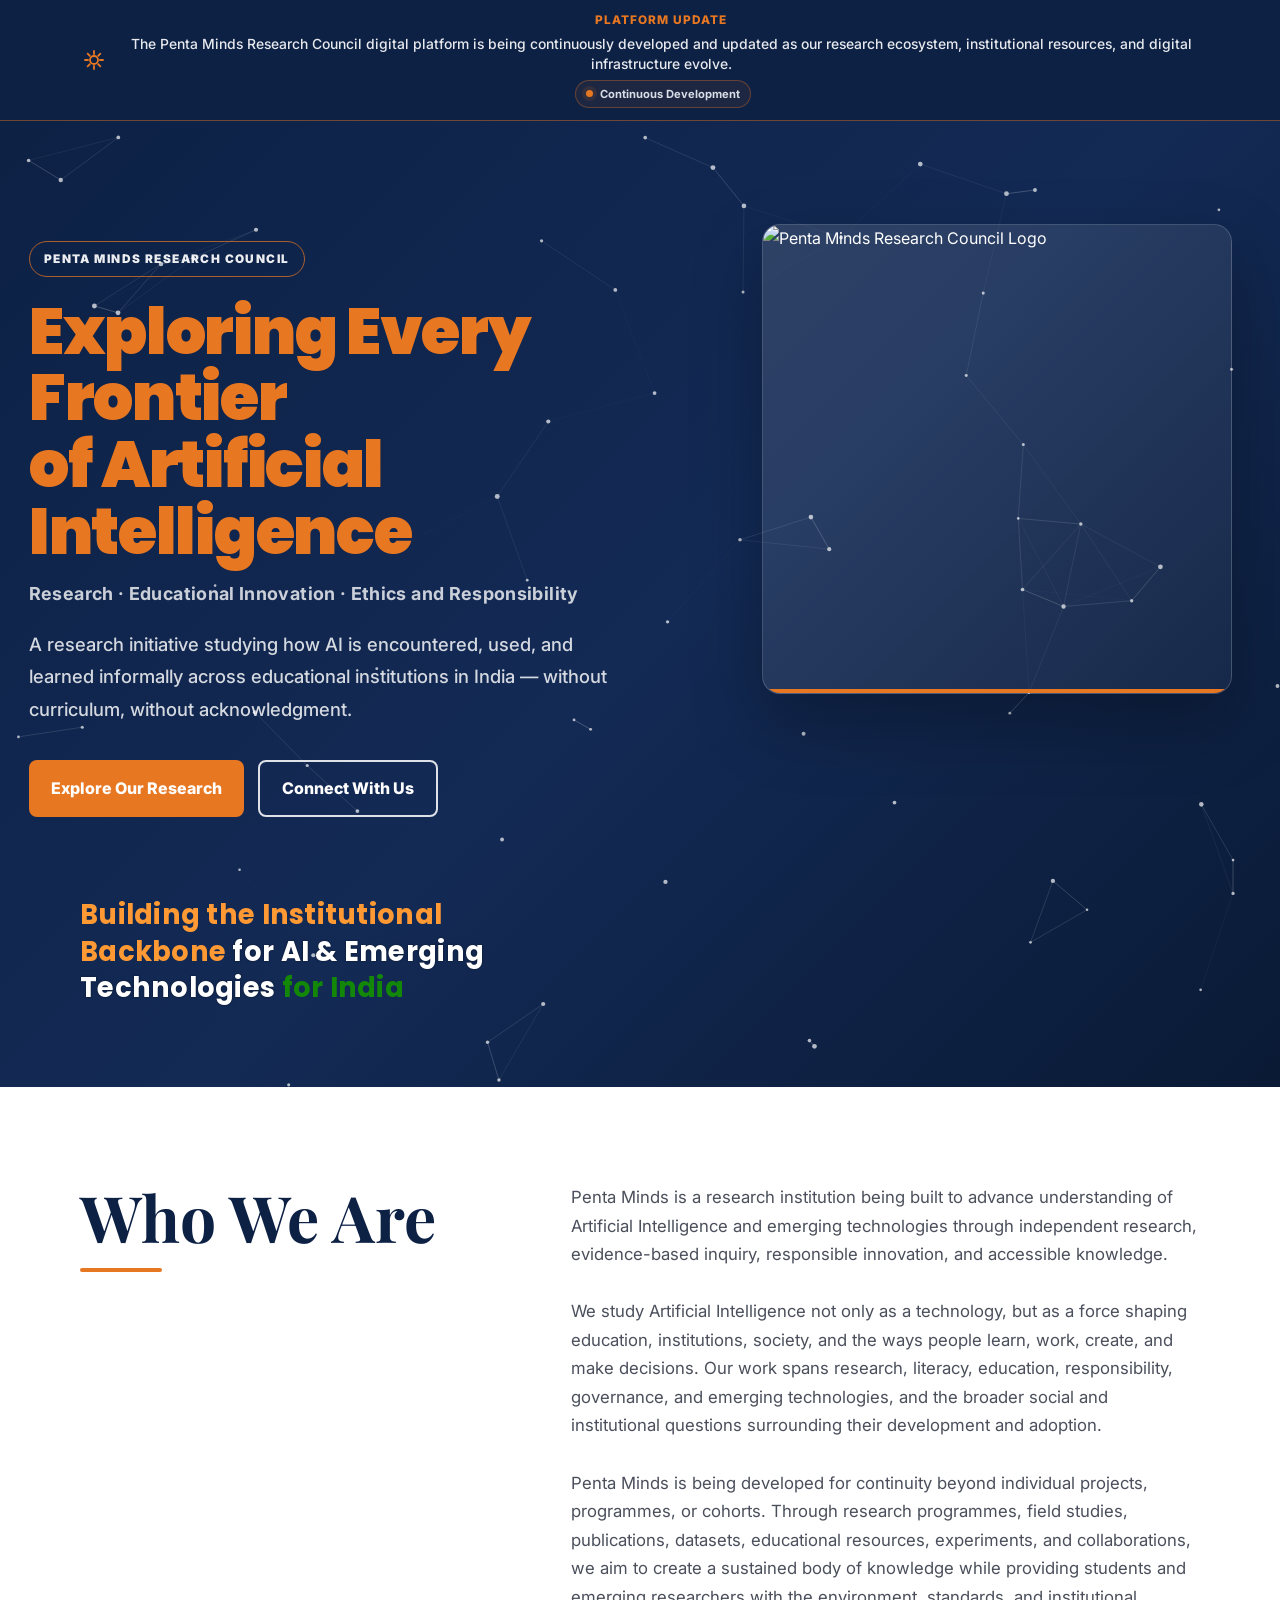
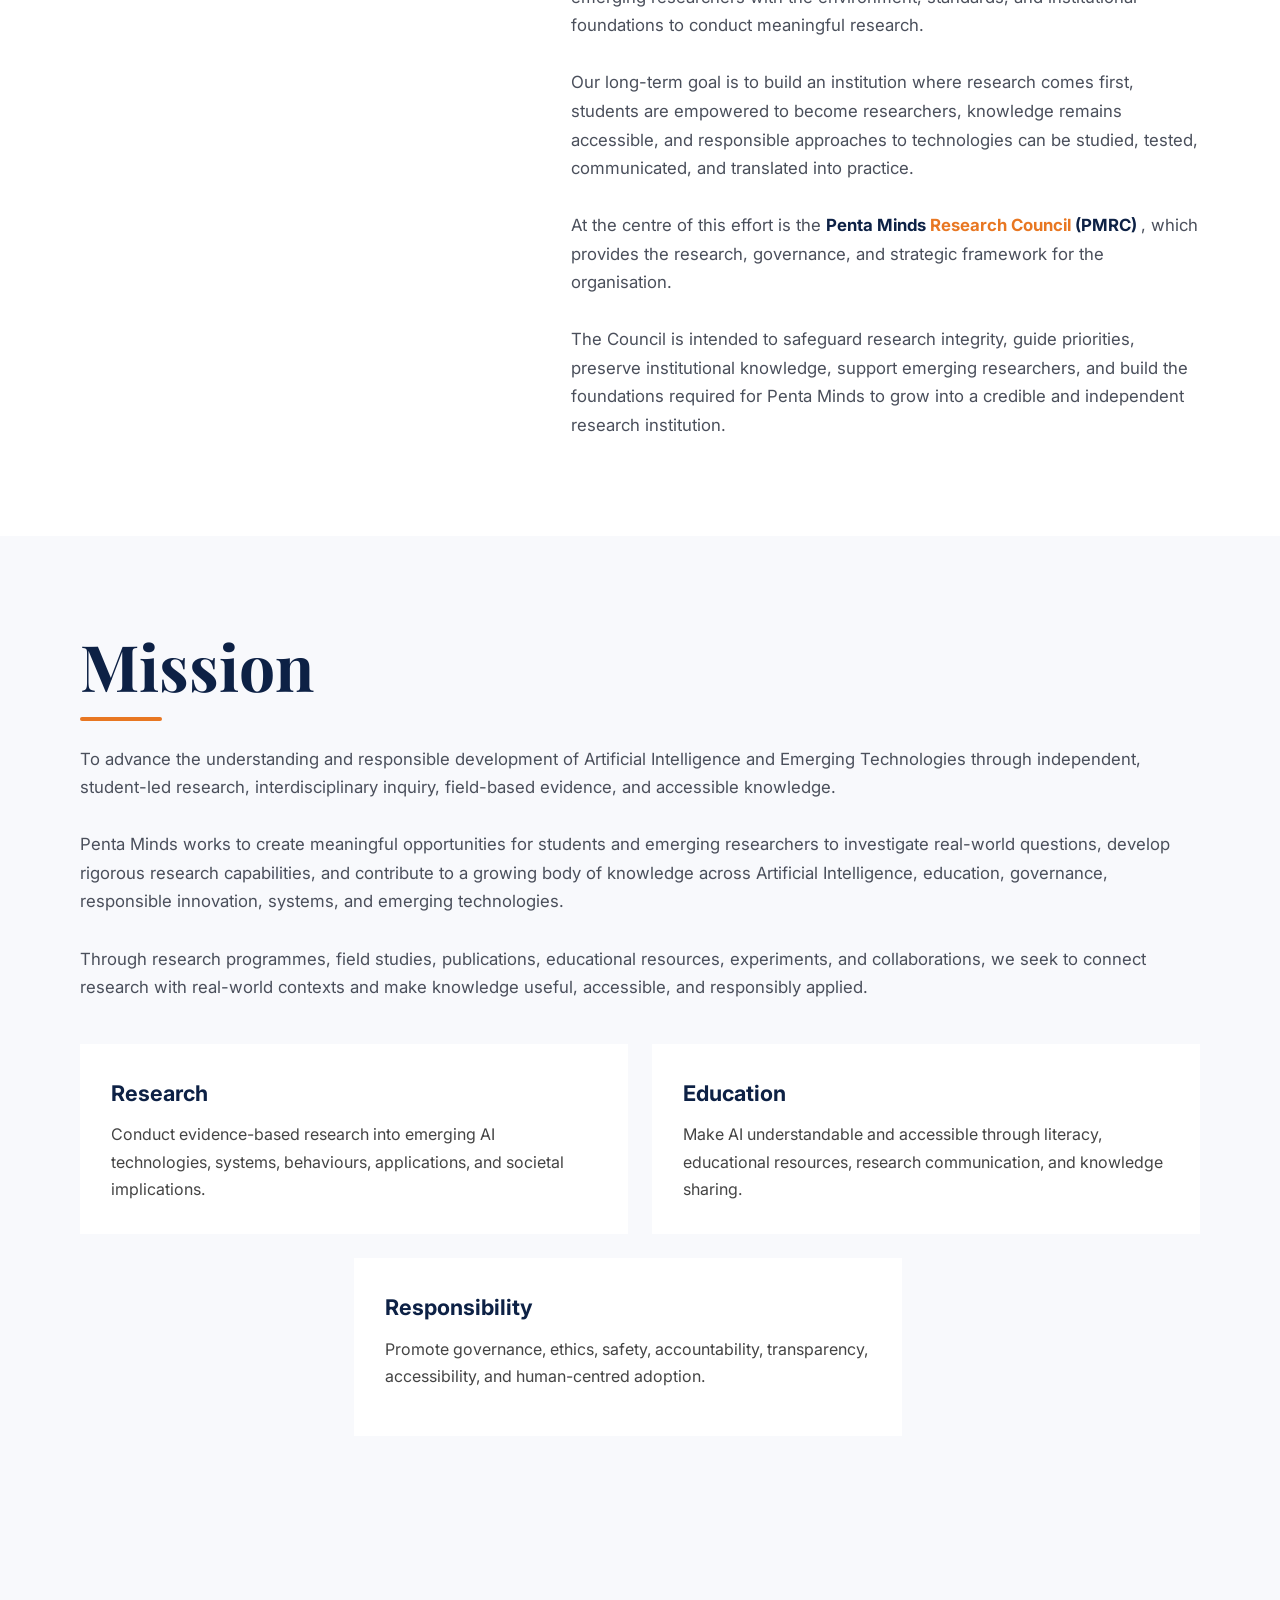
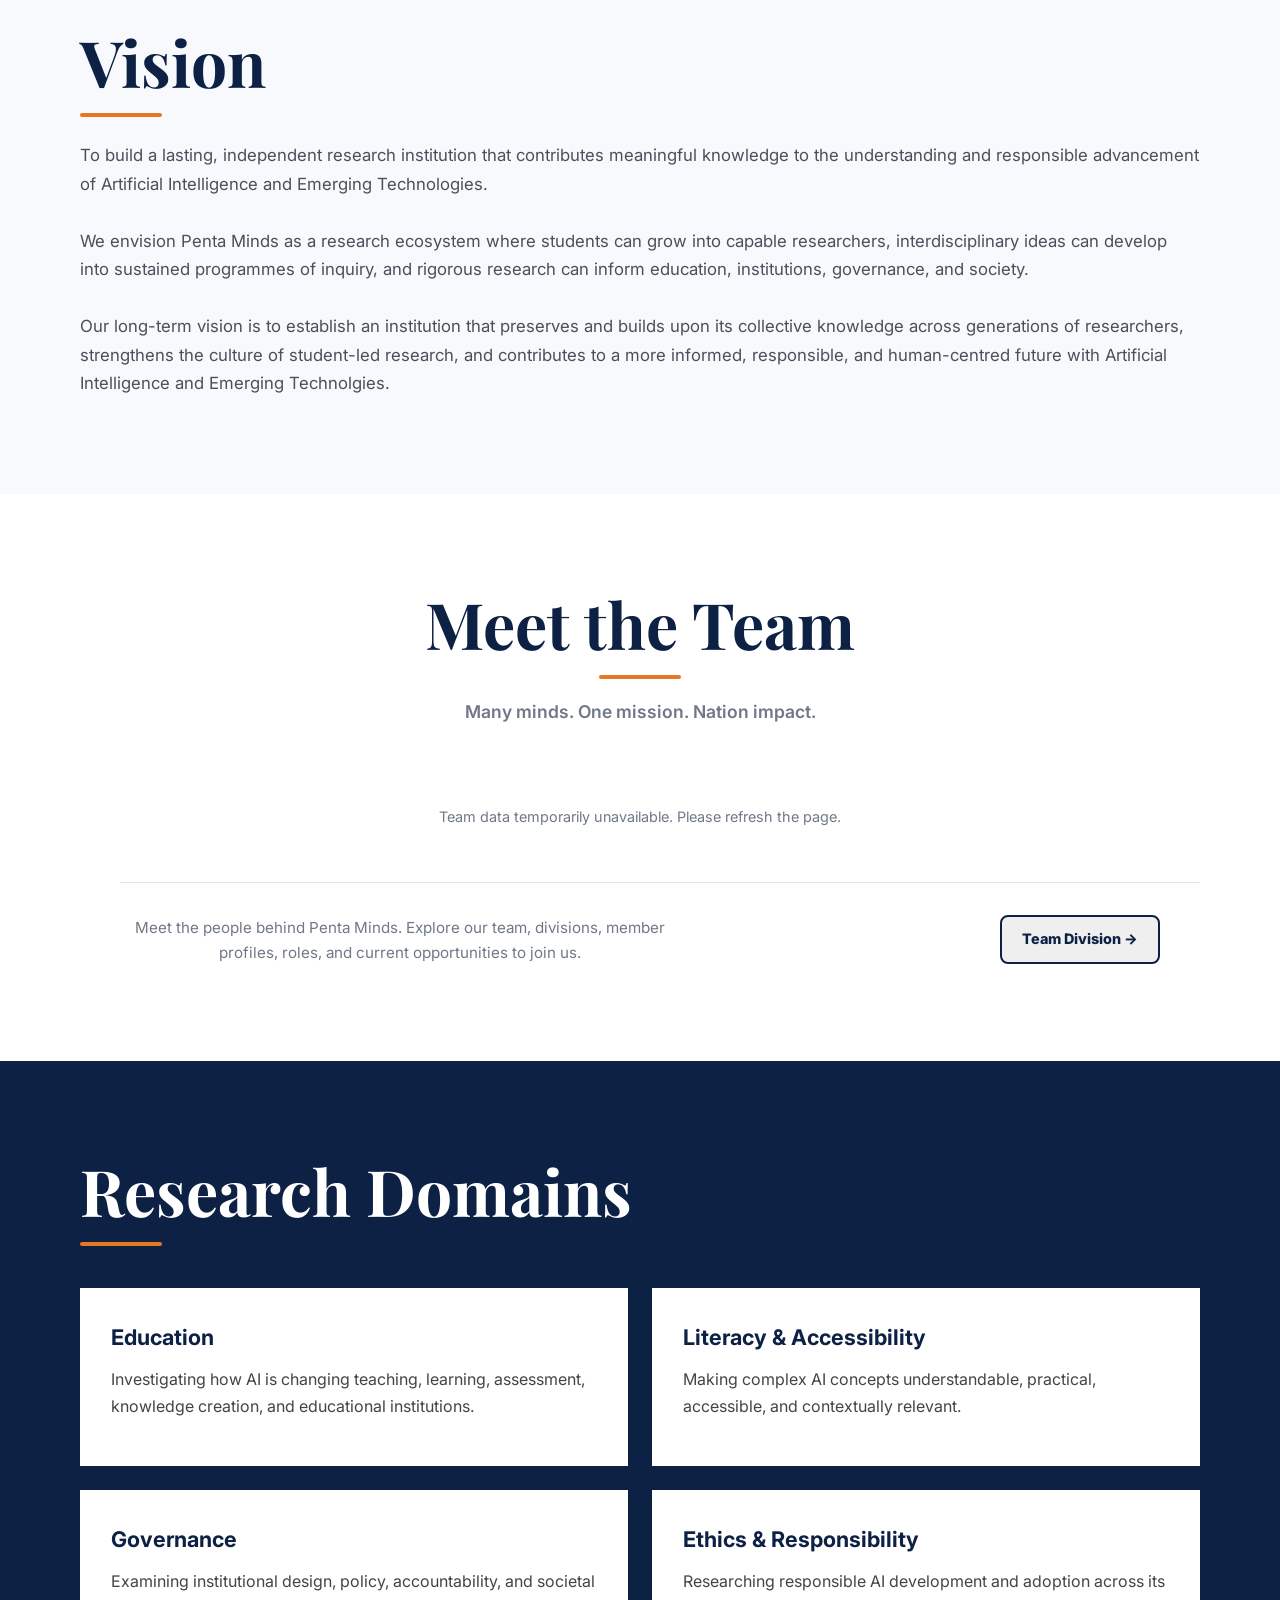
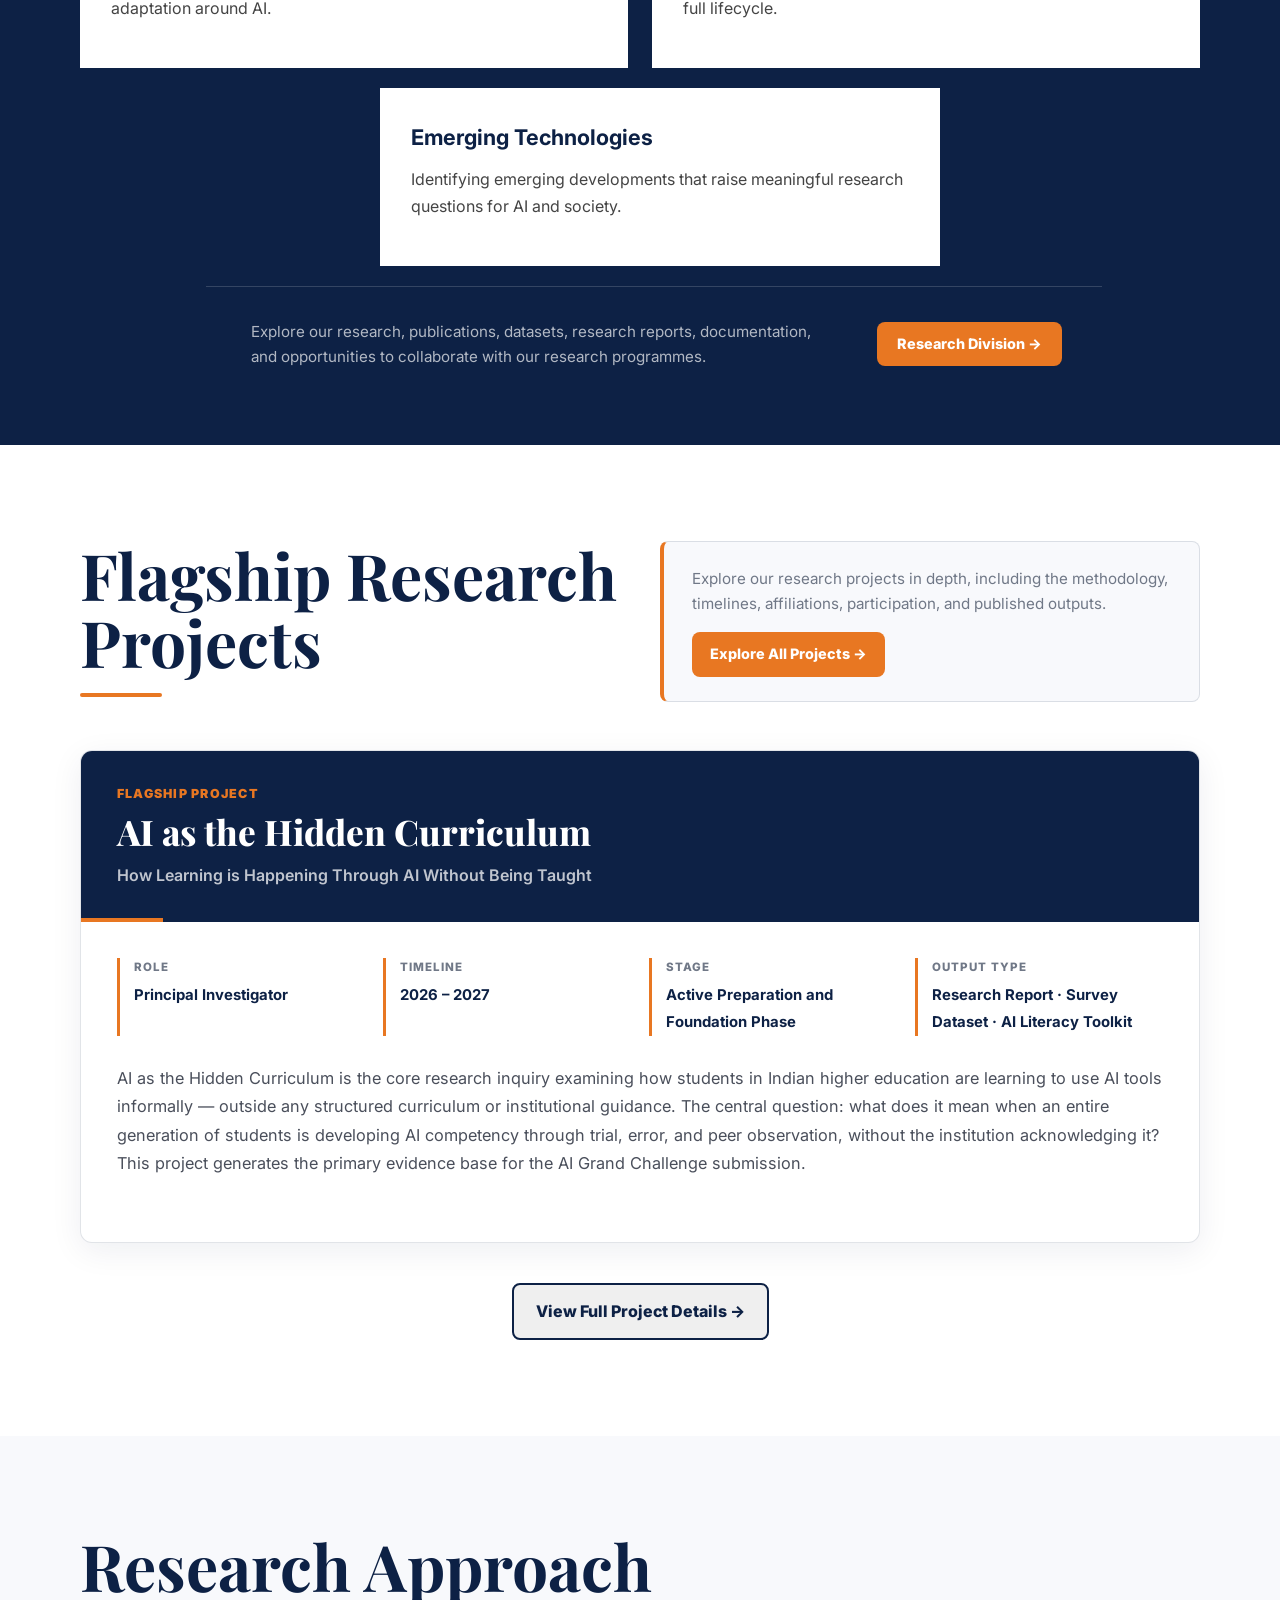
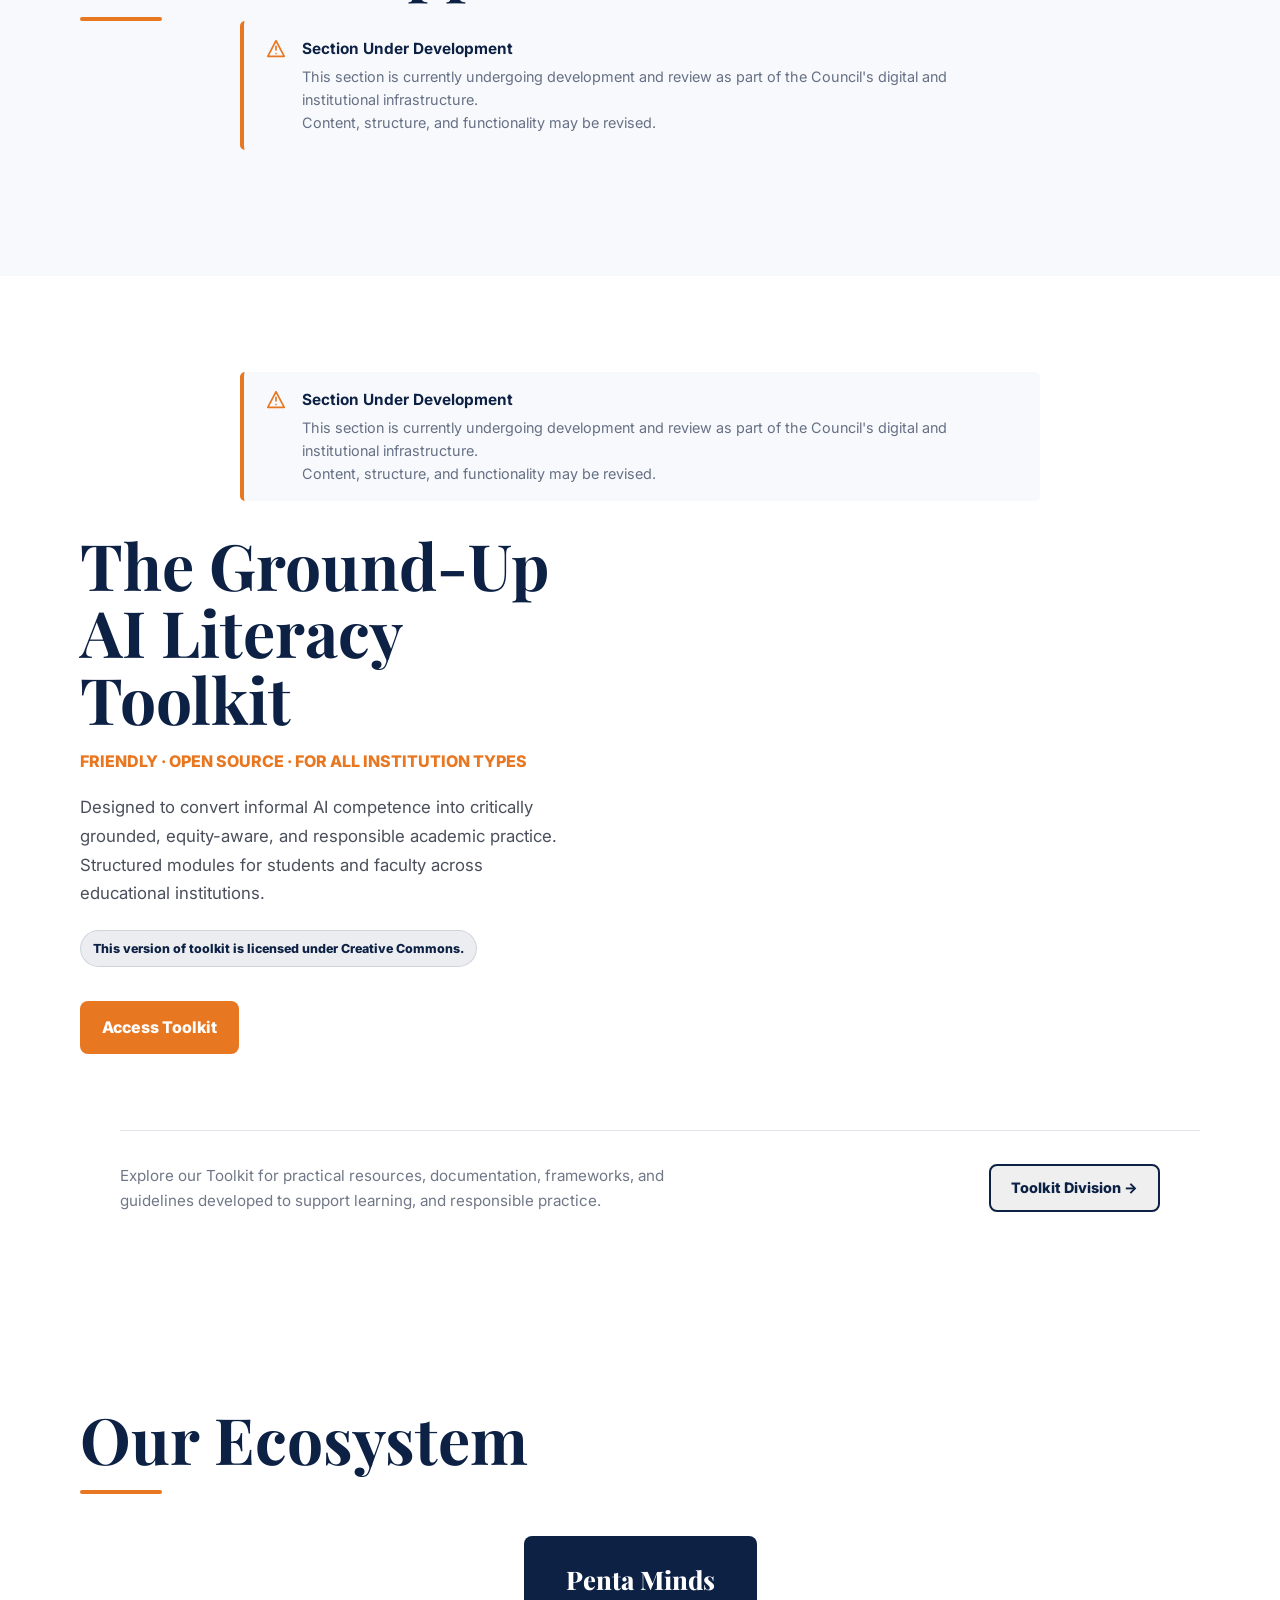
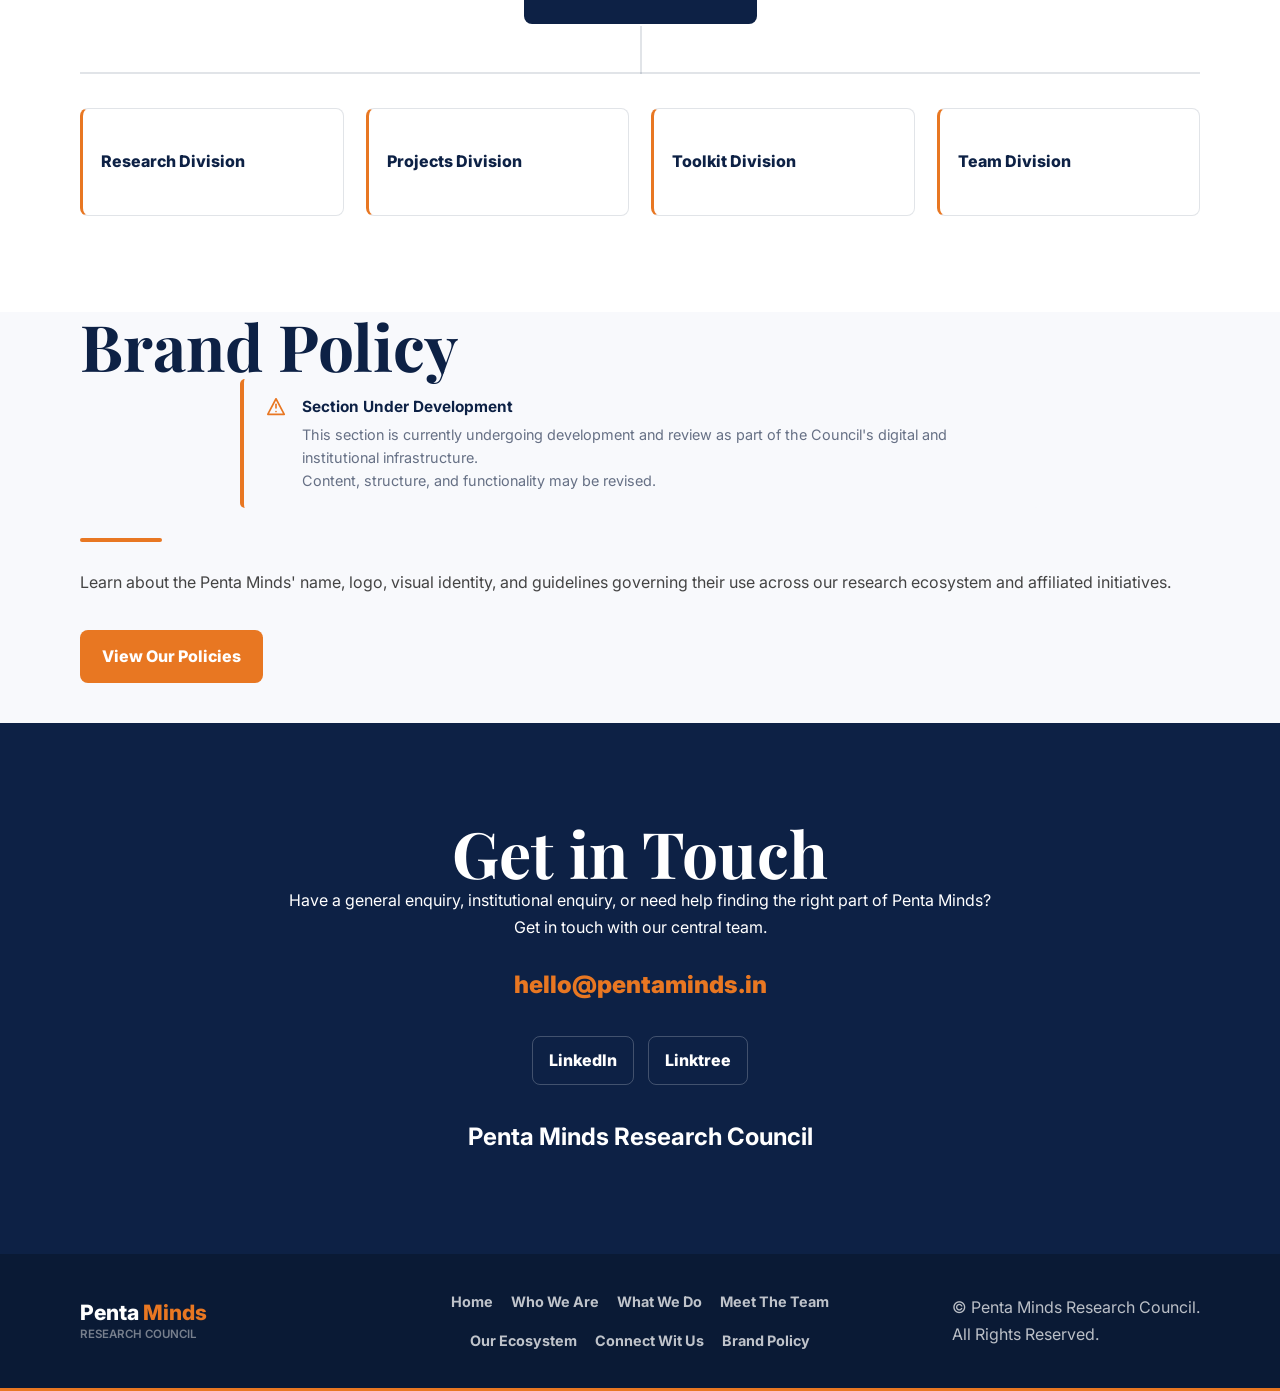
==== index.html @ 83db2eec "Update hero vision" ====
<!DOCTYPE html>
<html lang="en">
<head>
  <meta charset="UTF-8">
  <meta name="viewport" content="width=device-width, initial-scale=1.0">
    <meta name="description" content="Penta Minds is a research initiative exploring Artificial Intelligence and Emerging Technologies through research, education, and responsible innovation.">
  <meta name="keywords" content="AI literacy India, AI higher education, Student research, Penta Minds, AI governance India">
  <meta name="robots" content="index, follow">
  <meta name="language" content="en-IN">
  <meta name="author" content="Team Penta Minds">
    <meta property="og:title" content="Penta Minds | Exploring Every Frontier of Artificial Intelligence">
    <meta property="og:description" content="Penta Minds is a research initiative exploring Artificial Intelligence and Emerging Technologies through research, education, and responsible innovation.">
  <!-- UPDATE: add toolkit cover image URL here -->
  <meta property="og:image" content="https://res.cloudinary.com/dn7sbid1f/image/upload/v1781362901/favicon-main.png">
  <meta property="og:url" content="https://pentaminds.in/">
  <meta property="og:type" content="website">
  <meta property="og:locale" content="en_IN">
  <meta name="twitter:card" content="summary_large_image">
    <meta name="twitter:title" content="Penta Minds | Exploring Every Frontier of Artificial Intelligence">
    <meta name="twitter:description" content="Penta Minds is a research initiative exploring Artificial Intelligence and Emerging Technologies through research, education, and responsible innovation.">
  <!-- UPDATE: add toolkit cover image URL here -->
  <meta name="twitter:image" content="https://res.cloudinary.com/dn7sbid1f/image/upload/v1781362901/favicon-main.png">
  <link rel="canonical" href="https://pentaminds.in/">
    <title>Penta Minds | Exploring Every Frontier of Artificial Intelligence</title>
  <link rel="stylesheet" href="style.css">
  <link rel="preconnect" href="https://fonts.googleapis.com">
  <link rel="preconnect" href="https://fonts.gstatic.com" crossorigin>
  <link href="https://fonts.googleapis.com/css2?family=Inter:wght@400;500;600;700;800&family=Playfair+Display:wght@600;700;800&family=Poppins:wght@600;700;800;900&display=swap" rel="stylesheet">  <link rel="icon" type="image/png" href="https://res.cloudinary.com/dn7sbid1f/image/upload/q_auto/f_auto/v1781362901/favicon-main.png">
  <link rel="apple-touch-icon" href="https://res.cloudinary.com/dn7sbid1f/image/upload/v1781362901/favicon-main.png">
  <script type="application/ld+json">
    {
      "@context": "https://schema.org",
      "@type": "Organization",
      "name": "Penta Minds",
      "alternateName": "Team Penta Minds",
      "description": "Penta Minds is a research initiative exploring Artificial Intelligence and Emerging Technologies through research, education, and responsible innovation.",
      "url": "https://pentaminds.in",
      "logo": "https://res.cloudinary.com/dn7sbid1f/image/upload/q_auto/f_auto/v1780415537/Penta_Minds_Research_Team_Logo.png",
      "email": "hello@pentaminds.in",
      "foundingDate": "2026"
      },
      "areaServed": {
        "@type": "Country",
        "name": "India"
      "knowsAbout": [
        "AI literacy",
        "Higher education in India",
        "Responsible AI",
        "AI governance"
      ]
    }
  </script>
  
</head>
  
<body class="is-loading">
  <div class="page-loader">
  <div class="loader-logo">
    <span style="color:#0D2145;">Penta</span>
    <span style="color:#E87722;">Minds</span>
  </div>

  <div class="loader-progress">
    <span></span>
  </div>
</div>
  
 <header class="site-header">
    <nav class="container nav-wrap" aria-label="Primary navigation">
      <a class="brand" href="#home" aria-label="Penta Minds home">
        <span class="brand-main"><span class="brand-penta">Penta</span> <span class="brand-minds">Minds</span></span>
        <span class="brand-sub">Research Council</span>
      </a>
      <button class="menu-toggle" type="button" aria-label="Open navigation menu" aria-expanded="false">
        <span aria-hidden="true"></span>
      </button>
      <ul class="nav-links">
        <li><a class="nav-link active" href="#home">Home</a></li>
        <li><a class="nav-link" href="#about">Who We Are</a></li>
        <li><a class="nav-link" onclick="redirectTo('https://research.pentaminds.in', 'Entering Research Division…')">What We Do</a></li>
        <li><a class="nav-link" onclick="redirectTo('https://team.pentaminds.in', 'Entering Team Division…')">Meet The Team</a></li>
        <li><a class="nav-link" href="#ecosystem">Our Ecosystem</a></li>
        <li><a class="nav-link" href="#contact">Connect With Us</a></li>
        <li class="nav-divider" aria-hidden="true"></li>
      </ul>
    </nav>
  </header>

  <!-- =========================
     PENTA MINDS RESEARCH COUNCIL
     DIGITAL PLATFORM UPDATE NOTICE
     Non-blocking site-wide notice
========================= -->

<div id="pm-update-notice"
     role="status"
     aria-label="Penta Minds Research Council website update notice">

  <style>
    /* =========================================================
       PMRC — DIGITAL PLATFORM UPDATE NOTICE
       Non-blocking top-of-site announcement
    ========================================================= */

    #pm-update-notice {
      position: relative;
      z-index: 99990;
      width: 100%;
      min-height: 78px;

      background: #0D2145;
      border-bottom: 1px solid rgba(232, 119, 34, 0.45);

      color: #FFFFFF;
      font-family: inherit;

      box-sizing: border-box;
    }

    #pm-update-notice .pm-notice-inner {
      width: min(1120px, calc(100% - 32px));
      min-height: 78px;

      margin: 0 auto;
      padding: 12px 0;

      display: flex;
      align-items: center;
      justify-content: center;

      gap: 14px;

      box-sizing: border-box;
    }

    /* ---------------------------------------------------------
       Icon
    --------------------------------------------------------- */

    #pm-update-notice .pm-notice-icon {
      width: 28px;
      height: 28px;

      flex: 0 0 28px;

      display: inline-flex;
      align-items: center;
      justify-content: center;

      color: #E87722;
    }

    #pm-update-notice .pm-notice-icon svg {
      width: 24px;
      height: 24px;

      display: block;
    }

    /* ---------------------------------------------------------
       Content
    --------------------------------------------------------- */

    #pm-update-notice .pm-notice-content {
      display: flex;
      align-items: center;
      justify-content: center;

      flex-wrap: wrap;

      gap: 5px 10px;

      line-height: 1.45;

      text-align: center;
    }

    #pm-update-notice .pm-notice-label {
      color: #E87722;

      font-size: 0.74rem;
      font-weight: 800;

      letter-spacing: 0.08em;
      text-transform: uppercase;

      white-space: nowrap;
    }

    #pm-update-notice .pm-notice-message {
      color: rgba(255, 255, 255, 0.9);

      font-size: 0.87rem;
      font-weight: 500;
    }

    /* ---------------------------------------------------------
       Status
    --------------------------------------------------------- */

    #pm-update-notice .pm-notice-status {
      display: inline-flex;
      align-items: center;

      gap: 7px;

      margin-left: 4px;
      padding: 5px 10px;

      border: 1px solid rgba(232, 119, 34, 0.35);
      border-radius: 999px;

      background: rgba(232, 119, 34, 0.08);

      color: #d8dde6;

      font-size: 0.7rem;
      font-weight: 700;

      white-space: nowrap;
    }

    #pm-update-notice .pm-status-dot {
      width: 7px;
      height: 7px;

      flex-shrink: 0;

      border-radius: 50%;

      background: #E87722;

      box-shadow:
        0 0 0 4px rgba(232, 119, 34, 0.10);

      animation: pmNoticePulse 2s ease-in-out infinite;
    }

    @keyframes pmNoticePulse {

      0%,
      100% {
        opacity: 1;
      }

      50% {
        opacity: 0.45;
      }

    }

    /* ---------------------------------------------------------
       Mobile
    --------------------------------------------------------- */

    @media (max-width: 680px) {

      #pm-update-notice .pm-notice-inner {
        width: min(100% - 24px, 1120px);

        min-height: 0;

        padding: 11px 0;

        gap: 9px;
      }

      #pm-update-notice .pm-notice-icon {
        width: 22px;
        height: 22px;

        flex-basis: 22px;
      }

      #pm-update-notice .pm-notice-icon svg {
        width: 20px;
        height: 20px;
      }

      #pm-update-notice .pm-notice-content {
        justify-content: flex-start;

        text-align: left;

        gap: 3px 8px;
      }

      #pm-update-notice .pm-notice-label {
        font-size: 0.67rem;
      }

      #pm-update-notice .pm-notice-message {
        font-size: 0.77rem;
      }

      #pm-update-notice .pm-notice-status {
        margin-left: 0;

        padding: 4px 8px;

        font-size: 0.64rem;
      }

    }

    /* ---------------------------------------------------------
       Reduced Motion
    --------------------------------------------------------- */

    @media (prefers-reduced-motion: reduce) {

      #pm-update-notice .pm-status-dot {
        animation: none;
      }

    }

  </style>


  <div class="pm-notice-inner">


    <!-- Institutional update icon -->

    <div
      class="pm-notice-icon"
      aria-hidden="true"
    >

      <svg
        viewBox="0 0 24 24"
        fill="none"
        xmlns="http://www.w3.org/2000/svg"
      >

        <path
          d="M12 3v3"
          stroke="#E87722"
          stroke-width="1.8"
          stroke-linecap="round"
        />

        <path
          d="M12 18v3"
          stroke="#E87722"
          stroke-width="1.8"
          stroke-linecap="round"
        />

        <path
          d="M3 12h3"
          stroke="#E87722"
          stroke-width="1.8"
          stroke-linecap="round"
        />

        <path
          d="M18 12h3"
          stroke="#E87722"
          stroke-width="1.8"
          stroke-linecap="round"
        />

        <path
          d="M5.64 5.64l2.12 2.12"
          stroke="#E87722"
          stroke-width="1.8"
          stroke-linecap="round"
        />

        <path
          d="M16.24 16.24l2.12 2.12"
          stroke="#E87722"
          stroke-width="1.8"
          stroke-linecap="round"
        />

        <path
          d="M18.36 5.64l-2.12 2.12"
          stroke="#E87722"
          stroke-width="1.8"
          stroke-linecap="round"
        />

        <path
          d="M7.76 16.24l-2.12 2.12"
          stroke="#E87722"
          stroke-width="1.8"
          stroke-linecap="round"
        />

        <circle
          cx="12"
          cy="12"
          r="4"
          stroke="#E87722"
          stroke-width="1.8"
        />

      </svg>

    </div>


    <!-- Notice content -->

    <div class="pm-notice-content">

      <span class="pm-notice-label">
        Platform Update
      </span>

      <span class="pm-notice-message">
        The Penta Minds Research Council digital platform is being
        continuously developed and updated as our research ecosystem,
        institutional resources, and digital infrastructure evolve.
      </span>

      <span class="pm-notice-status">

        <span
          class="pm-status-dot"
          aria-hidden="true">
        </span>

        Continuous Development

      </span>

    </div>


  </div>

</div>

<!-- =========================
     END PMRC DIGITAL PLATFORM UPDATE NOTICE
========================= -->

  
  <main>
    <section class="hero" id="home">
      <canvas class="hero-network-canvas" aria-hidden="true"></canvas>

      <div class="container hero-layout reveal">

        <!-- ── Left Panel: Logo / Visual Identity ── -->
        <div class="hero-logo-panel">
          <div class="hero-logo-frame" role="img" aria-label="Penta Minds">
            <img
              src="https://res.cloudinary.com/dn7sbid1f/image/upload/v1781362901/favicon-main.png"
              alt="Penta Minds Research Council Logo"
              width="480"
              height="480"
              decoding="async"
              fetchpriority="high"
            >
          </div>
        </div>

        <!-- ── Right Panel: Text Content ── -->
        <div class="hero-copy">
          <span class="eyebrow-badge">PENTA MINDS RESEARCH COUNCIL</span>
          <h1>Exploring Every Frontier<br>of Artificial Intelligence</h1>

          <span class="hero-kicker">Research · Educational Innovation · Ethics and Responsibility</span>
          <p>A research initiative studying how AI is encountered, used, and learned informally across educational institutions in India — without curriculum, without acknowledgment.</p>
          <div class="button-row">
            <a class="btn btn-orange" href="#research">Explore Our Research</a>
            <a class="btn btn-white-outline" href="#contact">Connect With Us</a>
          </div>
        </div>
<span class="india-tiranga">
  <h2 class="single-line-heading">
    <span class="tiranga-saffron">Building the Institutional Backbone </span>
    <span class="tiranga-white">for AI &amp; Emerging Technologies </span>
    <span class="tiranga-green">for India</span>
  </h2>
</span>
      </div>
    </section>

    <section class="section about-project" id="about">
      <div class="container split">
        <div class="reveal">
          <h2 class="section-title">Who We Are</h2>
          <span class="orange-rule" aria-hidden="true"></span>
        </div>
        <p class="lead-copy reveal">Penta Minds is a research institution being built to advance understanding of Artificial Intelligence and emerging technologies through independent research, evidence-based inquiry, responsible innovation, and accessible knowledge. <br><br> We study Artificial Intelligence not only as a technology, but as a force shaping education, institutions, society, and the ways people learn, work, create, and make decisions. Our work spans research, literacy, education, responsibility, governance, and emerging technologies, and the broader social and institutional questions surrounding their development and adoption. <br><br> Penta Minds is being developed for continuity beyond individual projects, programmes, or cohorts. Through research programmes, field studies, publications, datasets, educational resources, experiments, and collaborations, we aim to create a sustained body of knowledge while providing students and emerging researchers with the environment, standards, and institutional foundations to conduct meaningful research. <br><br> Our long-term goal is to build an institution where research comes first, students are empowered to become researchers, knowledge remains accessible, and responsible approaches to technologies can be studied, tested, communicated, and translated into practice. <br><br> At the centre of this effort is the <span class="pmrc-title"><span class="pmrc-navy"><b> Penta Minds </b></span> <span class="pmrc-orange"><b> Research Council </b></span> <span class="pmrc-navy"><b> (PMRC) </b></span></span>, which provides the research, governance, and strategic framework for the organisation. <br><br> The Council is intended to safeguard research integrity, guide priorities, preserve institutional knowledge, support emerging researchers, and build the foundations required for Penta Minds to grow into a credible and independent research institution. 
</p>
        </div>
    </section>

    <section class="section" id="mission">
      <div class="container">
        <div class="reveal"><h2 class="section-title">Mission</h2><span class="orange-rule" style="margin-bottom: 24px;" aria-hidden="true"></span></div>
        <p class="lead-copy reveal">To advance the understanding and responsible development of Artificial Intelligence and Emerging Technologies through independent, student-led research, interdisciplinary inquiry, field-based evidence, and accessible knowledge. <br><br> Penta Minds works to create meaningful opportunities for students and emerging researchers to investigate real-world questions, develop rigorous research capabilities, and contribute to a growing body of knowledge across Artificial Intelligence, education, governance, responsible innovation, systems, and emerging technologies. <br><br> Through research programmes, field studies, publications, educational resources, experiments, and collaborations, we seek to connect research with real-world contexts and make knowledge useful, accessible, and responsibly applied.</p>
        <div class="objectives-grid">
          <article class="objective-card reveal"><h3>Research</h3><p>Conduct evidence-based research into emerging AI technologies, systems, behaviours, applications, and societal implications.</p></article>
          <article class="objective-card reveal"><h3>Education</h3><p>Make AI understandable and accessible through literacy, educational resources, research communication, and knowledge sharing.</p></article>
          <article class="objective-card reveal" id="re"><h3>Responsibility</h3><p>Promote governance, ethics, safety, accountability, transparency, accessibility, and human-centred adoption.</p></article>
        </div>
      </div>
    </section>

    <section class="section" id="mission">
      <div class="container">
        <div class="reveal"><h2 class="section-title">Vision</h2><span class="orange-rule" style="margin-bottom: 24px;" aria-hidden="true"></span></div>
        <p class="lead-copy reveal">To build a lasting, independent research institution that contributes meaningful knowledge to the understanding and responsible advancement of Artificial Intelligence and Emerging Technologies. <br><br> We envision Penta Minds as a research ecosystem where students can grow into capable researchers, interdisciplinary ideas can develop into sustained programmes of inquiry, and rigorous research can inform education, institutions, governance, and society. <br><br> Our long-term vision is to establish an institution that preserves and builds upon its collective knowledge across generations of researchers, strengthens the culture of student-led research, and contributes to a more informed, responsible, and human-centred future with Artificial Intelligence and Emerging Technolgies.</p>    
      </div>
    </section>
    
    <section class="section team-section" id="team">
      <div class="container">
        <h2 class="section-title reveal">Meet the Team</h2>
        <span class="orange-rule reveal" style="margin-left:auto;margin-right:auto;" aria-hidden="true"></span>
        <p class="subtitle reveal">Many minds. One mission. Nation impact.</p>
        <div class="team-grid" id="team-grid-container" aria-label="Core team members">
          <!-- Dynamically populated from GET /api/team-members -->
        </div>
        <div class="section-portal-cta reveal">
          <div class="section-portal-cta-inner">
            <p>Meet the people behind Penta Minds. Explore our team, divisions, member profiles, roles, and current opportunities to join us.</p>
            <button class="btn btn-navy-outline" onclick="redirectTo('https://team.pentaminds.in', 'Entering Team Division…')">Team Division →</button>
          </div>
        </div>
      </div>
    </section>

    <section class="section research-section" id="research">
      <div class="container">
        <h2 class="section-title white reveal">Research Domains</h2>
        <span class="orange-rule reveal" aria-hidden="true"></span>
        <div class="objectives-grid">
          <article class="objective-card reveal">
            <h3>Education</h3>
            <p>Investigating how AI is changing teaching, learning, assessment, knowledge creation, and educational institutions.</p>
          </article>
          <article class="objective-card reveal">
            <h3>Literacy &amp; Accessibility</h3>
            <p>Making complex AI concepts understandable, practical, accessible, and contextually relevant.</p>
          </article>
          <article class="objective-card reveal">
            <h3>Governance</h3>
            <p>Examining institutional design, policy, accountability, and societal adaptation around AI.</p>
          </article>
          <article class="objective-card reveal">
            <h3>Ethics &amp; Responsibility</h3>
            <p>Researching responsible AI development and adoption across its full lifecycle.</p>
          </article>
        </div>
          <article class="objective-card reveal" id="ob">
            <h3>Emerging Technologies</h3>
            <p>Identifying emerging developments that raise meaningful research questions for AI and society.</p>
          </article>
        
        </div>
        <div class="section-portal-cta reveal" id ="ct">
          <div class="section-portal-cta-inner" id = "sec">
            <p>Explore our research, publications, datasets, research reports, documentation, and opportunities to collaborate with our research programmes.</p>
            <button class="btn btn-orange" onclick="redirectTo('https://research.pentaminds.in', 'Entering Research Division…')">Research Division →</button>
          </div>
        </div>
      </div>
    </section>

    <section class="section projects-section" id="projects">
  <div class="container">
    <div class="projects-section-header reveal">
      <div class="section-title-col">
        <h2 class="section-title">Flagship Research Projects</h2>
        <span class="orange-rule" aria-hidden="true"></span>
      </div>
      <div class="projects-ecosystem-cta" >
        <p>Explore our research projects in depth, including the methodology, timelines, affiliations, participation, and published outputs.</p>
        <button class="btn btn-orange" onclick="redirectTo('https://projects.pentaminds.in', 'Entering Projects Division…')">Explore All Projects →</button>
      </div>
    </div>
    <article class="project-card reveal">
      <div class="project-card-header">
        <span class="project-number">FLAGSHIP PROJECT</span>
        <h3 class="project-title">AI as the Hidden Curriculum</h3>
        <p class="project-tagline">How Learning is Happening Through AI Without Being Taught</p>
      </div>
      <div class="project-body">
        <div class="project-meta-grid">
          <div class="project-meta-item"><span class="project-meta-label">Role</span><span class="project-meta-value">Principal Investigator</span></div>
          <div class="project-meta-item"><span class="project-meta-label">Timeline</span><span class="project-meta-value">2026 – 2027</span></div>
          <div class="project-meta-item"><span class="project-meta-label">Stage</span><span class="project-meta-value">Active Preparation and Foundation Phase</span></div>
          <div class="project-meta-item"><span class="project-meta-label">Output Type</span><span class="project-meta-value">Research Report · Survey Dataset · AI Literacy Toolkit</span></div>
        </div>
        <p class="project-overview">AI as the Hidden Curriculum is the core research inquiry examining how students in Indian higher education are learning to use AI tools informally — outside any structured curriculum or institutional guidance. The central question: what does it mean when an entire generation of students is developing AI competency through trial, error, and peer observation, without the institution acknowledging it? This project generates the primary evidence base for the AI Grand Challenge submission.</p>
      </div>
    </article>
    <div style="margin-top: 40px; text-align: center;" class="reveal">
      <button class="btn btn-navy-outline" onclick="redirectTo('https://projects.pentaminds.in', 'Entering Projects Division…')">View Full Project Details →</button>
    </div>
  </div>
</section>

    <section class="section" id="approach">
      <div class="container">
        <div class="reveal"><h2 class="section-title">Research Approach</h2><span class="orange-rule" aria-hidden="true"></span></div>

        <!-- PMRC — SECTION DEVELOPMENT NOTICE -->

<div class="pmrc-development-notice" role="note">

  <div class="pmrc-development-icon" aria-hidden="true">
    <svg width="22" height="22" viewBox="0 0 24 24"
         fill="none"
         stroke="currentColor"
         stroke-width="1.8"
         stroke-linecap="round"
         stroke-linejoin="round">
      <path d="M12 3L21 20H3L12 3Z"></path>
      <path d="M12 9V13"></path>
      <path d="M12 17H12.01"></path>
    </svg>
  </div>

  <div class="pmrc-development-content">
    <strong>Section Under Development</strong>

    <p>
      This section is currently undergoing development and review as part
      of the Council's digital and institutional
      infrastructure. <br> Content, structure, and functionality may be
      revised.
    </p>
  </div>

</div>

<style>
  .pmrc-development-notice {
    display: flex;
    align-items: flex-start;
    gap: 14px;

    max-width: 800px;
    margin: 0 auto 30px;
    padding: 16px 20px;

    background: #F8F9FC;
    border-left: 4px solid #E87722;
    border-radius: 5px;

    color: #4b5563;
    font-family: inherit;
    line-height: 1.6;

    box-sizing: border-box;
  }

  .pmrc-development-icon {
    flex: 0 0 auto;
    display: flex;
    align-items: center;
    justify-content: center;

    width: 24px;
    height: 24px;

    color: #E87722;
  }

  .pmrc-development-content {
    min-width: 0;
  }

  .pmrc-development-content strong {
    display: block;
    margin-bottom: 3px;

    color: #0D2145;
    font-size: 0.96rem;
    font-weight: 700;
  }

  .pmrc-development-content p {
    margin: 0;
    color: #667085;
    font-size: 0.9rem;
  }

  @media (max-width: 600px) {
    .pmrc-development-notice {
      padding: 15px 16px;
      gap: 11px;
    }

    .pmrc-development-content p {
      font-size: 0.88rem;
    }
  }
</style>

        
        <div class="focus-list"><div class="focus-bar reveal"><span><!--1. Observe → 2. Question → 3. Investigate → 4. Analyse</span></div><div class="focus-bar reveal"><span>5. Experiment → 6. Publish → 7. Share → 8. Iterate</span></div></div>
        <p class="lead-copy reveal" style="margin-top:28px;">Penta Minds follows a continuous cycle: <strong>Learn → Question → Research → Experiment → Build → Publish → Share → Collaborate → Scale.</strong> A student should not stop at “I learned AI”; the journey becomes “I learned it → questioned it → investigated it → tested it → built something → documented it → shared it → improved it.”</p>-->
      </div>
    </section>

    <section class="section toolkit-section" id="toolkit">

      <!-- PMRC — SECTION DEVELOPMENT NOTICE -->

<div class="pmrc-development-notice" role="note">

  <div class="pmrc-development-icon" aria-hidden="true">
    <svg width="22" height="22" viewBox="0 0 24 24"
         fill="none"
         stroke="currentColor"
         stroke-width="1.8"
         stroke-linecap="round"
         stroke-linejoin="round">
      <path d="M12 3L21 20H3L12 3Z"></path>
      <path d="M12 9V13"></path>
      <path d="M12 17H12.01"></path>
    </svg>
  </div>

  <div class="pmrc-development-content">
    <strong>Section Under Development</strong>

    <p>
      This section is currently undergoing development and review as part
      of the Council's digital and institutional
      infrastructure. <br> Content, structure, and functionality may be
      revised.
    </p>
  </div>

</div>

<style>
  .pmrc-development-notice {
    display: flex;
    align-items: flex-start;
    gap: 14px;

    max-width: 800px;
    margin: 0 auto 30px;
    padding: 16px 20px;

    background: #F8F9FC;
    border-left: 4px solid #E87722;
    border-radius: 5px;

    color: #4b5563;
    font-family: inherit;
    line-height: 1.6;

    box-sizing: border-box;
  }

  .pmrc-development-icon {
    flex: 0 0 auto;
    display: flex;
    align-items: center;
    justify-content: center;

    width: 24px;
    height: 24px;

    color: #E87722;
  }

  .pmrc-development-content {
    min-width: 0;
  }

  .pmrc-development-content strong {
    display: block;
    margin-bottom: 3px;

    color: #0D2145;
    font-size: 0.96rem;
    font-weight: 700;
  }

  .pmrc-development-content p {
    margin: 0;
    color: #667085;
    font-size: 0.9rem;
  }

  @media (max-width: 600px) {
    .pmrc-development-notice {
      padding: 15px 16px;
      gap: 11px;
    }

    .pmrc-development-content p {
      font-size: 0.88rem;
    }
  }
</style>

      
      <div class="container toolkit-grid">
        <div class="reveal">
          <h2 class="section-title">The Ground-Up AI Literacy Toolkit</h2>
          <p class="eyebrow">Friendly · Open Source · For All Institution Types</p>
          <p class="lead-copy" style="margin-top:18px;">Designed to convert informal AI competence into critically grounded, equity-aware, and responsible academic practice. Structured modules for students and faculty across educational institutions.</p>
          <span class="license">This version of toolkit is licensed under Creative Commons.</span>
          <div class="button-row">
            <a class="btn btn-orange" href="https://toolkit.pentaminds.in">Access Toolkit</a>
          </div>
        </div>
        
        <div class="section-portal-cta reveal" style="grid-column: 1 / -1;">
          <div class="section-portal-cta-inner">
            <p>Explore our Toolkit for practical resources, documentation, frameworks, and guidelines developed to support learning, and responsible practice. </p>
            <button class="btn btn-navy-outline" onclick="redirectTo('https://toolkit.pentaminds.in', 'Entering Toolkit Division…')">Toolkit Division →</button>
          </div>
        </div>
      </div>
    </section>

    <section class="section" id="ecosystem" style="background:white">
      <div class="container text-center">
        <div class="reveal">
          <h2 class="section-title">Our Ecosystem</h2>
          <span class="orange-rule"></span>
        </div>
        <div class="ecosystem-tree reveal">
          <div class="ecosystem-root">Penta Minds</div>
          <div class="ecosystem-branches">
            <button class="division-card" onclick="redirectTo('https://research.pentaminds.in', 'Entering Research Division...')">Research Division</button>
            <button class="division-card" onclick="redirectTo('https://projects.pentaminds.in', 'Entering Project Division...')">Projects Division</button>
            <button class="division-card" onclick="redirectTo('https://toolkit.pentaminds.in', 'Entering Toolkit Division...')">Toolkit Division</button>
            <button class="division-card" onclick="redirectTo('https://team.pentaminds.in', 'Entering Team Division...')">Team Division</button>
          </div>
        </div>
      </div>
    </section>

    <section class="brand-identity-preview">
      <div class="container text-center">
        <div class="reveal">
          <h2 class="section-title">Brand Policy</h2>

          <!-- PMRC — SECTION DEVELOPMENT NOTICE -->

<div class="pmrc-development-notice" role="note">

  <div class="pmrc-development-icon" aria-hidden="true">
    <svg width="22" height="22" viewBox="0 0 24 24"
         fill="none"
         stroke="currentColor"
         stroke-width="1.8"
         stroke-linecap="round"
         stroke-linejoin="round">
      <path d="M12 3L21 20H3L12 3Z"></path>
      <path d="M12 9V13"></path>
      <path d="M12 17H12.01"></path>
    </svg>
  </div>

  <div class="pmrc-development-content">
    <strong>Section Under Development</strong>

    <p>
      This section is currently undergoing development and review as part
      of the Council's digital and institutional
      infrastructure. <br> Content, structure, and functionality may be
      revised.
    </p>
  </div>

</div>

<style>
  .pmrc-development-notice {
    display: flex;
    align-items: flex-start;
    gap: 14px;

    max-width: 800px;
    margin: 0 auto 30px;
    padding: 16px 20px;

    background: #F8F9FC;
    border-left: 4px solid #E87722;
    border-radius: 5px;

    color: #4b5563;
    font-family: inherit;
    line-height: 1.6;

    box-sizing: border-box;
  }

  .pmrc-development-icon {
    flex: 0 0 auto;
    display: flex;
    align-items: center;
    justify-content: center;

    width: 24px;
    height: 24px;

    color: #E87722;
  }

  .pmrc-development-content {
    min-width: 0;
  }

  .pmrc-development-content strong {
    display: block;
    margin-bottom: 3px;

    color: #0D2145;
    font-size: 0.96rem;
    font-weight: 700;
  }

  .pmrc-development-content p {
    margin: 0;
    color: #667085;
    font-size: 0.9rem;
  }

  @media (max-width: 600px) {
    .pmrc-development-notice {
      padding: 15px 16px;
      gap: 11px;
    }

    .pmrc-development-content p {
      font-size: 0.88rem;
    }
  }
</style>

          
          <span class="orange-rule"></span><br><p>Learn about the Penta Minds' name, logo, visual identity, and guidelines governing their use across our research ecosystem and affiliated initiatives. </p>
        </div>
        <div class="button-row">
            <a class="btn btn-orange" href="https://go.pentaminds.in/policy">View Our Policies</a>
        </div>
    </section>
    
    <section class="section contact-section" id="contact">
  <div class="container contact-container">

    <h2 class="section-title white">
      Get in Touch
    </h2>

    <p class="contact-description">
      Have a general enquiry, institutional enquiry, or need help finding
      the right part of Penta Minds? <br> Get in touch with our central team.
    </p>

    <a
      class="email-link"
      href="mailto:hello@pentaminds.in"
    >
      hello@pentaminds.in
    </a>

    <div class="social-row">

      <a
        class="social-btn"
        href="https://go.pentaminds.in/linkedin"
        target="_blank"
        rel="noopener noreferrer"
      >
        LinkedIn
      </a>

      <a
        class="social-btn"
        href="https://go.pentaminds.in/linktree"
        target="_blank"
        rel="noopener noreferrer"
      >
        Linktree
      </a>

    </div>

    <p class="affiliation-line">
  <span class="pmrc-brand"><h1>
    <span class="pmrc-brand-main">Penta Minds</span>
    <span class="pmrc-brand-council">Research Council</span>
  </h1></span>
</p>

  </div>
</section>
  </main>

  <footer class="site-footer">
    <div class="container footer-grid">
      <a class="brand" href="#home" aria-label="Penta Minds home">
        <span class="brand-main"><span class="brand-penta" style="color:#fff;">Penta</span> <span class="brand-minds">Minds</span></span>
        <span class="brand-sub">Research Council</span>
      </a>
      <ul class="footer-links">
        <li><a href="#home">Home</a></li>
        <li><a href="#about">Who We Are</a></li>
        <li><a href="javascript:void(0)" onclick="redirectTo('https://research.pentaminds.in', 'Entering Research Division…')">What We Do </a></li>
        <li><a href="javascript:void(0)" onclick="redirectTo('https://team.pentaminds.in', 'Entering Team Division…')">Meet The Team </a></li>
        <li><a href="#ecosystem">Our Ecosystem</a></li>
        <li><a href="#contact">Connect Wit Us</a></li>
        <li><a href="https://go.pentaminds.in/notice">Brand Policy</a></li>
      </ul>
      <span style="display:flex;flex-direction:column;align-items:flex-end;gap:6px;">
  <span>© Penta Minds Research Council. <br> All Rights Reserved.</span>
  <!--<span style="display:inline-flex;align-items:center;flex-wrap:wrap;gap:2px;font-size:12px;opacity:0.85;">
    This site is licensed under
    <a href="https://creativecommons.org/licenses/by-nc-sa/4.0/"
       target="_blank" rel="noopener"
       style="color:#E87722;margin-left:4px;text-decoration:underline;">
      CC BY-NC-SA 4.0
    </a>
    <img src="https://mirrors.creativecommons.org/presskit/icons/cc.svg"
         alt="Creative Commons" style="max-width:1em;max-height:1em;margin-left:.2em;filter:invert(1);opacity:0.8;">
    <img src="https://mirrors.creativecommons.org/presskit/icons/by.svg"
         alt="Attribution" style="max-width:1em;max-height:1em;margin-left:.2em;filter:invert(1);opacity:0.8;">
    <img src="https://mirrors.creativecommons.org/presskit/icons/nc.svg"
         alt="NonCommercial" style="max-width:1em;max-height:1em;margin-left:.2em;filter:invert(1);opacity:0.8;">
    <img src="https://mirrors.creativecommons.org/presskit/icons/sa.svg"
         alt="ShareAlike" style="max-width:1em;max-height:1em;margin-left:.2em;filter:invert(1);opacity:0.8;">
  </span>-->
</span>
    </div>
    <div class="footer-line" aria-hidden="true"></div>
  </footer>

  <script>
function redirectTo(url, label) {
  var overlay = document.getElementById('redirect-overlay');
  var labelEl = document.getElementById('redirect-label');
  if (labelEl) labelEl.textContent = label || 'Opening portal…';
  if (overlay) overlay.classList.add('active');
  setTimeout(function() { window.location.href = url; }, 650);
}

    const pageLoader = document.querySelector(".page-loader");
    const menuToggle = document.querySelector(".menu-toggle");
    const siteHeader = document.querySelector(".site-header");
    const navLinks = document.querySelector(".nav-links");
    const links = document.querySelectorAll(".nav-link");
    const sections = document.querySelectorAll("main section[id]");
    const revealItems = document.querySelectorAll(".reveal");
    const liveCounterNumber = document.querySelector(".live-counter-number");
    const heroCanvas = document.querySelector(".hero-network-canvas");
    const heroContext = heroCanvas.getContext("2d");
    const networkDots = [];
    let canvasWidth = 0;
    let canvasHeight = 0;
    let animationFrameId;

    const updateHeaderState = () => {
      siteHeader.classList.toggle("scrolled", window.scrollY > 50);
    };

    updateHeaderState();
    window.addEventListener("scroll", updateHeaderState, { passive: true });

    menuToggle.addEventListener("click", () => {
      const isOpen = navLinks.classList.toggle("open");
      menuToggle.classList.toggle("open", isOpen);
      menuToggle.setAttribute("aria-expanded", String(isOpen));
      menuToggle.setAttribute("aria-label", isOpen ? "Close navigation menu" : "Open navigation menu");
    });

    links.forEach((link) => {
      link.addEventListener("click", () => {
        navLinks.classList.remove("open");
        menuToggle.classList.remove("open");
        menuToggle.setAttribute("aria-expanded", "false");
        menuToggle.setAttribute("aria-label", "Open navigation menu");
      });
    });

    const revealObserver = new IntersectionObserver((entries) => {
      entries.forEach((entry) => {
        if (entry.isIntersecting) {
          entry.target.classList.add("visible");
          revealObserver.unobserve(entry.target);
        }
      });
    }, { threshold: 0.16 });

    revealItems.forEach((item) => revealObserver.observe(item));

    const activeObserver = new IntersectionObserver((entries) => {
      entries.forEach((entry) => {
        if (entry.isIntersecting) {
          const id = entry.target.getAttribute("id");
          links.forEach((link) => {
            link.classList.toggle("active", link.getAttribute("href") === `#${id}`);
          });
        }
      });
    }, { rootMargin: "-38% 0px -52% 0px", threshold: 0 });

    sections.forEach((section) => activeObserver.observe(section));

    const getDotCount = () => {
      const area = canvasWidth * canvasHeight;
      const densityCount = Math.round(area / 18000);
      return Math.max(28, Math.min(densityCount, window.innerWidth < 700 ? 52 : 82));
    };

    const createDot = () => {
      const speed = window.innerWidth < 700 ? 0.12 : 0.16;
      const angle = Math.random() * Math.PI * 2;

      return {
        x: Math.random() * canvasWidth,
        y: Math.random() * canvasHeight,
        vx: Math.cos(angle) * (0.05 + Math.random() * speed),
        vy: Math.sin(angle) * (0.05 + Math.random() * speed),
        radius: 1.2 + Math.random() * 1.3
      };
    };

    const resizeHeroCanvas = () => {
      const pixelRatio = Math.min(window.devicePixelRatio || 1, 2);
      const rect = heroCanvas.parentElement.getBoundingClientRect();

      canvasWidth = Math.round(rect.width);
      canvasHeight = Math.round(rect.height);
      heroCanvas.width = Math.round(canvasWidth * pixelRatio);
      heroCanvas.height = Math.round(canvasHeight * pixelRatio);
      heroContext.setTransform(pixelRatio, 0, 0, pixelRatio, 0, 0);

      const targetCount = getDotCount();
      while (networkDots.length < targetCount) networkDots.push(createDot());
      while (networkDots.length > targetCount) networkDots.pop();
    };

    const drawHeroNetwork = () => {
      heroContext.clearRect(0, 0, canvasWidth, canvasHeight);

      networkDots.forEach((dot) => {
        dot.x += dot.vx;
        dot.y += dot.vy;

        if (dot.x <= 0 || dot.x >= canvasWidth) dot.vx *= -1;
        if (dot.y <= 0 || dot.y >= canvasHeight) dot.vy *= -1;

        dot.x = Math.max(0, Math.min(canvasWidth, dot.x));
        dot.y = Math.max(0, Math.min(canvasHeight, dot.y));
      });

      for (let i = 0; i < networkDots.length; i += 1) {
        for (let j = i + 1; j < networkDots.length; j += 1) {
          const first = networkDots[i];
          const second = networkDots[j];
          const dx = first.x - second.x;
          const dy = first.y - second.y;
          const distance = Math.hypot(dx, dy);

          if (distance < 120) {
            const alpha = (1 - distance / 120) * 0.34;
            heroContext.strokeStyle = `rgba(255, 255, 255, ${alpha})`;
            heroContext.lineWidth = 1;
            heroContext.beginPath();
            heroContext.moveTo(first.x, first.y);
            heroContext.lineTo(second.x, second.y);
            heroContext.stroke();
          }
        }
      }

      networkDots.forEach((dot) => {
        heroContext.fillStyle = "rgba(255, 255, 255, 0.88)";
        heroContext.beginPath();
        heroContext.arc(dot.x, dot.y, dot.radius, 0, Math.PI * 2);
        heroContext.fill();
      });

      animationFrameId = window.requestAnimationFrame(drawHeroNetwork);
    };

    resizeHeroCanvas();
    drawHeroNetwork();
    window.addEventListener("resize", resizeHeroCanvas, { passive: true });
    window.addEventListener("beforeunload", () => {
      window.cancelAnimationFrame(animationFrameId);
    });

window.addEventListener("load", () => {
  window.setTimeout(() => {

    if (pageLoader) {
      pageLoader.classList.add("done");
    }

    document.body.classList.remove("is-loading");

  }, 1500);
});

    /* ================================================================
     * PENTA MINDS - Production Image Management System
     * Replaces localStorage avatar storage and client-side password checks.
     * ================================================================ */

    const API_BASE = window.location.hostname === "localhost"
  ? "http://localhost:3000/api"
  : "https://api.pentaminds.in/api";

    const escapeHtml = (value) => String(value ?? "")
      .replace(/&/g, "&amp;")
      .replace(/</g, "&lt;")
      .replace(/>/g, "&gt;")
      .replace(/"/g, "&quot;")
      .replace(/'/g, "&#39;");

    const buildTeamCard = (member) => {
      const el = document.createElement("article");
      const name       = escapeHtml(member.member_name);
      const role       = escapeHtml(member.role);
      const initials   = escapeHtml(member.initials);
      const slug       = escapeHtml(member.member_slug);
      const imageUrl   = member.image_url ? escapeHtml(member.image_url) : "";
      const linkedinUrl = member.linkedin_url ? escapeHtml(member.linkedin_url) : "";

      // Read-only avatar: shows photo if available, initials otherwise.
      // No upload button, no reset button, no admin controls.
      const avatarHtml = `
        <span class="avatar" data-initials="${initials}">
          ${imageUrl
            ? `<img src="${imageUrl}" alt="${name} photo" loading="lazy" width="100" height="100">`
            : `<span class="avatar-initials" aria-hidden="true">${initials}</span>`
          }
        </span>
      `;

      const linkedinBtn = linkedinUrl
        ? `<a class="linkedin" href="${linkedinUrl}" target="_blank" rel="noopener noreferrer" aria-label="${name} LinkedIn profile">in</a>`
        : "";

      el.className = "team-card reveal";

el.innerHTML = `
  ${avatarHtml}
  <h3>${name}</h3>
  <span class="badge">${role}</span>
  ${linkedinBtn}
`;

      return el;
    };

    const loadTeamMembers = async () => {
  const grid = document.getElementById("team-grid-container");

  if (!grid) return;

  try {
    const res = await fetch(
      `${API_BASE}/team-members?t=${Date.now()}`,
      {
        cache: "no-store"
      }
    );

    const payload = await res.json();

    if (!res.ok || !payload.success) {
      throw new Error(
        payload.error || `API ${res.status}`
      );
    }

    const members = Array.isArray(payload.data)
      ? payload.data
      : [];

    grid.innerHTML = "";

    // Main website:
    // Show the unified core team only.
    // Associates are intentionally excluded.
   members
          .filter((m) => m.team_type == "founding")
          .forEach((m) => grid.appendChild(buildTeamCard(m)));

    if (typeof revealObserver !== "undefined") {
      document
        .querySelectorAll(".reveal:not(.visible)")
        .forEach((el) => {
          revealObserver.observe(el);
        });
    }

  } catch (err) {
    console.error("[loadTeamMembers]", err);

    grid.innerHTML =
      '<p style="color:var(--muted);font-size:.9rem;' +
      'grid-column:1/-1;text-align:center;padding:32px 0;">' +
      'Team data temporarily unavailable. Please refresh the page.' +
      '</p>';
  }
};
    
    window.addEventListener("DOMContentLoaded", () => {
      // Team members load directly from the API — no admin gate.
      // Photos and member data update in the DB via the admin backend;
      // changes appear here automatically on next page load or refresh.
      loadTeamMembers();
    });
    
  </script>

</div>

<div id="redirect-overlay" class="redirect-overlay" aria-live="polite" role="status">
  <div class="redirect-inner">
    <div class="redirect-spinner" aria-hidden="true"></div>
    <p class="redirect-label" id="redirect-label">Opening portal…</p>
  </div>
</div>
</body>
</html>
---- style.css ----
:root {
      --navy: #0D2145;
      --navy-dark: #0A1A35;
      --orange: #E87722;
      --light: #F8F9FC;
      --white: #FFFFFF;
      --text: #444444;
      --muted: #707887;
      --line: rgba(13, 33, 69, 0.12);
      --shadow: 0 18px 50px rgba(13, 33, 69, 0.12);
      --radius: 8px;
      --heading: "Playfair Display", Georgia, serif;
      --body: "Inter", Arial, sans-serif;
    }
  
    * {
      box-sizing: border-box;
      margin: 0;
      padding: 0;
    }

    html {
      scroll-behavior: smooth;
      scroll-padding-top: 84px;
    }

    body {
      background: var(--light);
      color: var(--text);
      font-family: var(--body);
      line-height: 1.7;
      overflow-x: hidden;
    }

    body.is-loading {
      overflow: hidden;
    }

    body.is-loading .site-header,
    body.is-loading main,
    body.is-loading .site-footer {
      opacity: 0;
      visibility: hidden;
    }

    .page-loader {
      align-items: center;
      background: var(--white);
      display: flex;
      flex-direction: column;
      gap: 28px;
      inset: 0;
      justify-content: center;
      opacity: 1;
      position: fixed;
      transition: opacity 450ms ease, visibility 450ms ease;
      visibility: visible;
      z-index: 9999;
    }

    .page-loader.done {
      opacity: 0;
      pointer-events: none;
      visibility: hidden;
    }

    .loader-logo {
      font-size: clamp(2.2rem, 7vw, 4.6rem);
      font-weight: 800;
      line-height: 1;
    }

    .loader-progress {
      background: rgba(13, 33, 69, 0.12);
      border-radius: 999px;
      height: 3px;
      overflow: hidden;
      width: min(280px, 64vw);
    }

    .loader-progress span {
      animation: loaderFill 1.5s linear forwards;
      background: var(--orange);
      display: block;
      height: 100%;
      transform: scaleX(0);
      transform-origin: left;
      width: 100%;
    }

    @keyframes loaderFill {
      to { transform: scaleX(1); }
    }

    img, svg {
      display: block;
      max-width: 100%;
    }

    a {
      color: inherit;
      text-decoration: none;
    }

    button {
      border: 0;
      cursor: pointer;
      font: inherit;
    }

    .container {
      width: min(1120px, calc(100% - 40px));
      margin: 0 auto;
    }

    .site-header {
      position: fixed;
      inset: 0 0 auto 0;
      z-index: 1000;
      /* background: rgba(255, 255, 255, 0.94); */
      border-bottom: 1px solid rgba(13, 33, 69, 0.08);
      box-shadow: 0 10px 30px rgba(13, 33, 69, 0.08);
      backdrop-filter: blur(16px);
      transition: background 220ms ease, border-color 220ms ease, box-shadow 220ms ease;
    }

    .site-header.scrolled {
      background: var(--navy);
      border-bottom-color: rgba(255, 255, 255, 0.08);
      box-shadow: 0 12px 34px rgba(10, 26, 53, 0.28);
    }

    .site-header.scrolled .brand-penta,
    .site-header.scrolled .nav-link {
      color: var(--white);
    }

    .site-header.scrolled .brand-sub {
      color: rgba(255, 255, 255, 0.68);
    }

    .site-header.scrolled .nav-link:hover,
    .site-header.scrolled .nav-link.active {
      background: rgba(232, 119, 34, 0.16);
      color: var(--orange);
    }

    .site-header.scrolled .menu-toggle {
      background: var(--orange);
    }

    .nav-wrap {
      align-items: center;
      display: flex;
      justify-content: space-between;
      min-height: 78px;
      gap: 24px;
    }

    .brand {
      align-items: flex-start;
      display: inline-flex;
      flex-direction: column;
      justify-content: center;
      line-height: 1.05;
      min-width: max-content;
    }

    .brand-main {
      font-size: 1.32rem;
      font-weight: 800;
      letter-spacing: 0;
    }

    .brand-penta {
      color: var(--navy);
    }

    .brand-minds {
      color: var(--orange);
    }

    .brand-sub {
      color: #777f8d;
      font-size: 0.72rem;
      font-weight: 600;
      margin-top: 4px;
      text-transform: uppercase;
    }

    .nav-links {
      align-items: center;
      display: flex;
      gap: 8px;
      list-style: none;
    }

    .nav-link {
      border-radius: 999px;
      color: var(--navy);
      display: inline-flex;
      font-size: 0.92rem;
      font-weight: 700;
      padding: 8px 12px;
      transition: background 200ms ease, color 200ms ease, transform 200ms ease;
    }

    .nav-link:hover,
    .nav-link.active {
      background: rgba(232, 119, 34, 0.12);
      color: var(--orange);
      transform: translateY(-1px);
    }

    .menu-toggle {
      align-items: center;
      background: var(--navy);
      border-radius: 8px;
      display: none;
      height: 44px;
      justify-content: center;
      width: 44px;
    }

    .menu-toggle span {
      background: var(--white);
      border-radius: 99px;
      display: block;
      height: 2px;
      position: relative;
      width: 22px;
    }

    .menu-toggle span::before,
    .menu-toggle span::after {
      background: var(--white);
      border-radius: 99px;
      content: "";
      height: 2px;
      left: 0;
      position: absolute;
      transition: transform 200ms ease, top 200ms ease;
      width: 22px;
    }

    .menu-toggle span::before {
      top: -7px;
    }

    .menu-toggle span::after {
      top: 7px;
    }

    .menu-toggle.open span {
      background: transparent;
    }

    .menu-toggle.open span::before {
      top: 0;
      transform: rotate(45deg);
    }

    .menu-toggle.open span::after {
      top: 0;
      transform: rotate(-45deg);
    }

    .section {
      padding: 96px 0;
      position: relative;
    }

    .hero {
      align-items: center;
      color: var(--white);
      display: flex;
      isolation: isolate;
      min-height: 100vh;
      overflow: hidden;
      padding: 120px 0 80px;
      position: relative;
    }

    .hero::before {
      background: linear-gradient(135deg, #0D2145 0%, #132A55 52%, #0A1A35 100%);
      content: "";
      inset: 0;
      position: absolute;
      z-index: -2;
    }

    .hero-network-canvas {
      height: 100%;
      inset: 0;
      opacity: 0.78;
      pointer-events: none;
      position: absolute;
      width: 100%;
      z-index: -1;
    }

    /* ── Hero Split Layout ──────────────────────── */
    .hero-layout {
      align-items: center;
      display: grid;
      gap: clamp(32px, 5vw, 68px);
      grid-template-columns: minmax(300px, 42%) minmax(0, 58%);
      position: relative;
      z-index: 2;
    }

    /* ── Hero Logo/Image Panel (left) ───────────── */
    .hero-logo-panel {
      position: relative;
      left: 145%;
      top: -70px;
    }

    .hero-logo-frame {
      aspect-ratio: 1 / 1;
      background: linear-gradient(135deg, rgba(255,255,255,.12), rgba(255,255,255,.04));
      border: 1px solid rgba(255, 255, 255, 0.16);
      border-radius: 18px;
      box-shadow: 0 28px 70px rgba(0, 0, 0, 0.28);
      display: flex;
      align-items: center;
      justify-content: center;
      overflow: hidden;
      position: relative;
      width: 100%;
      max-width: 480px;
      transition: box-shadow 320ms ease;
    }

   .hero-logo-frame:hover {
  box-shadow: 0 40px 90px rgba(0, 0, 0, 0.36);
}

    .hero-logo-frame img {
      display: block;
      width: 100%;
      height: 100%;
      object-fit: cover;
      object-position: center;
      position: absolute;
      inset: 0;
      transition: none;
    }

   .hero-logo-frame:hover img {
  transform: none;
}

    /* Orange accent bar at bottom of frame */
    .hero-logo-frame::after {
      background: var(--orange);
      bottom: 0;
      content: "";
      height: 4px;
      left: 0;
      position: absolute;
      width: 100%;
    }

    /* Floating badge below the frame */
    .hero-logo-badge {
      align-items: center;
      background: var(--navy);
      border: 1px solid rgba(232, 119, 34, 0.42);
      border-radius: 999px;
      bottom: -20px;
      box-shadow: 0 8px 28px rgba(0, 0, 0, 0.32);
      color: var(--white);
      display: inline-flex;
      font-size: 0.76rem;
      font-weight: 800;
      gap: 8px;
      left: 50%;
      letter-spacing: 0.06em;
      padding: 8px 18px;
      position: absolute;
      text-transform: uppercase;
      transform: translateX(-50%);
      white-space: nowrap;
      z-index: 3;
    }

    .hero-logo-badge-dot {
      background: var(--orange);
      border-radius: 50%;
      flex-shrink: 0;
      height: 8px;
      width: 8px;
    }

    /* ── Hero Copy Panel (right) ────────────────── */
    .hero-copy {
      position: relative;
      z-index: 2;
      right: 100%;
    }

    .eyebrow-badge {
      border: 1px solid rgba(232, 119, 34, 0.72);
      border-radius: 999px;
      color: rgba(255, 255, 255, 0.92);
      display: inline-flex;
      font-size: 0.74rem;
      font-weight: 900;
      letter-spacing: 0.12em;
      margin-bottom: 22px;
      padding: 7px 14px;
      text-transform: uppercase;
    }

    .hero h1 {
      color: var(--orange);
      font-family: "Poppins", "Inter", sans-serif;
      font-size: clamp(2.4rem, 5vw, 5rem);
      font-weight: 900;
      letter-spacing: -0.02em;
      line-height: 1.04;
    }

    .hero h2 {
      color: var(--white);
      font-family: "Poppins", "Inter", sans-serif;
      font-size: clamp(1.1rem, 2.4vw, 1.7rem);
      font-weight: 700;
      letter-spacing: 0.01em;
      line-height: 1.35;
      margin-top: 16px;
    }

    .hero-kicker {
      color: rgba(255, 255, 255, 0.78);
      display: block;
      font-size: clamp(0.92rem, 1.6vw, 1.12rem);
      font-weight: 700;
      letter-spacing: 0.02em;
      margin-top: 14px;
    }

    .hero p {
      color: rgba(255, 255, 255, 0.82);
      font-size: clamp(0.98rem, 1.7vw, 1.15rem);
      font-weight: 500;
      line-height: 1.78;
      margin-top: 18px;
      max-width: 600px;
    }

    .hero-logo {
      display: none; /* legacy — no longer used */
    }
    
    .button-row {
      display: flex;
      flex-wrap: wrap;
      gap: 14px;
      margin-top: 34px;
    }

    .btn {
      align-items: center;
      border-radius: 8px;
      display: inline-flex;
      font-weight: 800;
      justify-content: center;
      min-height: 50px;
      padding: 13px 22px;
      transition: border-color 200ms ease, background 200ms ease, color 200ms ease, transform 200ms ease, box-shadow 200ms ease;
    }

    .btn:hover {
      box-shadow: 0 14px 28px rgba(0, 0, 0, 0.16);
      transform: translateY(-2px);
    }

    .btn-orange {
      background: var(--orange);
      color: var(--white);
    }

    .btn-orange:hover {
      background: #cc6419;
    }

    .btn-white-outline {
      border: 2px solid rgba(255, 255, 255, 0.86);
      color: var(--white);
    }

    .btn-white-outline:hover {
      background: var(--white);
      color: var(--navy);
    }

    .btn-navy-outline {
      border: 2px solid var(--navy);
      color: var(--navy);
    }

    .btn-navy-outline:hover {
      background: var(--navy);
      color: var(--white);
    }

    .orange-divider {
      background: var(--orange);
      height: 4px;
      width: 100%;
    }

    /* ── StartupTN Registration Banner ──────────────── */
    .startuptn-banner {
      background: var(--light);
      border-bottom: 1px solid rgba(13, 33, 69, 0.08);
      padding: 14px 0;
    }

    .startuptn-banner-inner {
      align-items: center;
      display: flex;
      flex-wrap: wrap;
      gap: 12px;
      justify-content: center;
    }

    .startuptn-pill {
      align-items: center;
      background: var(--white);
      border: 1px solid rgba(232, 119, 34, 0.32);
      border-radius: 999px;
      box-shadow: var(--shadow);
      display: inline-flex;
      gap: 10px;
      padding: 8px 16px 8px 10px;
    }

    .startuptn-pill-dot {
      background: var(--orange);
      border-radius: 50%;
      flex-shrink: 0;
      height: 8px;
      width: 8px;
    }

    .startuptn-pill-text {
      color: var(--navy);
      font-size: 0.86rem;
      font-weight: 700;
    }

    .startuptn-pill-text strong {
      color: var(--orange);
      font-weight: 900;
    }

    .startuptn-pill-meta {
      color: var(--muted);
      font-size: 0.78rem;
      font-weight: 600;
      margin-left: 4px;
    }

    .menu-toggle {
      align-items: center;
      background: var(--navy);
      border-radius: 8px;
      display: none;
      height: 44px;
      justify-content: center;
      width: 44px;
    }

    .menu-toggle span {
      background: var(--white);
      border-radius: 99px;
      display: block;
      height: 2px;
      position: relative;
      width: 22px;
    }

    .menu-toggle span::before,
    .menu-toggle span::after {
      background: var(--white);
      border-radius: 99px;
      content: "";
      height: 2px;
      left: 0;
      position: absolute;
      transition: transform 200ms ease, top 200ms ease;
      width: 22px;
    }

    .menu-toggle span::before {
      top: -7px;
    }

    .menu-toggle span::after {
      top: 7px;
    }

    .menu-toggle.open span {
      background: transparent;
    }

    .menu-toggle.open span::before {
      top: 0;
      transform: rotate(45deg);
    }

    .menu-toggle.open span::after {
      top: 0;
      transform: rotate(-45deg);
    }
    
    @media (max-width: 680px) {
      .startuptn-banner-inner {
        flex-direction: column;
        text-align: center;
      }
      .startuptn-pill {
        flex-direction: column;
        gap: 4px;
        padding: 12px 18px;
        text-align: center;
      }
      .startuptn-pill-meta {
        margin-left: 0;
      }
    }

    .stats-bar {
      background: var(--navy);
      color: var(--white);
      padding: 28px 0;
    }

    .stats-grid {
      display: grid;
      gap: 20px;
      grid-template-columns: repeat(3, 1fr);
      text-align: center;
    }

    .stat strong {
      color: var(--white);
      display: block;
      font-family: var(--heading);
      font-size: clamp(1.5rem, 3vw, 2.15rem);
      line-height: 1.1;
    }

    .stat span {
      color: rgba(255, 255, 255, 0.74);
      display: block;
      font-size: 0.92rem;
      font-weight: 700;
      margin-top: 8px;
      text-transform: uppercase;
    }

    .section-title {
      color: var(--navy);
      font-family: var(--heading);
      font-size: clamp(2.2rem, 5vw, 4rem);
      line-height: 1.05;
    }

    .section-title.white {
      color: var(--white);
    }

    .orange-rule {
      background: var(--orange);
      border-radius: 999px;
      display: block;
      height: 4px;
      margin-top: 18px;
      width: 82px;
    }

    .about-project {
      background: var(--white);
    }

    .split {
      align-items: start;
      display: grid;
      gap: 56px;
      grid-template-columns: 0.9fr 1.3fr;
    }

    .lead-copy {
      color: #4a4f5b;
      font-size: 1.05rem;
    }

    .affiliation {
      background: var(--light);
      text-align: center;
    }

    .accent-bar {
      background: var(--orange);
      border-radius: 999px;
      height: 5px;
      margin: 0 auto 20px;
      width: 74px;
    }

    .cards-3 {
      display: grid;
      gap: 22px;
      grid-template-columns: repeat(3, 1fr);
      margin-top: 42px;
    }

    .icon {
      align-items: center;
      background: rgba(232, 119, 34, 0.12);
      border-radius: 50%;
      color: var(--orange);
      display: inline-flex;
      font-size: 1.6rem;
      height: 56px;
      justify-content: center;
      width: 56px;
    }

    .info-card h3 {
      color: var(--navy);
      font-size: 1.05rem;
      line-height: 1.35;
    }

    .affiliation-logo {
  max-height: 70px;
  width: auto;
  display: block;
  margin: 10px auto 15px;
}
    .team-section {
      background: var(--white);
      text-align: center;
    }

    .subtitle {
      color: var(--muted);
      font-size: 1.1rem;
      font-weight: 600;
      margin-top: 18px;
    }

    .team-grid {
      display: grid;
      gap: 24px;
      grid-template-columns: repeat(6, 1fr);
      margin-top: 46px;
    }

    .team-card {
      display: inline-block;
      background: var(--white);
      border: 1px solid var(--line);
      display: flex;
      flex-direction: column;
      grid-column: span 2;
      min-height: 330px;
      padding: 28px 22px;
    }

    .team-card:nth-child(4) {
      grid-column: 2 / span 2;
    }

    .team-card:nth-child(5) {
      grid-column: 4 / span 2;
    }

    .ecosystem-tree{
  margin-top:42px;
  text-align:center;
}

.ecosystem-root{
  background:var(--navy);
  border-radius:var(--radius);
  color:white;
  display:inline-block;
  font-family:var(--heading);
  font-size:1.6rem;
  font-weight:800;
  padding:22px 42px;
}

.ecosystem-branches{
  border-top:2px solid var(--line);
  display:grid;
  gap:22px;
  grid-template-columns:repeat(4,1fr);
  margin-top:48px;
  padding-top:34px;
  position:relative;
}

.ecosystem-branches:before{
  background:var(--line);
  content:"";
  height:48px;
  left:50%;
  position:absolute;
  top:-48px;
  width:2px;
}

.division-card{
  background:white;
  border:1px solid var(--line);
  border-left:3px solid var(--orange);
  border-radius:var(--radius);
  color:var(--navy);
  font-weight:800;
  min-height:108px;
  padding:22px 18px;
  text-align:left;
  transition:0.25s ease;
}

.division-card:hover{
  transform:translateY(-4px);
  box-shadow:0 10px 25px rgba(13,33,69,.12);
}

    .avatar {
  align-items: center;
  background: var(--navy);
  border: 4px solid rgba(232, 119, 34, 0.18);
  border-radius: 50%;
  color: var(--white);
  display: inline-flex;
  font-size: 1.35rem;
  font-weight: 800;
  height: 100px;
  width: 100px;
  justify-content: center;
  margin: 0 auto 18px;
  overflow: hidden;
  position: relative;
  flex-shrink: 0;
}

    .avatar img {
  position: absolute;
  inset: 0;
  width: 100%;
  height: 100%;
  object-fit: cover;
  object-position: center top;
  border-radius: 50%;
}

    .avatar-upload {
      align-items: center;
      background: rgba(13, 33, 69, 0.62);
      border-radius: 50%;
      color: var(--white);
      display: flex;
      font-size: 1.15rem;
      inset: 0;
      justify-content: center;
      opacity: 0;
      position: absolute;
      transition: opacity 180ms ease;
      z-index: 2;
    }

    .avatar-upload::before {
      border: 2px solid currentColor;
      border-radius: 4px;
      content: "";
      height: 14px;
      position: absolute;
      width: 20px;
    }

    .avatar-upload::after {
      border: 2px solid currentColor;
      border-radius: 50%;
      box-shadow: -7px -9px 0 -5px currentColor;
      content: "";
      height: 7px;
      position: absolute;
      width: 7px;
    }

    .avatar-upload,

    .avatar:hover .avatar-upload,
    .avatar-upload:focus-visible {
      opacity: 1;
    }

    .avatar-input {
      display: none;
    }

    .team-card h3,

    .institution {
      color: var(--muted);
      font-size: 0.92rem;
      margin: 8px auto 10px;
      max-width: 260px;
    }

    .location {
      align-items: center;
      color: #5c6470;
      display: inline-flex;
      font-size: 0.92rem;
      font-weight: 700;
      gap: 6px;
      justify-content: center;
    }

    .location::before {
      background: var(--orange);
      border-radius: 50% 50% 50% 0;
      content: "";
      display: inline-block;
      height: 10px;
      transform: rotate(-45deg);
      width: 10px;
    }

    .badge {
      border: 1px solid var(--orange);
      border-radius: 999px;
      color: var(--orange);
      display: inline-flex;
      font-size: 0.78rem;
      font-weight: 800;
      justify-content: center;
      margin: 16px auto 14px;
      padding: 6px 12px;
      width: max-content;
    }

    .linkedin {
      align-items: center;
      border: 1px solid rgba(13, 33, 69, 0.16);
      border-radius: 8px;
      color: var(--navy);
      display: inline-flex;
      font-weight: 900;
      height: 38px;
      justify-content: center;
      margin: auto auto 0;
      transition: background 200ms ease, color 200ms ease, border-color 200ms ease;
      width: 38px;
    }

    .linkedin:hover {
      background: var(--orange);
      border-color: var(--orange);
      color: var(--white);
    }

    .avatar-reset {
      background: transparent;
      color: var(--muted);
      display: inline-flex;
      font-size: 0.78rem;
      font-weight: 700;
      justify-content: center;
      margin: 10px auto 0;
      padding: 4px 8px;
      transition: color 180ms ease;
      width: max-content;
    }

    .avatar-reset:hover {
      color: var(--orange);
    }

    .avatar-reset:disabled {
      cursor: default;
      opacity: 0.42;
    }

    .research-section {
      background: var(--navy);
      color: var(--white);
      width: 100%;
    }

    .objectives-grid {
      display: grid;
      gap: 24px;
      grid-template-columns: repeat(2, 1fr);
      margin-top: 42px;
    }

    .objective-card {
  background: var(--white);
  color: var(--text);
  min-height: 178px;
  padding: 30px;
  position: relative;
  transition: box-shadow 220ms ease, border-color 220ms ease;
  border: 1px solid transparent;
}

.objective-card:hover {
  box-shadow: 0 12px 30px rgba(13, 33, 69, 0.12);
  border-color: rgba(232, 119, 34, 0.28);
}
    #re{
      position: relative;
      left: 50%;
    }

    #ob
    {
      position: relative;
      left: 300px;
      width: 50%;
      top: 20px;
      
    }
    #sec{
      position: relative;
      left: 5%;
      width:95%;
    }
    #ct{
      position: relative;
      top: 20px;
      border-width: 1px;
      
      
    }

    .objective-card h3 {
      color: var(--navy);
      font-size: 1.35rem;
      margin-bottom: 10px;
    }

    /* .research-subhead {
      color: var(--white);
      font-family: var(--heading);
      font-size: clamp(1.8rem, 3vw, 2.55rem);
      margin-top: 64px;
    }

    .focus-list {
      display: grid;
      gap: 12px;
      margin-top: 24px;
    }

    .focus-bar {
      align-items: center;
      border-radius: 8px;
      display: flex;
      font-weight: 800;
      justify-content: space-between;
      min-height: 62px;
      padding: 18px 22px;
    }

    .focus-bar:nth-child(odd) {
      background: rgba(255, 255, 255, 0.11);
      border: 1px solid rgba(255, 255, 255, 0.14);
    }

    .focus-bar:nth-child(even) {
      background: var(--orange);
    }

    .scope-grid {
      display: grid;
      gap: 20px;
      grid-template-columns: repeat(3, 1fr);
      margin-top: 24px;
    }

    .scope-card {
      background: rgba(255, 255, 255, 0.08);
      border: 1px solid rgba(255, 255, 255, 0.14);
      padding: 24px;
    }

    .scope-card h3 {
      color: var(--white);
      font-size: 1rem;
      margin-bottom: 10px;
    }

    .scope-card p {
      color: rgba(255, 255, 255, 0.74);
    }
 */

    .toolkit-section {
      background: var(--white);
    }

    .toolkit-grid {
      align-items: center;
      display: grid;
      gap: 56px;
      grid-template-columns: 0.9fr 1.1fr;
    }

    .eyebrow {
      color: var(--orange);
      font-weight: 800;
      margin-top: 16px;
      text-transform: uppercase;
    }

    .license {
      background: rgba(13, 33, 69, 0.08);
      border: 1px solid rgba(13, 33, 69, 0.12);
      border-radius: 999px;
      color: var(--navy);
      display: inline-flex;
      font-size: 0.78rem;
      font-weight: 800;
      margin-top: 22px;
      padding: 7px 12px;
    }

    .module-grid {
      display: grid;
      gap: 18px;
      grid-template-columns: repeat(2, 1fr);
    }

    .module-card {
      background: var(--light);
      border: 1px solid var(--line);
      padding: 22px;
    }

    .module-number {
      align-items: center;
      background: var(--orange);
      border-radius: 50%;
      color: var(--white);
      display: inline-flex;
      font-weight: 900;
      height: 38px;
      justify-content: center;
      margin-bottom: 14px;
      width: 38px;
    }

    .module-card h3 {
      color: var(--navy);
      font-size: 1rem;
      line-height: 1.35;
      margin-bottom: 8px;
    }

    .module-card p {
      color: var(--muted);
      font-size: 0.9rem;
      line-height: 1.55;
    }

    .survey-section {
      background: var(--light);
      text-align: center;
    }

    .survey-inner {
      margin: 0 auto;
      max-width: 820px;
    }

    .live-counter {
      align-items: center;
      background: var(--orange);
      border-radius: 999px;
      box-shadow: 0 16px 34px rgba(232, 119, 34, 0.22);
      color: var(--white);
      display: inline-flex;
      font-size: clamp(1rem, 3vw, 1.18rem);
      font-weight: 900;
      justify-content: center;
      margin-top: 28px;
      min-height: 48px;
      padding: 11px 22px;
    }

    .live-counter-number {
      display: inline-block;
      min-width: 2ch;
      transform-origin: center;
    }

    .live-counter-number.pulse {
      animation: counterPulse 520ms ease;
    }

    @keyframes counterPulse {
      0% { transform: scale(1); }
      45% { transform: scale(1.16); }
      100% { transform: scale(1); }
    }

    .pill-row {
      display: flex;
      flex-wrap: wrap;
      gap: 12px;
      justify-content: center;
      margin-top: 26px;
    }

    .pill {
      background: var(--white);
      border: 1px solid var(--line);
      border-radius: 999px;
      color: var(--navy);
      font-size: 0.9rem;
      font-weight: 800;
      padding: 9px 14px;
    }

    .note {
      color: var(--muted);
      font-size: 0.92rem;
      margin-top: 22px;
    }

    .contact-section {
      background: var(--navy);
      color: var(--white);
      text-align: center;
    }

    .email-link {
      color: var(--orange);
      display: inline-flex;
      position: relative;
      font-size: clamp(1.35rem, 3vw, 1.50rem);
      font-weight: 850;
      margin-top: 24px;
      transition: color 200ms ease;
      word-break: break-word;
    }

    .email-link:hover {
      color: var(--white);
    }

    .social-row {
      display: flex;
      flex-wrap: wrap;
      gap: 14px;
      justify-content: center;
      margin-top: 30px;
    }

    .social-btn {
      align-items: center;
      border: 1px solid rgba(255, 255, 255, 0.22);
      border-radius: 8px;
      color: var(--white);
      display: inline-flex;
      font-weight: 800;
      gap: 8px;
      min-height: 46px;
      padding: 10px 16px;
      transition: background 200ms ease, border-color 200ms ease, transform 200ms ease;
    }

    .social-btn:hover {
      background: var(--orange);
      border-color: var(--orange);
      transform: translateY(-2px);
    }

    .affiliation-line {
      color: rgba(255, 255, 255, 0.62);
      font-weight: 600;
      margin-top: 32px;
    }

    .site-footer {
      background: var(--navy-dark);
      color: rgba(255, 255, 255, 0.72);
    }

    .footer-grid {
      align-items: center;
      display: grid;
      gap: 26px;
      grid-template-columns: 1fr 1.2fr 1fr;
      padding: 34px 0;
    }

    .footer-links {
      display: flex;
      flex-wrap: wrap;
      gap: 12px 18px;
      justify-content: center;
      list-style: none;
    }

    .footer-links a {
      color: rgba(255, 255, 255, 0.74);
      font-size: 0.9rem;
      font-weight: 700;
      transition: color 200ms ease;
    }

    .footer-links a:hover {
      color: var(--orange);
    }

    .copyright {
      font-size: 0.9rem;
      text-align: right;
    }

    .footer-line {
      background: var(--orange);
      height: 3px;
    }

    .reveal {
  opacity: 0;
  transform: translateY(24px);
  transition: opacity 700ms ease, transform 700ms ease;
}

.reveal.visible {
  opacity: 1;
  transform: none;
}

    /* ── Stable Research Domain Cards ───────────────── */
.research-section .objective-card,
.research-section .scope-card {
  transform: none;
}

.research-section .objective-card:hover,
.research-section .scope-card:hover {
  transform: none;
}

    .team-grid .team-card:last-child {
  grid-column:span 2;
}

    @media (max-width: 920px) {
  .team-grid .team-card:last-child {
    grid-column: span 3;
  }
}

@media (max-width: 680px) {
  .team-grid .team-card:last-child {
    grid-column: auto;
  }
}

    @media (max-width: 920px) {
      .menu-toggle {
        display: inline-flex;
      }

      .ecosystem-branches{
  grid-template-columns:1fr;
  border-top:0;
  margin-top:28px;
  padding-top:0;
}

.ecosystem-branches:before{
  display:none;
}

      .nav-links {
        background: var(--white);
        border-bottom: 1px solid var(--line);
        box-shadow: 0 20px 30px rgba(13, 33, 69, 0.08);
        display: grid;
        gap: 4px;
        left: 0;
        opacity: 0;
        padding: 12px 20px 20px;
        pointer-events: none;
        position: absolute;
        right: 0;
        top: 78px;
        transform: translateY(-8px);
        transition: opacity 180ms ease, transform 180ms ease;
      }

      .site-header.scrolled .nav-links {
        background: var(--navy);
        border-bottom-color: rgba(255, 255, 255, 0.08);
      }

      .nav-links.open {
        opacity: 1;
        pointer-events: auto;
        transform: translateY(0);
      }

      .nav-link {
        border-radius: 8px;
        justify-content: center;
        padding: 12px;
      }

      .split,
      .toolkit-grid,
      .footer-grid {
        grid-template-columns: 1fr;
      }

      .cards-3,
      .scope-grid {
        grid-template-columns: 1fr;
      }

      .team-card,
      .team-card:nth-child(4),
      .team-card:nth-child(5) {
        grid-column: span 3;
      }

      .copyright,
      .footer-grid {
        text-align: center;
      }

      .timeline {
        gap: 26px;
      }

    }

    @media (max-width: 680px) {
      .container {
        width: min(100% - 28px, 1120px);
      }

      .section {
        padding: 74px 0;
      }

      .hero {
        min-height: 100vh;
        padding-top: 110px;
      }

      .button-row,
      .survey-section .button-row {
        align-items: stretch;
        flex-direction: column;
      }

      .btn {
        width: 100%;
      }

      .stats-grid,
      .objectives-grid,
      .module-grid {
        grid-template-columns: 1fr;
      }

      .team-grid {
        grid-template-columns: 1fr;
      }

      .team-card,
      .team-card:nth-child(4),
      .team-card:nth-child(5) {
        grid-column: auto;
      }

      .footer-links {
        display: grid;
        grid-template-columns: repeat(2, 1fr);
      }
    }

    @media (max-width: 920px) {
      .hero-layout {
        grid-template-columns: 1fr;
        gap: 40px;
      }
      .hero-logo-panel {
        display: flex;
        justify-content: center;
      }
      .hero-logo-frame {
        max-width: 380px;
      }
      .hero-copy {
        text-align: center;
      }
      .hero p {
        margin-left: auto;
        margin-right: auto;
      }
      .button-row {
        justify-content: center;
      }
    }

    @media (max-width: 680px) {
      .hero-logo-frame {
        max-width: 280px;
        border-radius: 12px;
      }
      .hero h1 {
        font-size: clamp(2rem, 10vw, 3rem);
      }
    }
  
/* ── Project Card ─────────────────────────── */
.project-card {
  background: var(--white);
  border: 1px solid var(--line);
  border-radius: 12px;
  box-shadow: 0 8px 32px rgba(13, 33, 69, 0.07);
  margin-top: 48px;
  overflow: hidden;
  transition: box-shadow 220ms ease, transform 220ms ease;
}
.project-card:hover {
  box-shadow: var(--shadow);
  transform: translateY(-4px);
}
.project-card-header {
  background: var(--navy);
  color: var(--white);
  padding: 32px 36px;
  position: relative;
}
.project-card-header::after {
  background: var(--orange);
  bottom: 0;
  content: "";
  height: 4px;
  left: 0;
  position: absolute;
  width: 82px;
}
.project-number {
  color: var(--orange);
  display: block;
  font-size: 0.78rem;
  font-weight: 900;
  letter-spacing: 0.1em;
  margin-bottom: 8px;
  text-transform: uppercase;
}
.project-title {
  color: var(--white);
  font-family: var(--heading);
  font-size: clamp(1.5rem, 3vw, 2.2rem);
  font-weight: 800;
  line-height: 1.15;
}
.project-tagline {
  color: rgba(255, 255, 255, 0.74);
  font-size: 1rem;
  font-weight: 600;
  margin-top: 10px;
}
.project-body {
  padding: 36px;
}
.project-meta-grid {
  display: grid;
  gap: 18px;
  grid-template-columns: repeat(auto-fit, minmax(180px, 1fr));
  margin-bottom: 28px;
}
.project-meta-item {
  border-left: 3px solid var(--orange);
  padding-left: 14px;
}
.project-meta-label {
  color: var(--muted);
  display: block;
  font-size: 0.72rem;
  font-weight: 800;
  letter-spacing: 0.09em;
  margin-bottom: 4px;
  text-transform: uppercase;
}
.project-meta-value {
  color: var(--navy);
  font-size: 0.93rem;
  font-weight: 700;
}
.project-overview {
  color: #4a4f5b;
  font-size: 1.02rem;
  line-height: 1.75;
  margin-bottom: 28px;
}
.project-sections {
  display: grid;
  gap: 18px;
  grid-template-columns: repeat(auto-fit, minmax(220px, 1fr));
  margin-bottom: 28px;
}
.project-section-block {
  background: var(--light);
  border: 1px solid var(--line);
  border-radius: var(--radius);
  padding: 22px;
}
.project-section-block h4 {
  color: var(--navy);
  font-size: 0.82rem;
  font-weight: 900;
  letter-spacing: 0.08em;
  margin-bottom: 10px;
  text-transform: uppercase;
}
.project-section-block p {
  color: var(--muted);
  font-size: 0.93rem;
  line-height: 1.65;
}
.project-affiliations {
  border-top: 1px solid var(--line);
  margin-top: 24px;
  padding-top: 20px;
}
.project-affiliations-label {
  color: var(--muted);
  font-size: 0.78rem;
  font-weight: 800;
  letter-spacing: 0.09em;
  margin-bottom: 12px;
  text-transform: uppercase;
}
.affiliation-chips {
  display: flex;
  flex-wrap: wrap;
  gap: 10px;
}
.affiliation-chip {
  align-items: center;
  background: var(--white);
  border: 1px solid var(--line);
  border-radius: 8px;
  color: var(--navy);
  display: inline-flex;
  font-size: 0.85rem;
  font-weight: 700;
  gap: 8px;
  padding: 8px 14px;
  transition: border-color 200ms ease, box-shadow 200ms ease;
}
.affiliation-chip:hover {
  border-color: var(--orange);
  box-shadow: 0 4px 12px rgba(232, 119, 34, 0.14);
}
.affiliation-chip-dot {
  background: var(--orange);
  border-radius: 50%;
  flex-shrink: 0;
  height: 8px;
  width: 8px;
}
.project-timeline-strip {
  border-top: 1px solid var(--line);
  margin-top: 24px;
  padding-top: 22px;
}
.project-timeline-label {
  color: var(--muted);
  font-size: 0.78rem;
  font-weight: 800;
  letter-spacing: 0.09em;
  margin-bottom: 14px;
  text-transform: uppercase;
}
.timeline-strip-items {
  display: flex;
  flex-wrap: wrap;
  gap: 10px;
}
.timeline-strip-item {
  align-items: flex-start;
  background: var(--light);
  border: 1px solid var(--line);
  border-radius: 8px;
  display: flex;
  flex: 1 1 160px;
  flex-direction: column;
  gap: 4px;
  padding: 12px 14px;
}
.timeline-strip-date {
  color: var(--orange);
  display: block;
  font-size: 0.76rem;
  font-weight: 900;
}
.timeline-strip-event {
  color: var(--navy);
  font-size: 0.88rem;
  font-weight: 700;
  line-height: 1.3;
}
@media (max-width: 680px) {
  .project-body { padding: 22px 18px; }
  .project-card-header { padding: 24px 18px; }
  .project-meta-grid { grid-template-columns: 1fr 1fr; }
}


/* ── Inline Project Cards (main site) ──────── */
.projects-section {
  background: var(--white);
}
.projects-section-header {
  display: grid;
  gap: 40px;
  grid-template-columns: 1fr 1fr;
  align-items: start;
  margin-bottom: 8px;
}
.projects-ecosystem-cta {
  background: var(--light);
  border: 1px solid var(--line);
  border-left: 4px solid var(--orange);
  border-radius: var(--radius);
  padding: 24px 28px;
}
.projects-ecosystem-cta p {
  color: var(--muted);
  font-size: 0.95rem;
  line-height: 1.65;
  margin-bottom: 16px;
}
.projects-ecosystem-cta .btn {
  font-size: 0.9rem;
  min-height: 44px;
  padding: 10px 18px;
}
.nav-divider {
  background: var(--line);
  height: 18px;
  width: 1px;
  margin: 0 4px;
  align-self: center;
  display: inline-block;
}
.site-header.scrolled .nav-divider {
  background: rgba(255, 255, 255, 0.18);
}
.nav-link-ecosystem {
  color: var(--orange) !important;
  font-size: 0.82rem !important;
}
.site-header.scrolled .nav-link-ecosystem {
  color: var(--orange) !important;
}
.section-portal-cta {
  border-top: 1px solid var(--line);
  margin-top: 20px;
  padding-top: 32px;
  margin-left: 40px;
}
.section-portal-cta-inner {
  align-items: center;
  display: flex;
  flex-wrap: wrap;
  gap: 20px;
  justify-content: space-between;
}
.section-portal-cta-inner p {
  color: var(--muted);
  flex: 1 1 300px;
  font-size: 0.95rem;
  line-height: 1.65;
  max-width: 560px;
}
.section-portal-cta-inner .btn {
  flex-shrink: 0;
  font-size: 0.9rem;
  min-height: 44px;
  padding: 10px 20px;
  white-space: nowrap;
  margin-right: 40px;
}
.research-section .section-portal-cta {
  border-top-color: rgba(255, 255, 255, 0.16);
  width: 70%;
  position: relative;
  left: 13%;
}
.research-section .section-portal-cta-inner p {
  color: rgba(255, 255, 255, 0.68);
}
.brand-identity-preview {
  padding-bottom: 40px;
}




/* ── Tiranga Font Styling for "India" ── */
.india-tiranga {
  display: inline-flex;
  font-weight: 800;
  letter-spacing: 0.02em;
}

.india-tiranga .tiranga-saffron {
  color: #FF9933; /* Saffron */
}

.india-tiranga .tiranga-white {
  color: #FFFFFF; /* White */
  text-shadow: 0 0 2px rgba(0, 0, 0, 0.6); /* Soft shadow so white is readable on light backgrounds */
}

.india-tiranga .tiranga-green {
  color: #138808; /* India Green */
}

/* ── PMRC Split Colors Styling ── */
.pmrc-title {
  font-weight: 700;
  display: inline;
}

.pmrc-navy {
  color: var(--navy); /* Dark Navy Blue (#0D2145) */
}

.pmrc-orange {
  color: var(--orange); /* Vibrant Orange (#E87722) */
}

@media (max-width: 920px) {
  .nav-divider { display: none; }
}
@media (max-width: 720px) {
  .projects-section-header {
    grid-template-columns: 1fr;
  }
}
@media (max-width: 680px) {
  .section-portal-cta-inner { flex-direction: column; align-items: flex-start; }
  .section-portal-cta-inner .btn { width: 100%; }
}


.redirect-overlay {
  align-items: center;
  background: var(--white);
  display: flex;
  flex-direction: column;
  inset: 0;
  justify-content: center;
  opacity: 0;
  pointer-events: none;
  position: fixed;
  transition: opacity 300ms ease;
  z-index: 9998;
}
.redirect-overlay.active {
  opacity: 1;
  pointer-events: all;
}
.redirect-inner {
  align-items: center;
  display: flex;
  flex-direction: column;
  gap: 20px;
}
.redirect-spinner {
  animation: redirectSpin 700ms linear infinite;
  border: 3px solid var(--line);
  border-radius: 50%;
  border-top-color: var(--orange);
  height: 40px;
  width: 40px;
}
@keyframes redirectSpin { to { transform: rotate(360deg); } }
.redirect-label {
  color: var(--navy);
  font-size: 0.95rem;
  font-weight: 700;
}

  
    .avatar-initials {
      align-items: center;
      color: var(--white);
      display: inline-flex;
      font-size: 1.35rem;
      font-weight: 800;
      height: 100%;
      justify-content: center;
      pointer-events: none;
      user-select: none;
      width: 100%;
    }

    .avatar:has(.avatar-initials)::before,
    .avatar:has(img)::before {
      content: "";
      display: none;
    }

  

/* =====================================================================
   RESPONSIVE OVERRIDES: all phones & tablets
   Kept last so they win over the desktop positioning offsets above.
   Breakpoints: 1100 tablet-landscape · 920 tablet · 680 phone ·
                480 small phone · 360 very small · short landscape
   ===================================================================== */
html { -webkit-text-size-adjust: 100%; text-size-adjust: 100%; }

/* Tablet landscape: hero left/right swap used % offsets that clipped here */
@media (min-width: 921px) and (max-width: 1100px) {
  .hero-layout { grid-template-columns: minmax(0, 1.25fr) minmax(260px, 1fr); }
  .hero-copy { order: 1; right: 0; }
  .hero-logo-panel { order: 2; left: 0; top: 0; }
}

/* Tablet and below */
@media (max-width: 920px) {
  .hero-logo-panel { left: 0; top: 0; }       /* was left:145% -> off-screen */
  .hero-copy { right: 0; }                    /* was right:100% -> off-screen */
  .nav-wrap { gap: 12px; }
  .nav-links { max-height: calc(100vh - 78px); max-height: calc(100dvh - 78px); overflow-y: auto; }
  .split, .toolkit-grid { gap: 28px; }
  .dev-notice-banner { width: calc(100% - 40px); }

  /* centred CTA / card offsets that only suit desktop */
  .section-portal-cta { margin-left: 0; }
  .section-portal-cta-inner .btn { margin-right: 0; }
  .research-section .section-portal-cta { width: min(1120px, calc(100% - 40px)); left: 0; margin: 20px auto 0; }
  #ct { top: 0; }
  #sec { left: 0; width: 100%; }
  #ob { left: 0; top: 0; width: calc(50% - 12px); margin: 24px auto 0; }

  /* footer: inline right-alignment -> centred */
  .footer-grid { justify-items: center; }
  .footer-grid > span { align-items: center !important; }
  .footer-grid .brand { align-items: center; }
}

/* Tablet portrait: centre an odd last team card, 2-up ecosystem */
@media (min-width: 681px) and (max-width: 920px) {
  .team-grid .team-card:last-child:nth-child(odd) { grid-column: 1 / -1; justify-self: center; width: calc(50% - 12px); }
}
@media (min-width: 561px) and (max-width: 920px) {
  .ecosystem-branches { grid-template-columns: repeat(2, 1fr); }
}

/* Phones */
@media (max-width: 680px) {
  body { overflow-wrap: break-word; }
  .hero-layout { gap: 28px; }
  .hero-logo-frame { max-width: min(220px, 62vw); }
  #re { left: 0; }                            /* was left:50% -> overflow */
  #ob { width: 100%; margin-top: 24px; }      /* was left:300px -> off-screen */
  .dev-notice-banner { width: calc(100% - 28px); padding: 14px !important; }
  .research-section .section-portal-cta { width: calc(100% - 28px); }
  .section-portal-cta-inner p { flex: 0 0 auto; width: 100%; }  /* basis:300px was a 300px-tall box in column mode */
  .objectives-grid { gap: 18px; }
  .objective-card { min-height: 0; padding: 24px 22px; }
  .objective-card h3 { font-size: 1.2rem; }
  .team-card { min-height: 0; }
  .projects-section-header { gap: 24px; }
  .footer-grid { gap: 20px; padding: 28px 0; }
}

/* Small phones */
@media (max-width: 480px) {
  .section { padding: 60px 0; }
  .section-title { font-size: clamp(1.85rem, 9vw, 2.4rem); }
  .eyebrow-badge { font-size: 0.66rem; letter-spacing: 0.08em; text-align: center; border-radius: 18px; padding: 7px 12px; }
  .hero-kicker { font-size: 0.88rem; }
  .brand-main { font-size: 1.15rem; }
  .brand-sub { font-size: 0.64rem; }
  .project-card-header, .project-body { padding: 20px 16px; }
  .project-meta-grid, .project-sections { grid-template-columns: 1fr; }
  .projects-ecosystem-cta { padding: 20px 18px; }
  .license { border-radius: 14px; line-height: 1.45; }
  .ecosystem-root { font-size: 1.35rem; padding: 18px 32px; }
  .division-card { min-height: 0; padding: 18px 16px; }
  .email-link { font-size: 1.15rem; }
}

/* Very small phones (iPhone SE, Galaxy Fold, 320-360px) */
@media (max-width: 360px) {
  .container { width: calc(100% - 24px); }
  .brand-main { font-size: 1.05rem; }
  .menu-toggle { width: 40px; height: 40px; }
  .btn { padding: 12px 16px; font-size: 0.95rem; }
  .hero h1 { font-size: 1.85rem; }
  .eyebrow-badge { font-size: 0.62rem; }
  .team-card { padding: 24px 16px; }
  .footer-links { grid-template-columns: 1fr; }
  .social-btn { flex: 1 1 100%; justify-content: center; }
}

/* Short landscape phones */
@media (max-height: 500px) and (orientation: landscape) {
  .hero { min-height: auto; padding: 100px 0 56px; }
  .hero-logo-frame { max-width: 200px; }
  .section { padding: 56px 0; }
}

/* Mobile browsers: 100vh includes the hidden address bar */
@supports (min-height: 100svh) {
  @media (max-width: 920px) { .hero { min-height: 100svh; } }
}

/* Touch screens: no sticky hover lift */
@media (hover: none) {
  .btn:hover, .social-btn:hover, .division-card:hover, .project-card:hover { transform: none; }
}
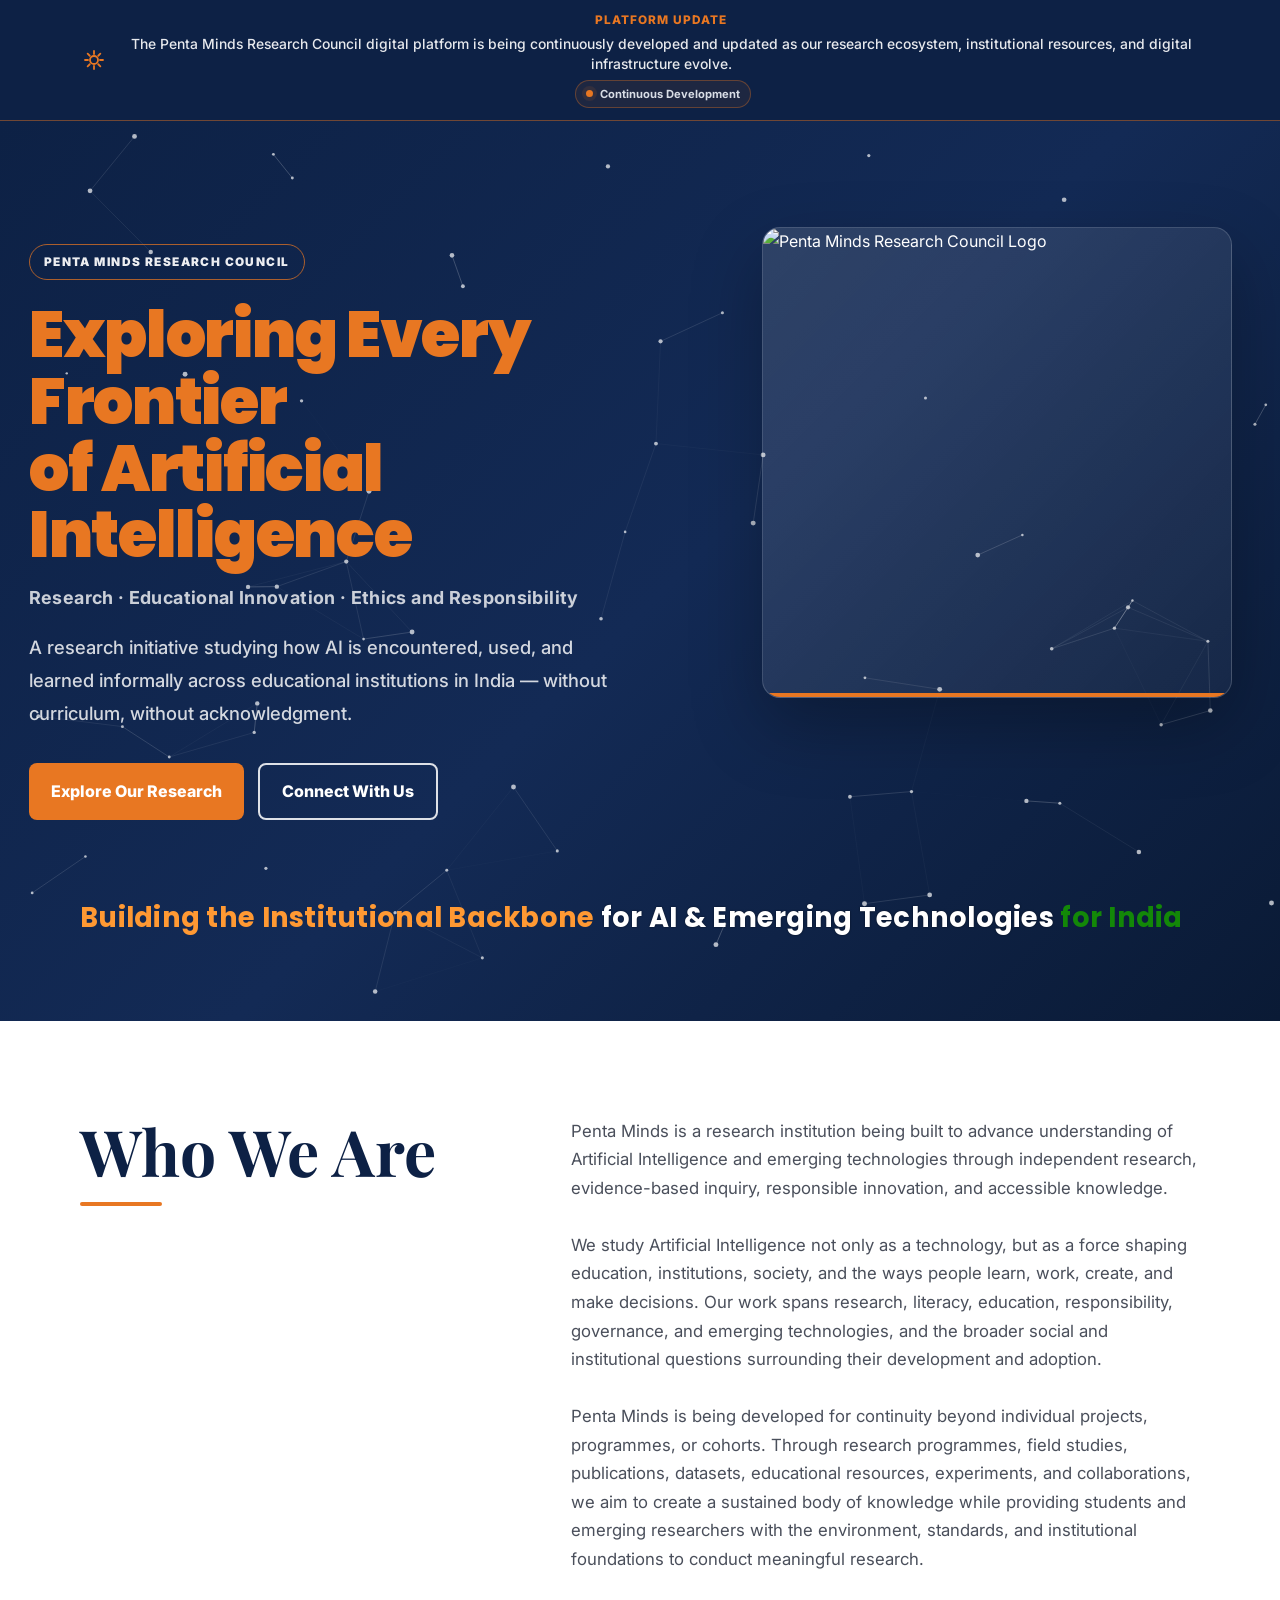
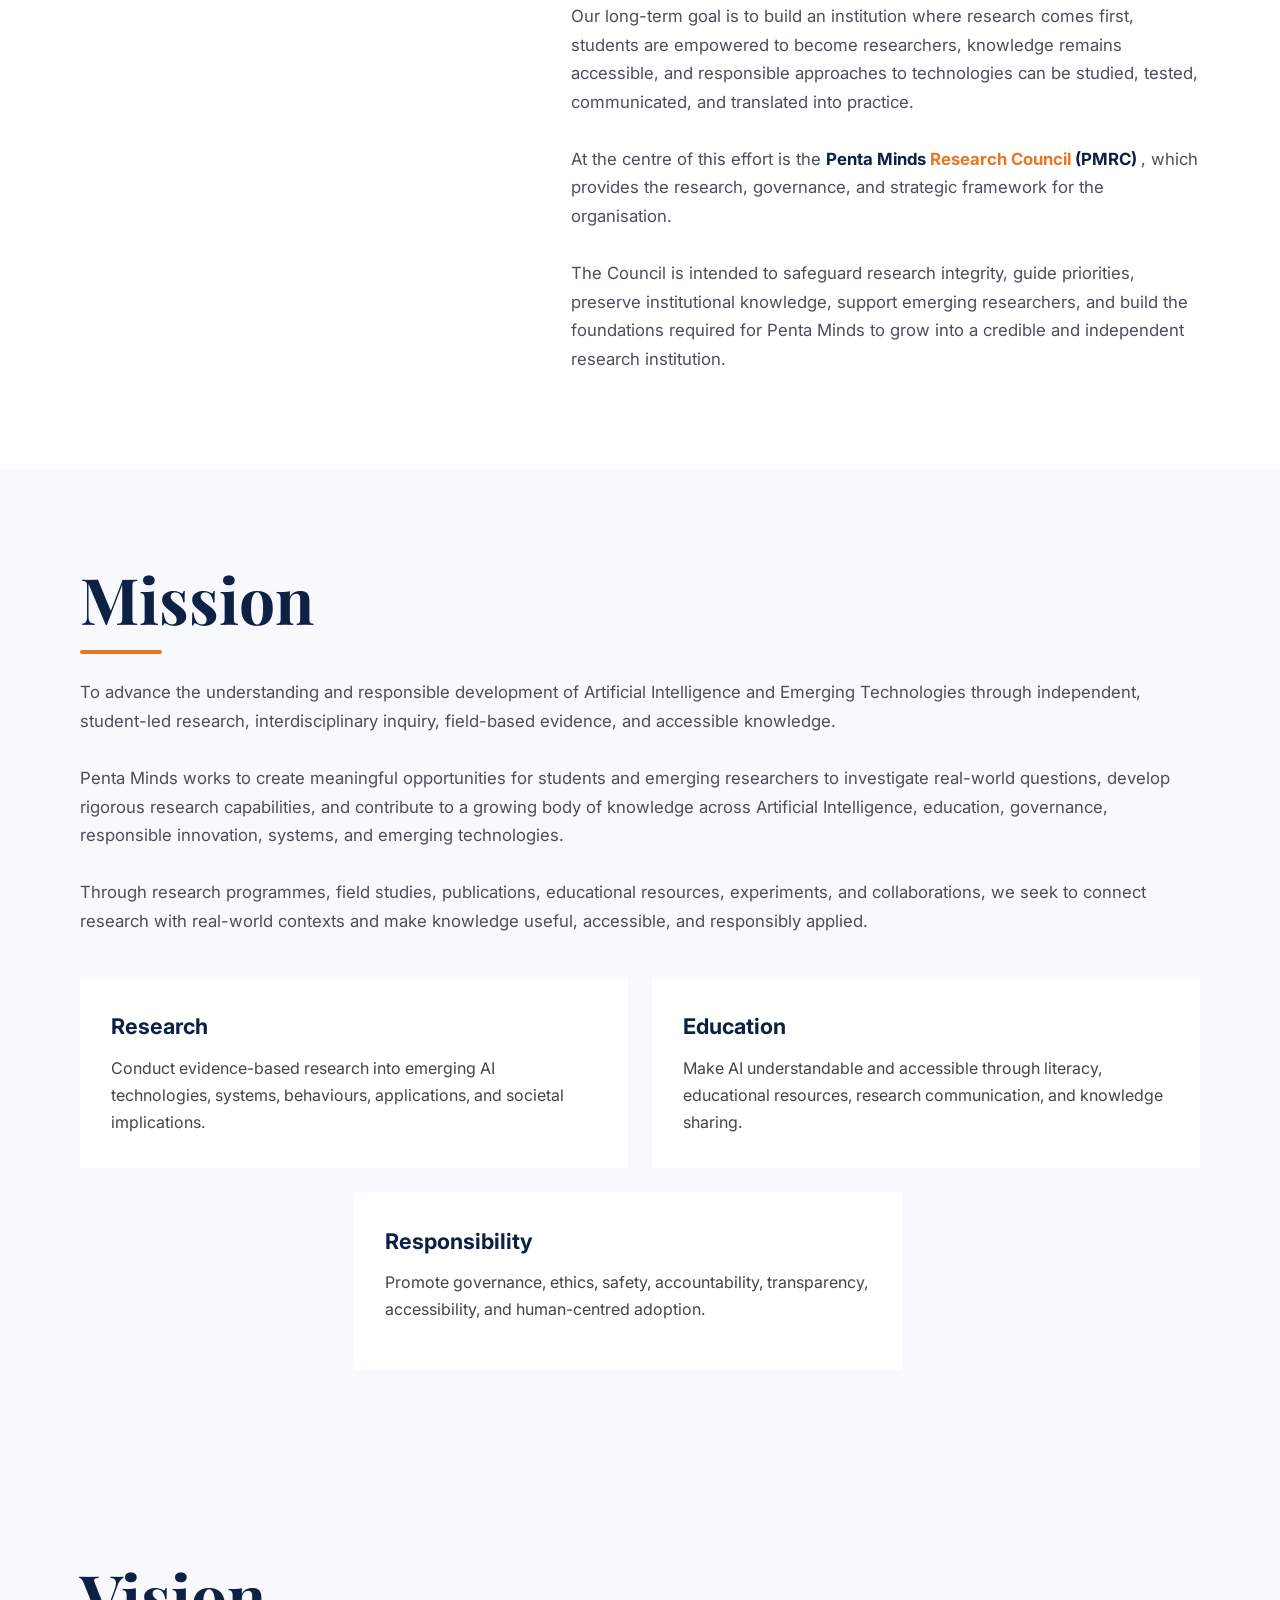
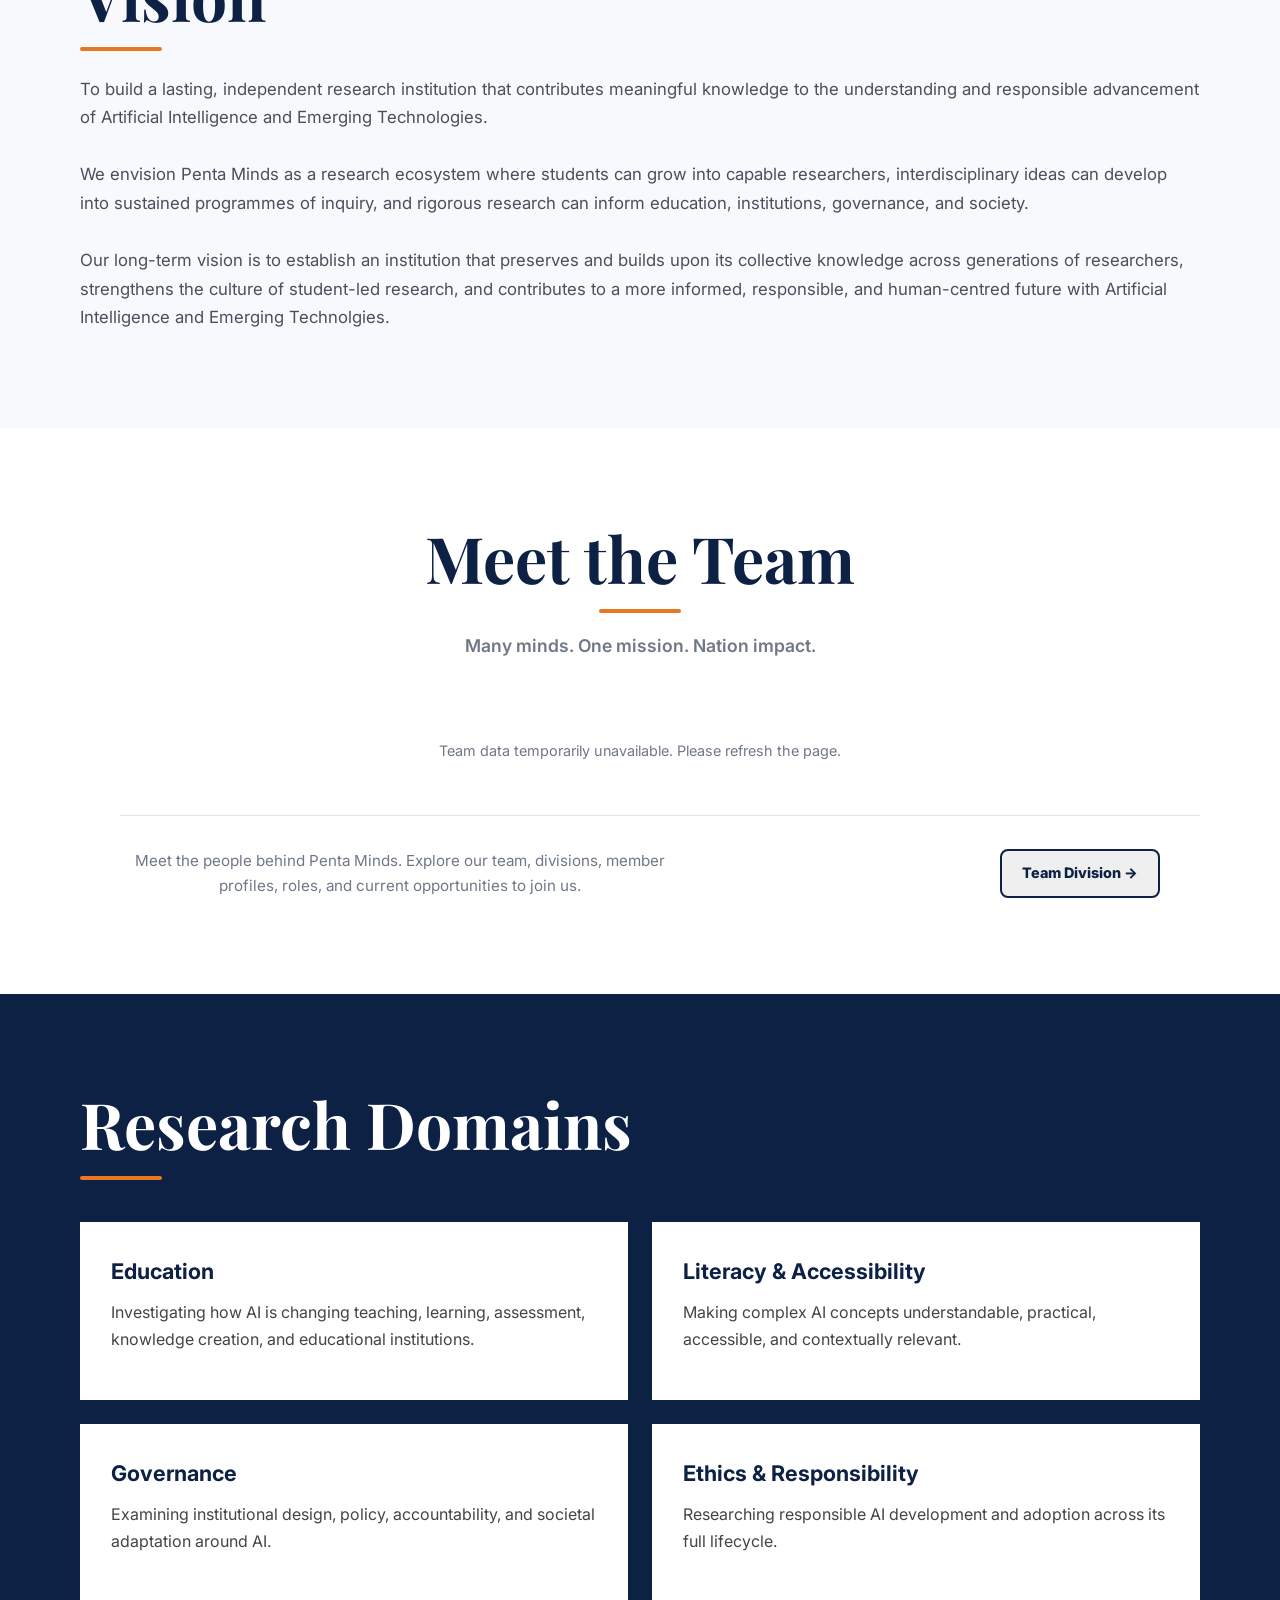
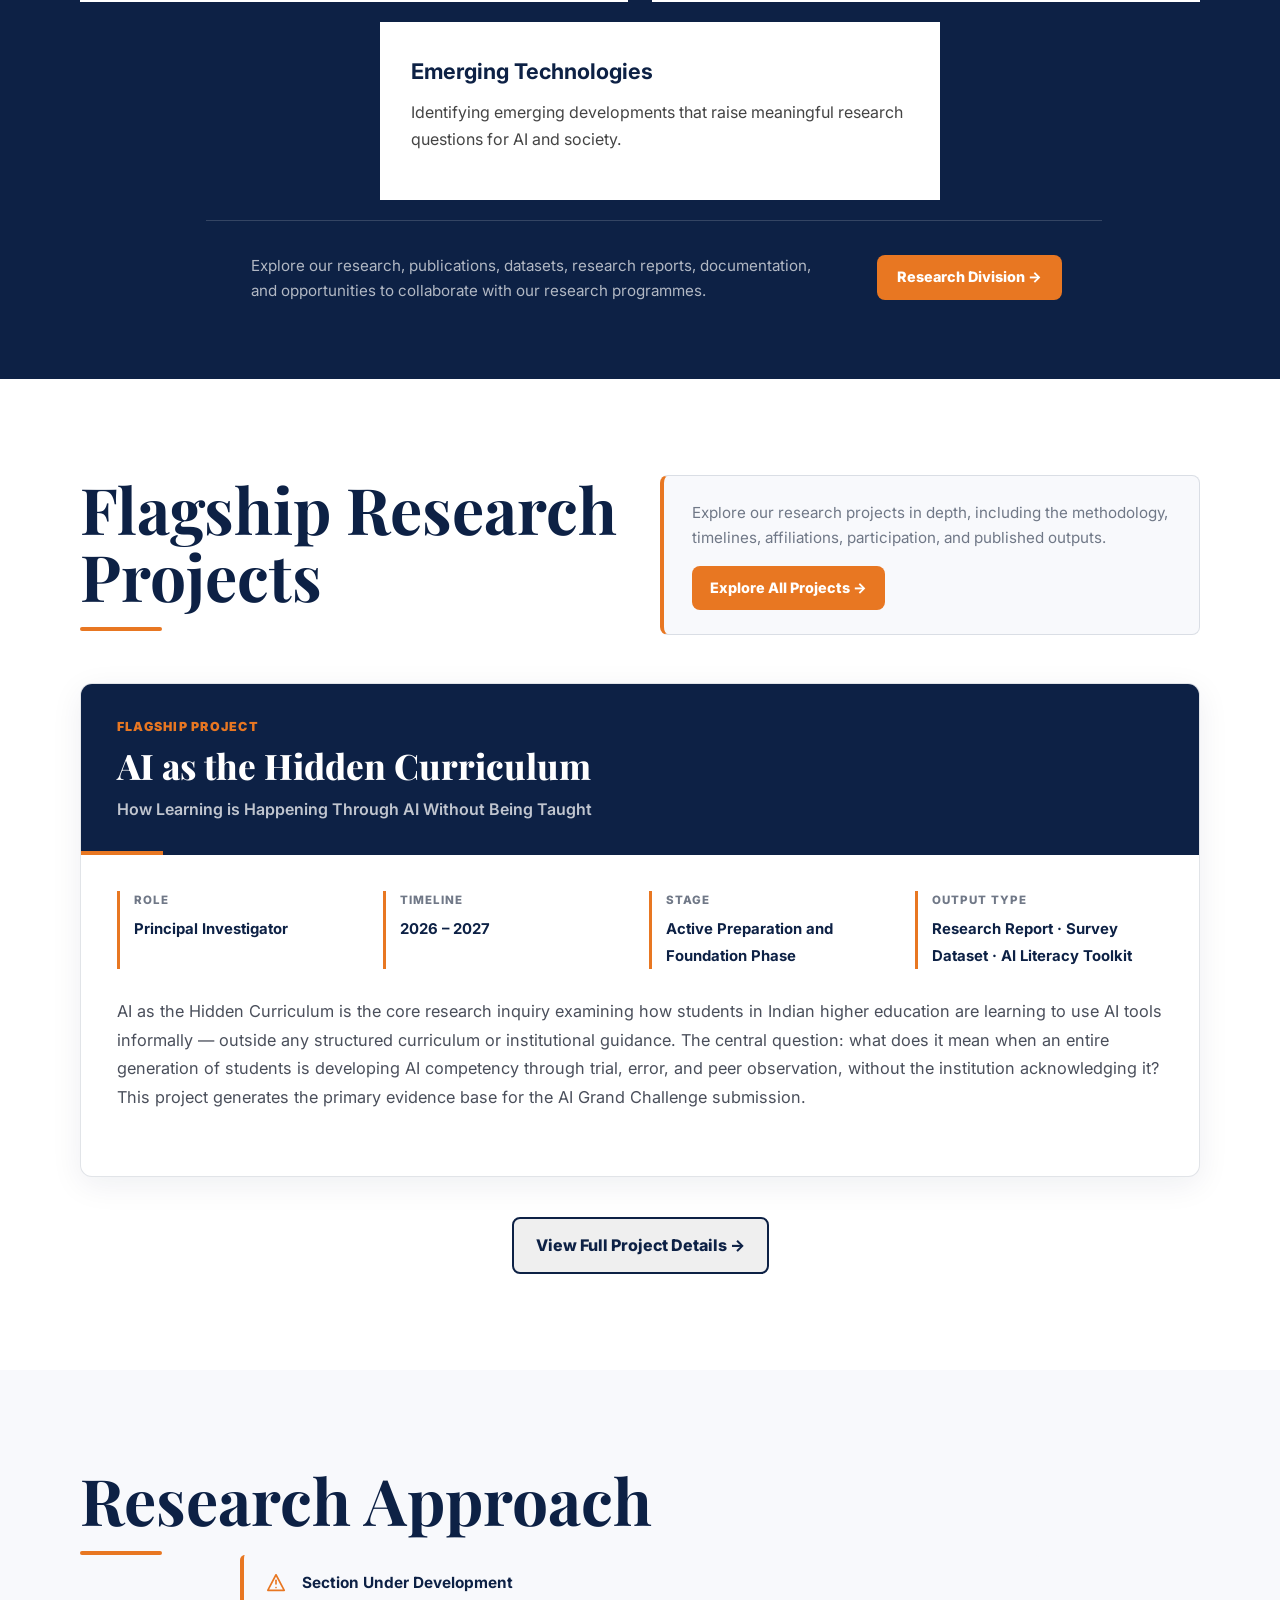
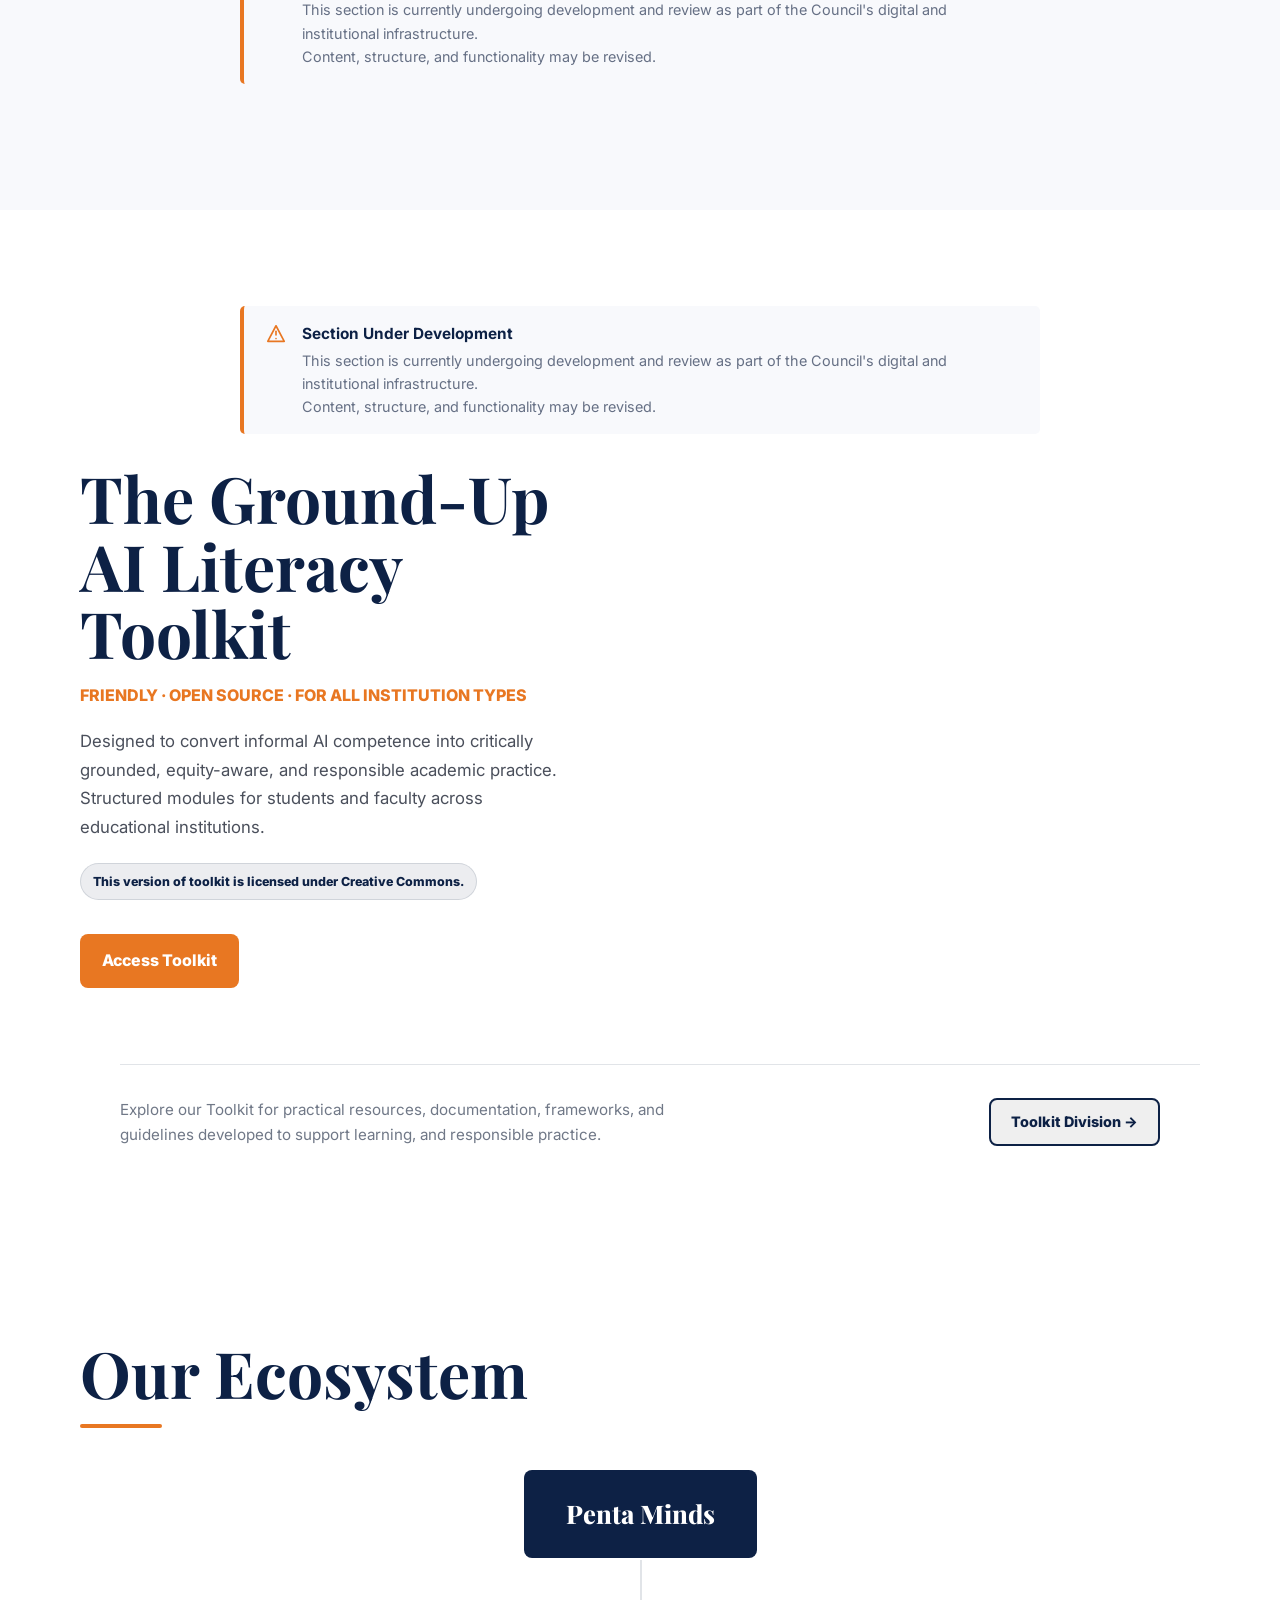
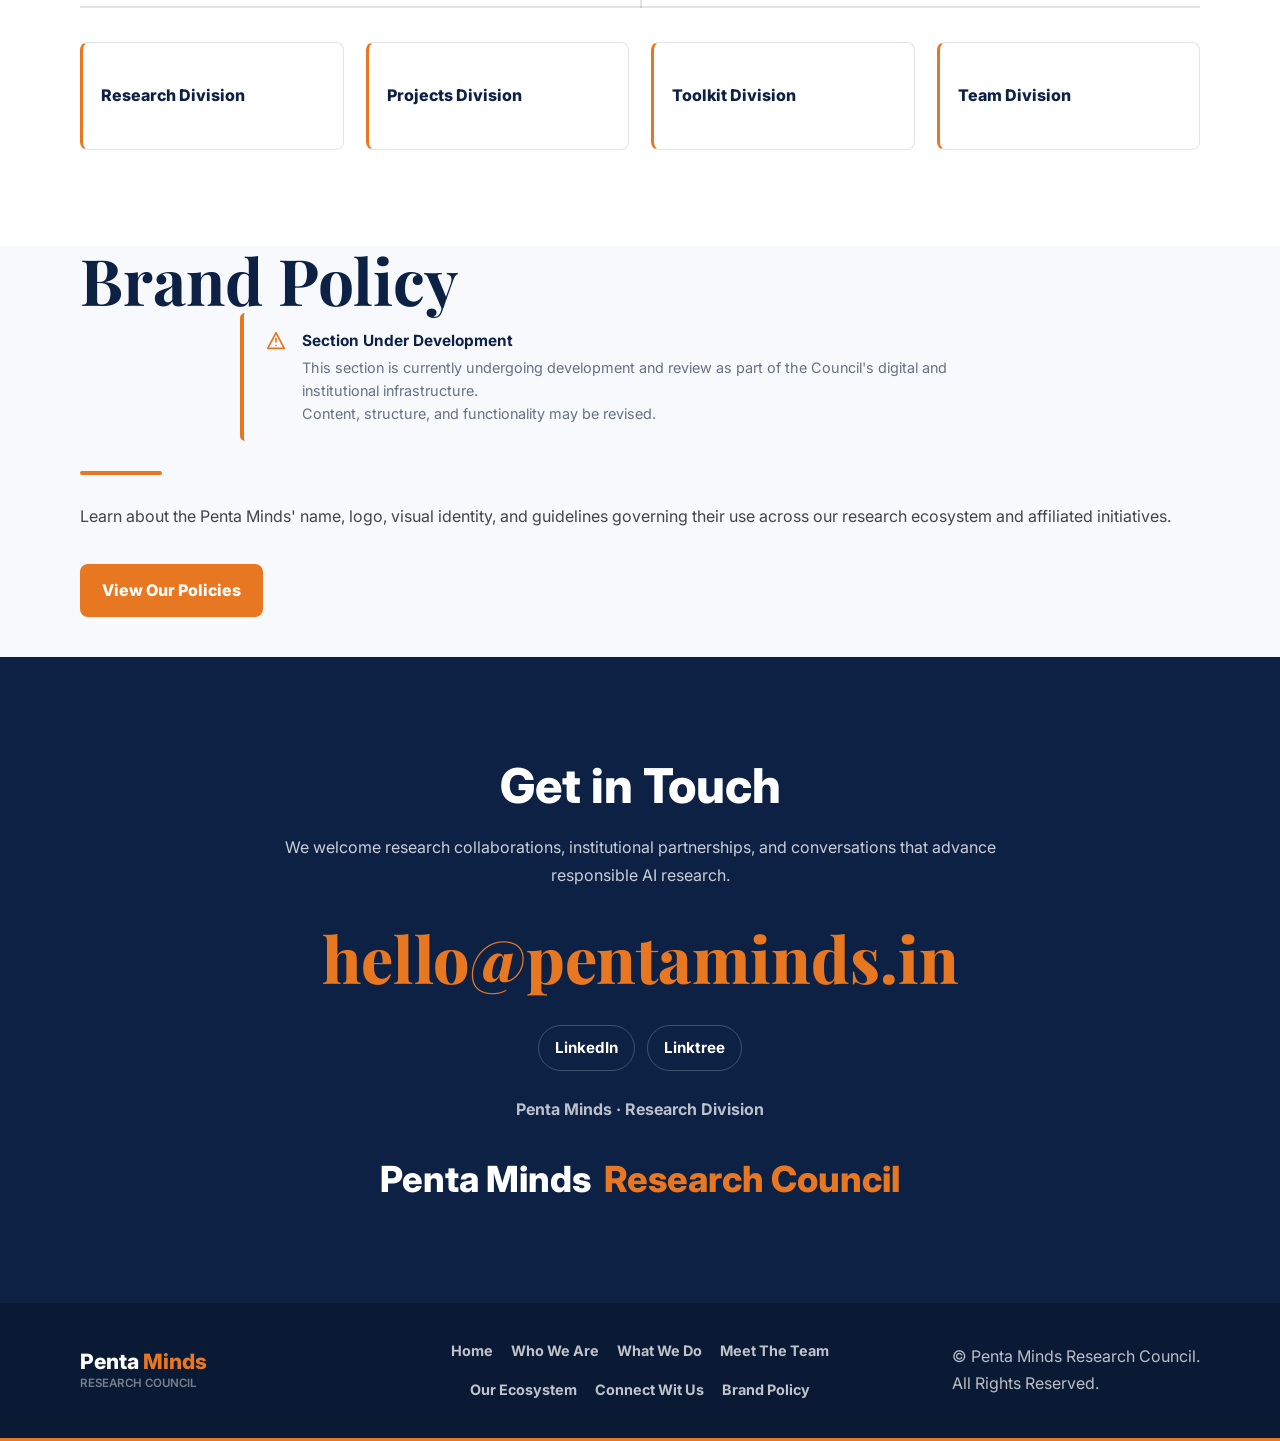
==== commit 9607d34f: "Update cont" ====
--- a/index.html
+++ b/index.html
@@ -946,56 +946,43 @@
         </div>
     </section>
     
-    <section class="section contact-section" id="contact">
-  <div class="container contact-container">
-
-    <h2 class="section-title white">
-      Get in Touch
-    </h2>
-
-    <p class="contact-description">
-      Have a general enquiry, institutional enquiry, or need help finding
-      the right part of Penta Minds? <br> Get in touch with our central team.
+    
+<!-- PENTA MINDS — CENTRE-ALIGNED CONTACT SECTION -->
+<section class="pm-contact pm-contact--center" id="contact">
+  <div class="pm-contact__container">
+
+    <h2 class="pm-contact__title">Get in Touch</h2>
+
+    <p class="pm-contact__description">
+      We welcome research collaborations, institutional partnerships,
+      and conversations that advance responsible AI research.
     </p>
 
-    <a
-      class="email-link"
-      href="mailto:hello@pentaminds.in"
-    >
+    <a class="pm-contact__email" href="mailto:hello@pentaminds.in">
       hello@pentaminds.in
     </a>
 
-    <div class="social-row">
-
-      <a
-        class="social-btn"
-        href="https://go.pentaminds.in/linkedin"
-        target="_blank"
-        rel="noopener noreferrer"
-      >
+    <nav class="pm-contact__socials" aria-label="Contact and social links">
+      <a class="pm-contact__social" href="https://go.pentaminds.in/linkedin">
         LinkedIn
       </a>
-
-      <a
-        class="social-btn"
-        href="https://go.pentaminds.in/linktree"
-        target="_blank"
-        rel="noopener noreferrer"
-      >
+      <a class="pm-contact__social" href="https://go.pentaminds.in/linktree">
         Linktree
       </a>
-
-    </div>
-
-    <p class="affiliation-line">
-  <span class="pmrc-brand"><h1>
-    <span class="pmrc-brand-main">Penta Minds</span>
-    <span class="pmrc-brand-council">Research Council</span>
-  </h1></span>
-</p>
+    </nav>
+
+    <p class="pm-contact__affiliation">
+      Penta Minds · Research Division
+    </p>
+
+    <h2 class="pm-contact__council">
+      <span class="pm-contact__council-main">Penta Minds</span>
+      <span class="pm-contact__council-sub">Research Council</span>
+    </h2>
 
   </div>
 </section>
+
   </main>
 
   <footer class="site-footer">
--- a/style.css
+++ b/style.css
@@ -1051,62 +1051,6 @@
       margin-bottom: 10px;
     }
 
-    /* .research-subhead {
-      color: var(--white);
-      font-family: var(--heading);
-      font-size: clamp(1.8rem, 3vw, 2.55rem);
-      margin-top: 64px;
-    }
-
-    .focus-list {
-      display: grid;
-      gap: 12px;
-      margin-top: 24px;
-    }
-
-    .focus-bar {
-      align-items: center;
-      border-radius: 8px;
-      display: flex;
-      font-weight: 800;
-      justify-content: space-between;
-      min-height: 62px;
-      padding: 18px 22px;
-    }
-
-    .focus-bar:nth-child(odd) {
-      background: rgba(255, 255, 255, 0.11);
-      border: 1px solid rgba(255, 255, 255, 0.14);
-    }
-
-    .focus-bar:nth-child(even) {
-      background: var(--orange);
-    }
-
-    .scope-grid {
-      display: grid;
-      gap: 20px;
-      grid-template-columns: repeat(3, 1fr);
-      margin-top: 24px;
-    }
-
-    .scope-card {
-      background: rgba(255, 255, 255, 0.08);
-      border: 1px solid rgba(255, 255, 255, 0.14);
-      padding: 24px;
-    }
-
-    .scope-card h3 {
-      color: var(--white);
-      font-size: 1rem;
-      margin-bottom: 10px;
-    }
-
-    .scope-card p {
-      color: rgba(255, 255, 255, 0.74);
-    }
- */
-
     .toolkit-section {
       background: var(--white);
     }
@@ -1498,7 +1442,23 @@
       }
     }
 
-    @media (max-width: 920px) {
+/* Single-line Tiranga Heading Style */
+.single-line-heading {
+  white-space: nowrap;
+  font-size: clamp(0.95rem, 1.8vw, 1.5rem);
+  font-weight: 800;
+  line-height: 1.2;
+  margin-top: 20px;
+}
+
+@media (max-width: 920px) {
+  .single-line-heading {
+    white-space: normal; /* Allows natural wrapping on smaller mobile/tablet screens */
+    text-align: center;
+  }
+}
+
+@media (max-width: 920px) {
       .hero-layout {
         grid-template-columns: 1fr;
         gap: 40px;
@@ -1531,7 +1491,228 @@
         font-size: clamp(2rem, 10vw, 3rem);
       }
     }
-  
+
+
+
+/* =========================================================
+   PENTA MINDS — UNIVERSAL CONTACT SECTION
+   Brand: Navy #0D2145 | Orange #E87722
+   Fonts: Inter + Playfair Display
+   ========================================================= */
+
+:root {
+  --pm-contact-navy: #0D2145;
+  --pm-contact-orange: #E87722;
+  --pm-contact-white: #FFFFFF;
+  --pm-contact-body-font: "Inter", Arial, sans-serif;
+  --pm-contact-heading-font: "Playfair Display", Georgia, serif;
+}
+
+/* Section foundation */
+.pm-contact {
+  background: var(--pm-contact-navy);
+  color: var(--pm-contact-white);
+  padding: clamp(64px, 8vw, 100px) 0;
+  position: relative;
+  width: 100%;
+}
+
+.pm-contact,
+.pm-contact * {
+  box-sizing: border-box;
+}
+
+.pm-contact__container {
+  width: min(1120px, calc(100% - 40px));
+  margin-inline: auto;
+}
+
+/* Contact heading */
+.pm-contact__title {
+  color: var(--pm-contact-white);
+  font-family: var(--pm-contact-body-font);
+  font-size: clamp(2rem, 4vw, 3rem);
+  font-weight: 800;
+  line-height: 1.2;
+  margin: 0 0 18px;
+}
+
+/* Optional description */
+.pm-contact__description {
+  color: rgba(255, 255, 255, 0.78);
+  font-family: var(--pm-contact-body-font);
+  font-size: 1rem;
+  line-height: 1.8;
+  margin: 0 0 12px;
+  max-width: 760px;
+}
+
+/* Email address */
+.pm-contact__email {
+  color: var(--pm-contact-orange);
+  display: inline-block;
+  font-family: var(--pm-contact-heading-font);
+  font-size: clamp(1.6rem, 5vw, 4rem);
+  font-weight: 800;
+  line-height: 1.2;
+  margin: 18px 0 28px;
+  max-width: 100%;
+  overflow-wrap: anywhere;
+  text-decoration: none;
+  transition: color 180ms ease;
+}
+
+.pm-contact__email:hover {
+  color: var(--pm-contact-white);
+}
+
+.pm-contact__email:focus-visible,
+.pm-contact__social:focus-visible {
+  outline: 2px solid var(--pm-contact-orange);
+  outline-offset: 5px;
+}
+
+/* Social links */
+.pm-contact__socials {
+  align-items: center;
+  display: flex;
+  flex-wrap: wrap;
+  gap: 12px;
+}
+
+.pm-contact__social {
+  align-items: center;
+  border: 1px solid rgba(255, 255, 255, 0.22);
+  border-radius: 999px;
+  color: var(--pm-contact-white);
+  display: inline-flex;
+  font-family: var(--pm-contact-body-font);
+  font-size: 0.95rem;
+  font-weight: 700;
+  justify-content: center;
+  min-height: 44px;
+  padding: 9px 16px;
+  text-decoration: none;
+  transition: background-color 180ms ease,
+              border-color 180ms ease,
+              color 180ms ease;
+}
+
+.pm-contact__social:hover {
+  background: var(--pm-contact-orange);
+  border-color: var(--pm-contact-orange);
+  color: var(--pm-contact-white);
+}
+
+/* Division affiliation */
+.pm-contact__affiliation {
+  color: rgba(255, 255, 255, 0.72);
+  font-family: var(--pm-contact-body-font);
+  font-size: 1rem;
+  font-weight: 700;
+  line-height: 1.6;
+  margin: 26px 0 0;
+}
+
+/* Research Council identity */
+.pm-contact__council {
+  align-items: baseline;
+  color: var(--pm-contact-white);
+  display: flex;
+  flex-wrap: wrap;
+  font-family: var(--pm-contact-body-font);
+  font-size: clamp(1.5rem, 3.2vw, 2.25rem);
+  font-weight: 800;
+  gap: 0.35em;
+  justify-content: center;
+  line-height: 1.3;
+  margin: 34px 0 0;
+  text-align: center;
+}
+
+.pm-contact__council-main {
+  color: var(--pm-contact-white);
+}
+
+.pm-contact__council-sub {
+  color: var(--pm-contact-orange);
+}
+
+/* Small-screen refinements */
+@media (max-width: 600px) {
+  .pm-contact__container {
+    width: calc(100% - 32px);
+  }
+
+  .pm-contact__email {
+    font-size: clamp(1.5rem, 7vw, 2.3rem);
+  }
+
+  .pm-contact__council {
+    align-items: center;
+    flex-direction: column;
+    gap: 2px;
+    font-size: clamp(1.45rem, 6vw, 2rem);
+  }
+}
+
+/* Respect reduced-motion preferences */
+@media (prefers-reduced-motion: reduce) {
+  .pm-contact__email,
+  .pm-contact__social {
+    transition: none;
+  }
+}
+
+
+/* =========================================================
+   ALIGNMENT VARIANTS
+   ========================================================= */
+
+/* Main website: contact content centred */
+.pm-contact--center {
+  text-align: center;
+}
+
+.pm-contact--center .pm-contact__description {
+  margin-inline: auto;
+}
+
+.pm-contact--center .pm-contact__socials {
+  justify-content: center;
+}
+
+/* Subdomains: contact content aligned left */
+.pm-contact--left {
+  text-align: left;
+}
+
+.pm-contact--left .pm-contact__description {
+  margin-inline: 0;
+}
+
+.pm-contact--left .pm-contact__socials {
+  justify-content: flex-start;
+}
+
+/* The Council heading stays centred on EVERY website */
+.pm-contact--left .pm-contact__council,
+.pm-contact--center .pm-contact__council {
+  justify-content: center;
+  text-align: center;
+}
+
+/* Mobile: preserve the selected alignment */
+@media (max-width: 600px) {
+  .pm-contact--center .pm-contact__socials {
+    justify-content: center;
+  }
+
+  .pm-contact--left .pm-contact__socials {
+    justify-content: flex-start;
+  }
+}
+
 /* ── Project Card ─────────────────────────── */
 .project-card {
   background: var(--white);
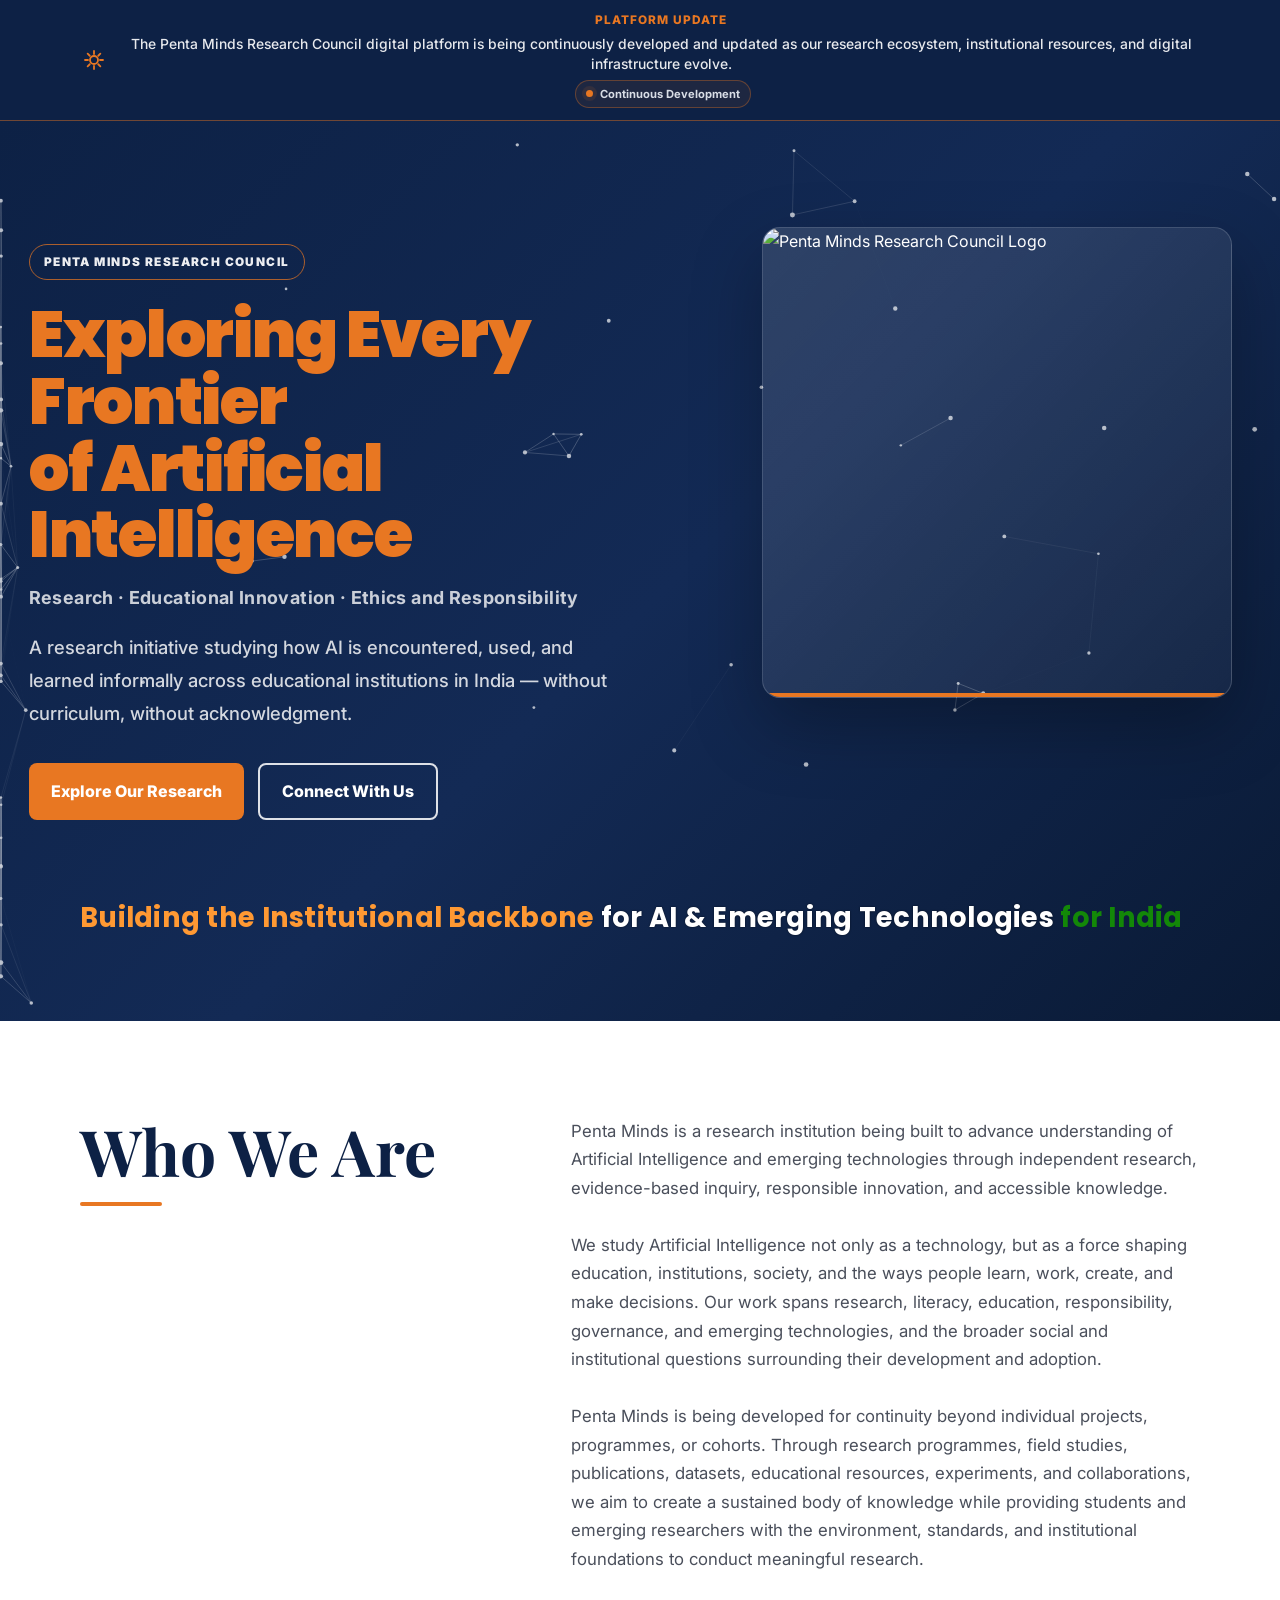
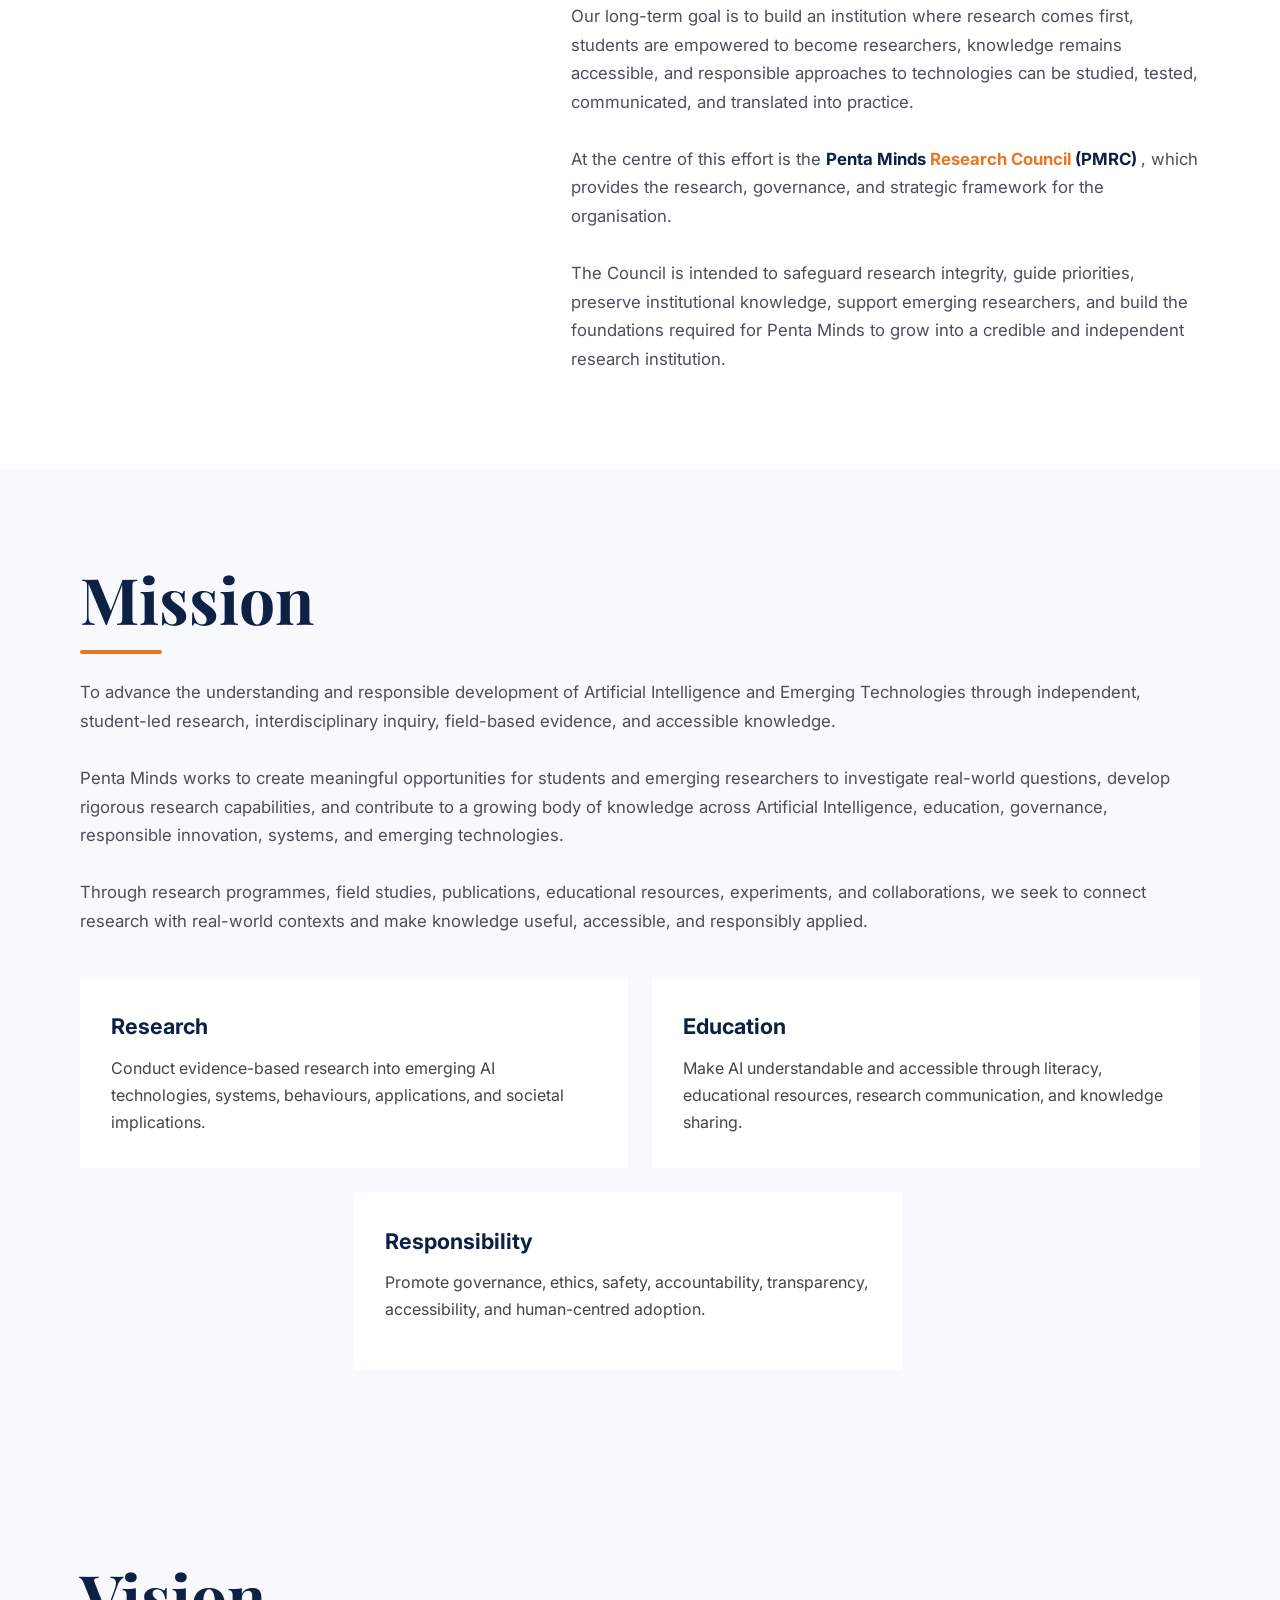
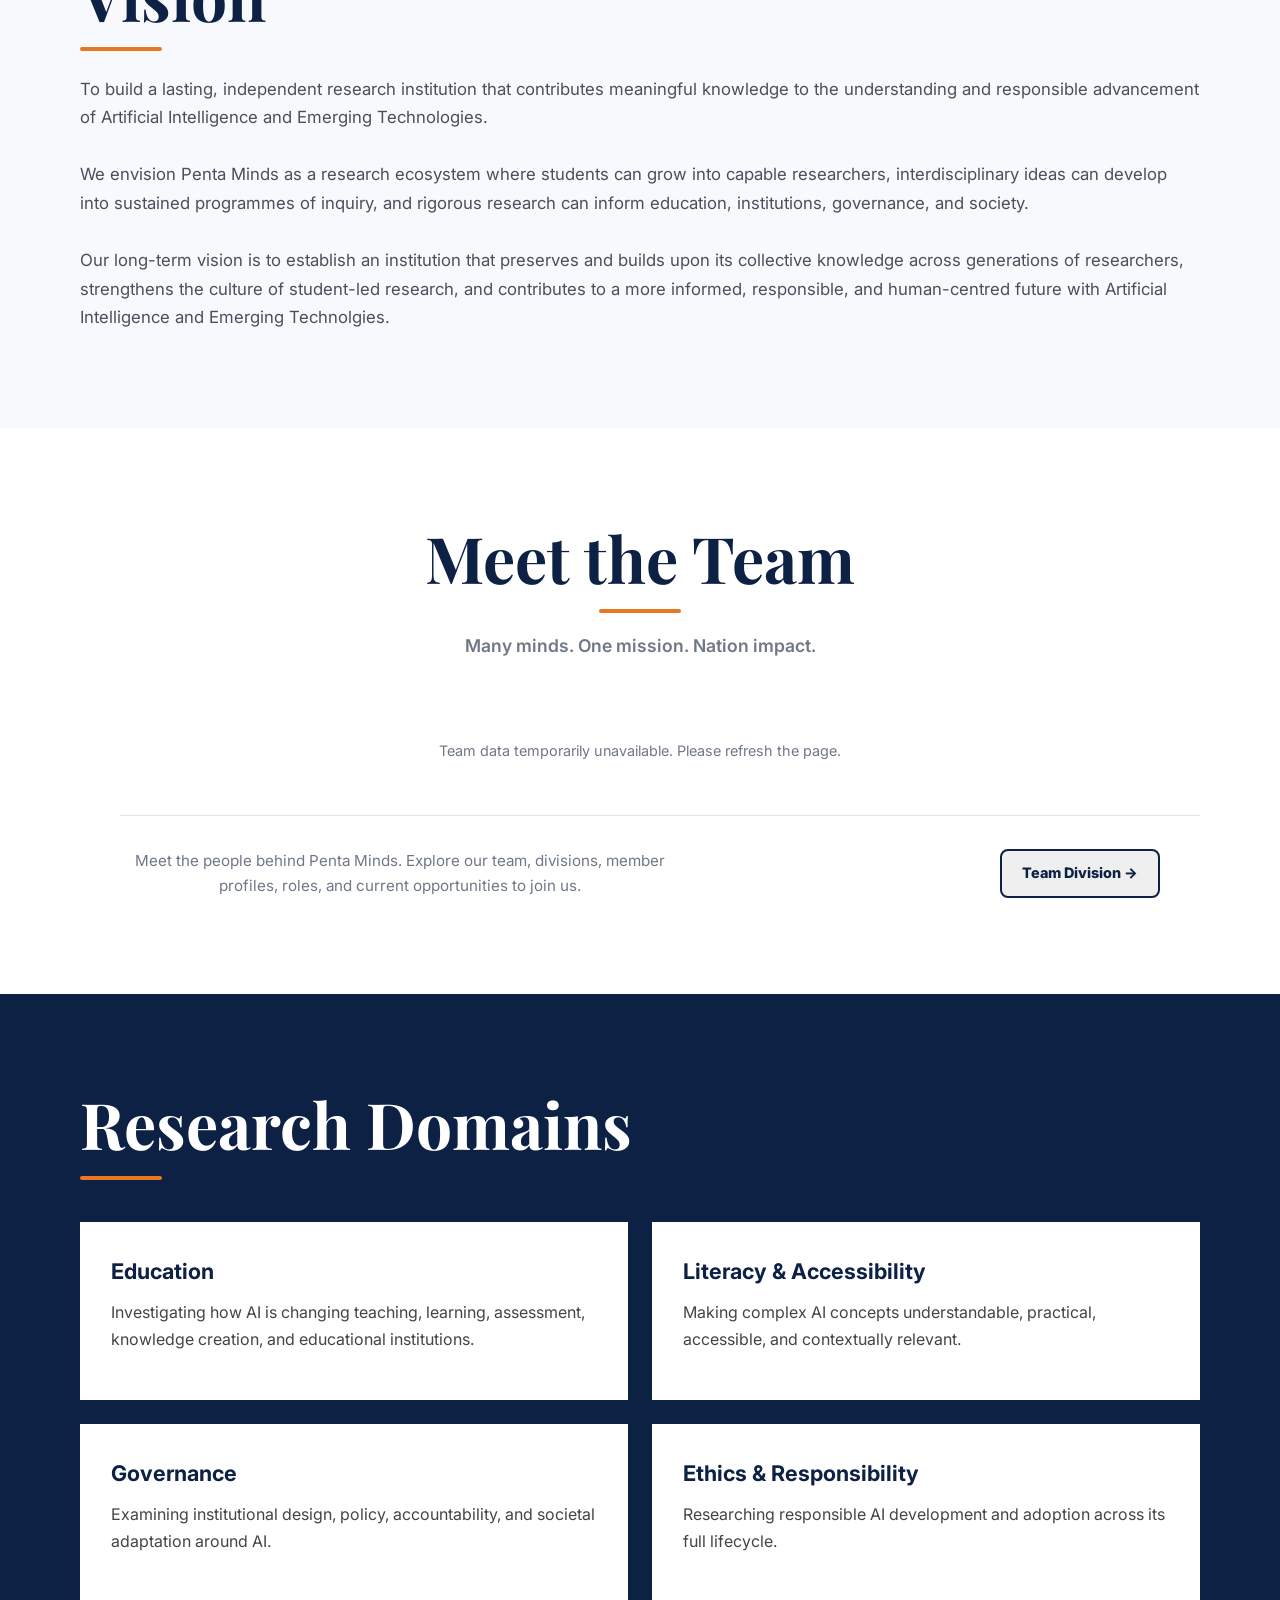
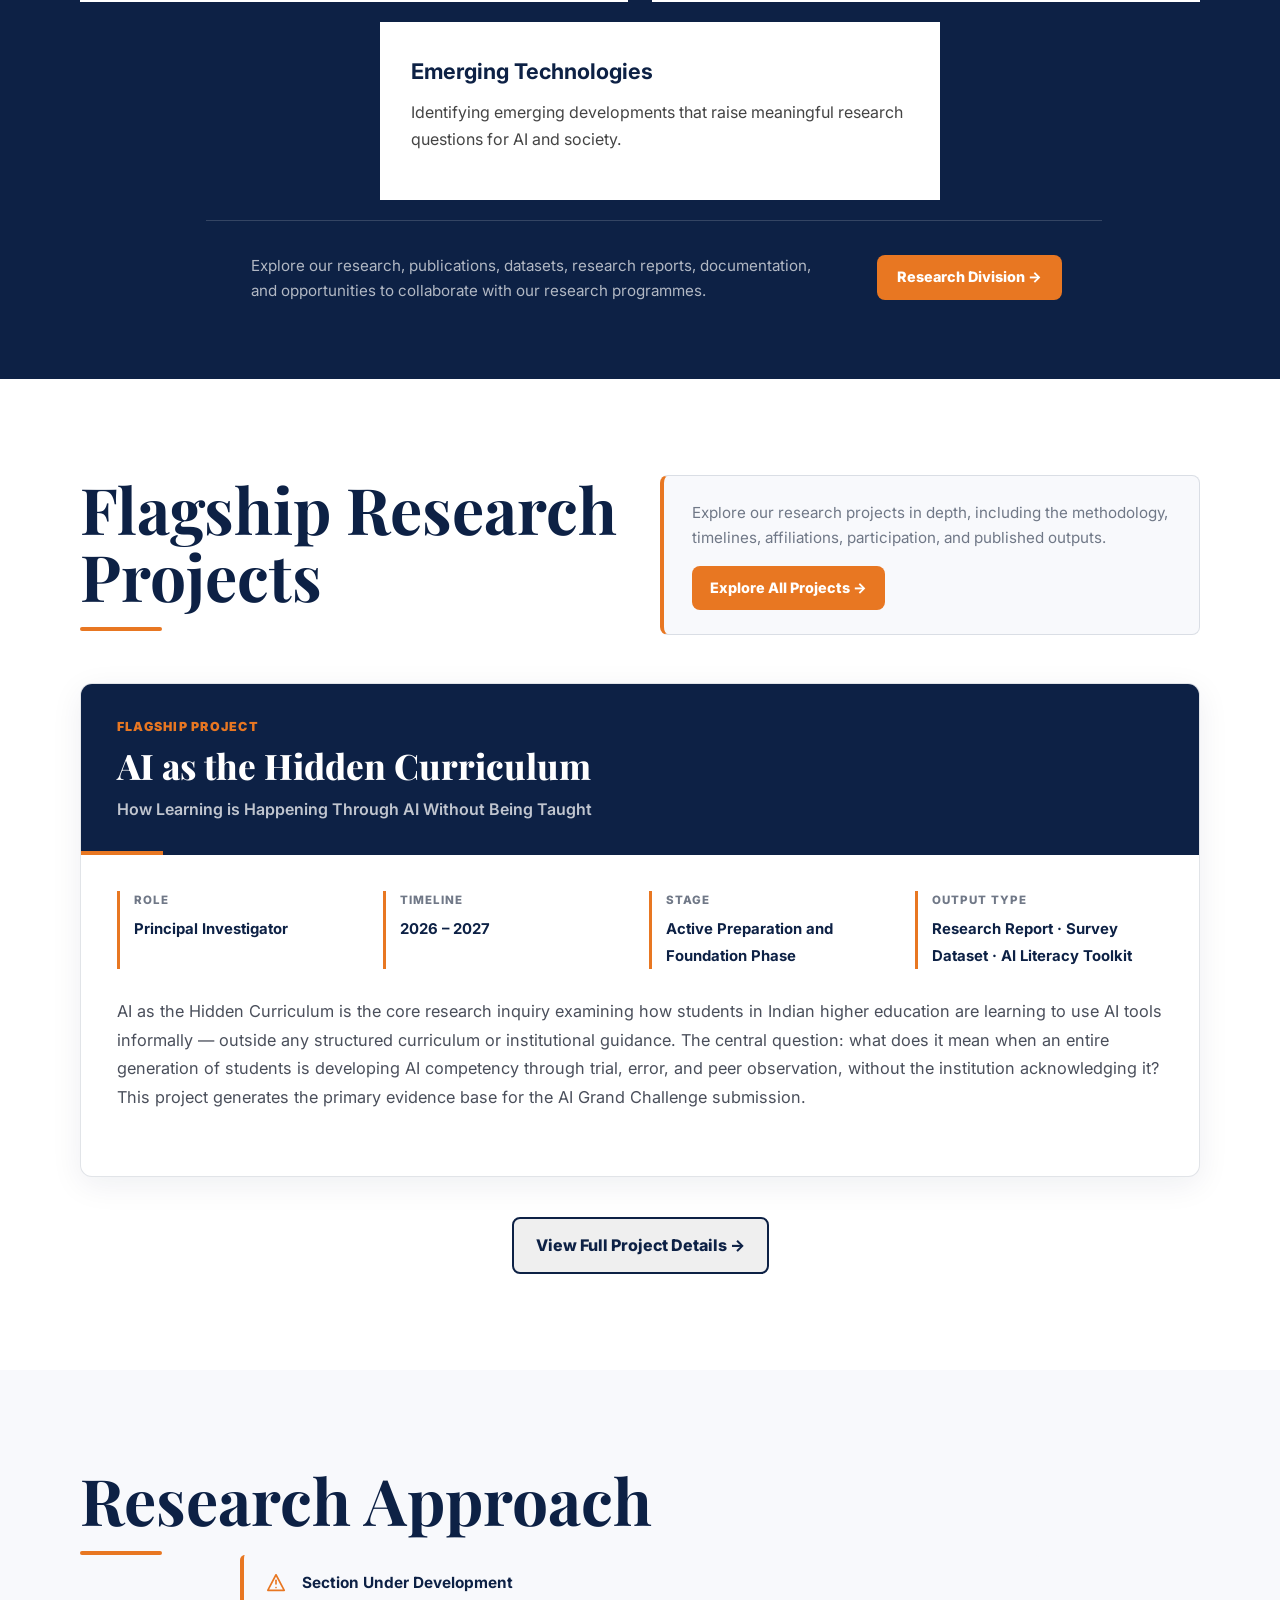
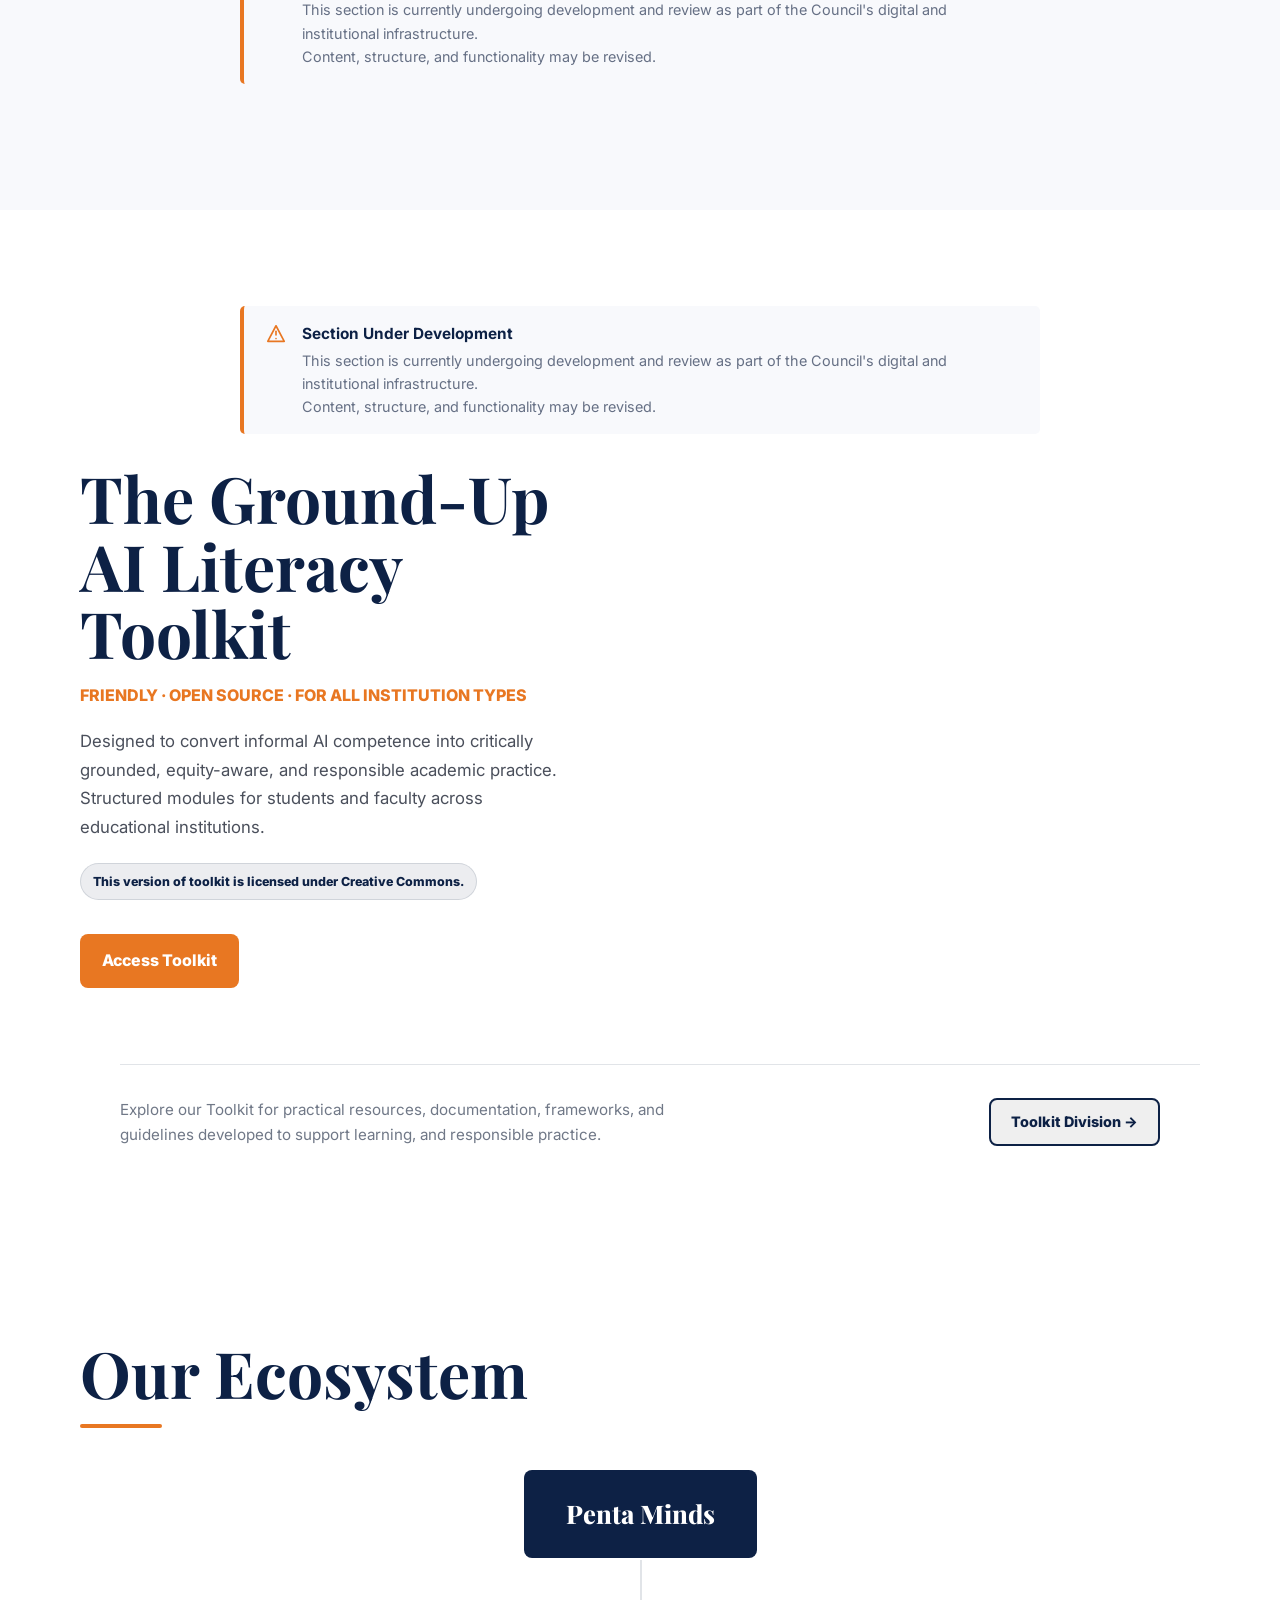
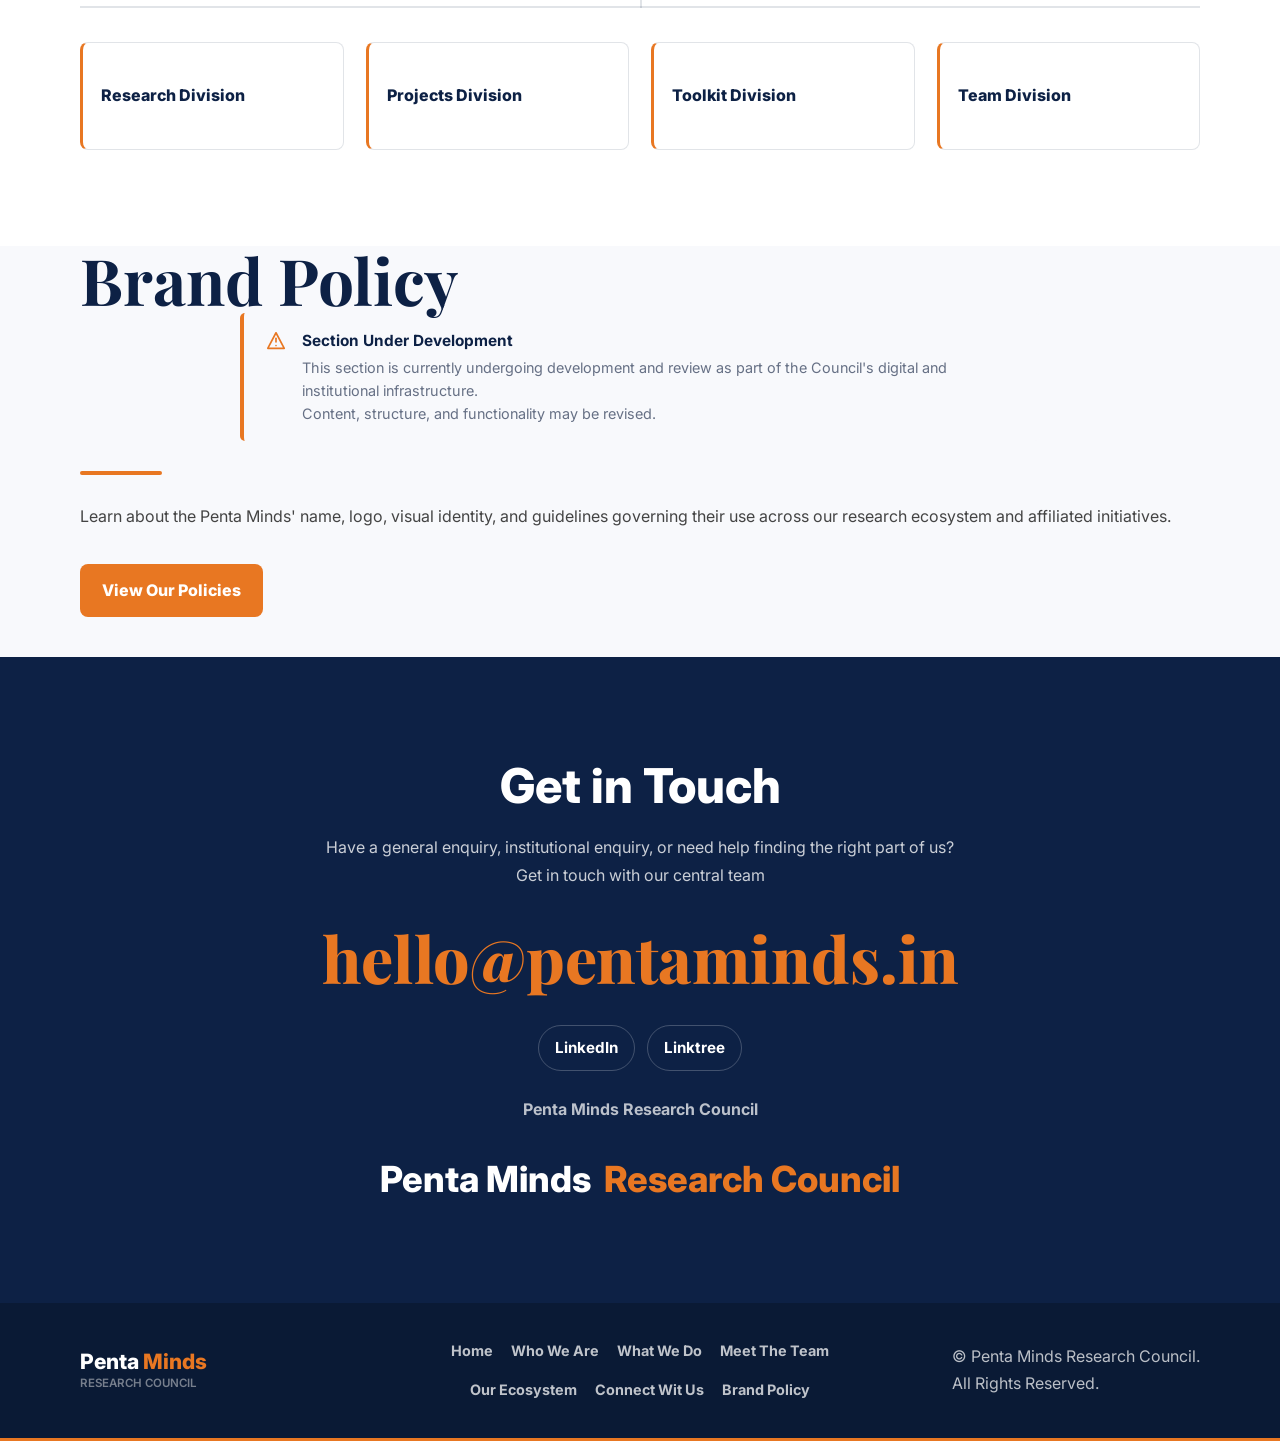
==== commit a880e085: "Update contact section" ====
--- a/index.html
+++ b/index.html
@@ -954,8 +954,7 @@
     <h2 class="pm-contact__title">Get in Touch</h2>
 
     <p class="pm-contact__description">
-      We welcome research collaborations, institutional partnerships,
-      and conversations that advance responsible AI research.
+      Have a general enquiry, institutional enquiry, or need help finding the right part of us? <br> Get in touch with our central team
     </p>
 
     <a class="pm-contact__email" href="mailto:hello@pentaminds.in">
@@ -972,7 +971,7 @@
     </nav>
 
     <p class="pm-contact__affiliation">
-      Penta Minds · Research Division
+      Penta Minds Research Council
     </p>
 
     <h2 class="pm-contact__council">
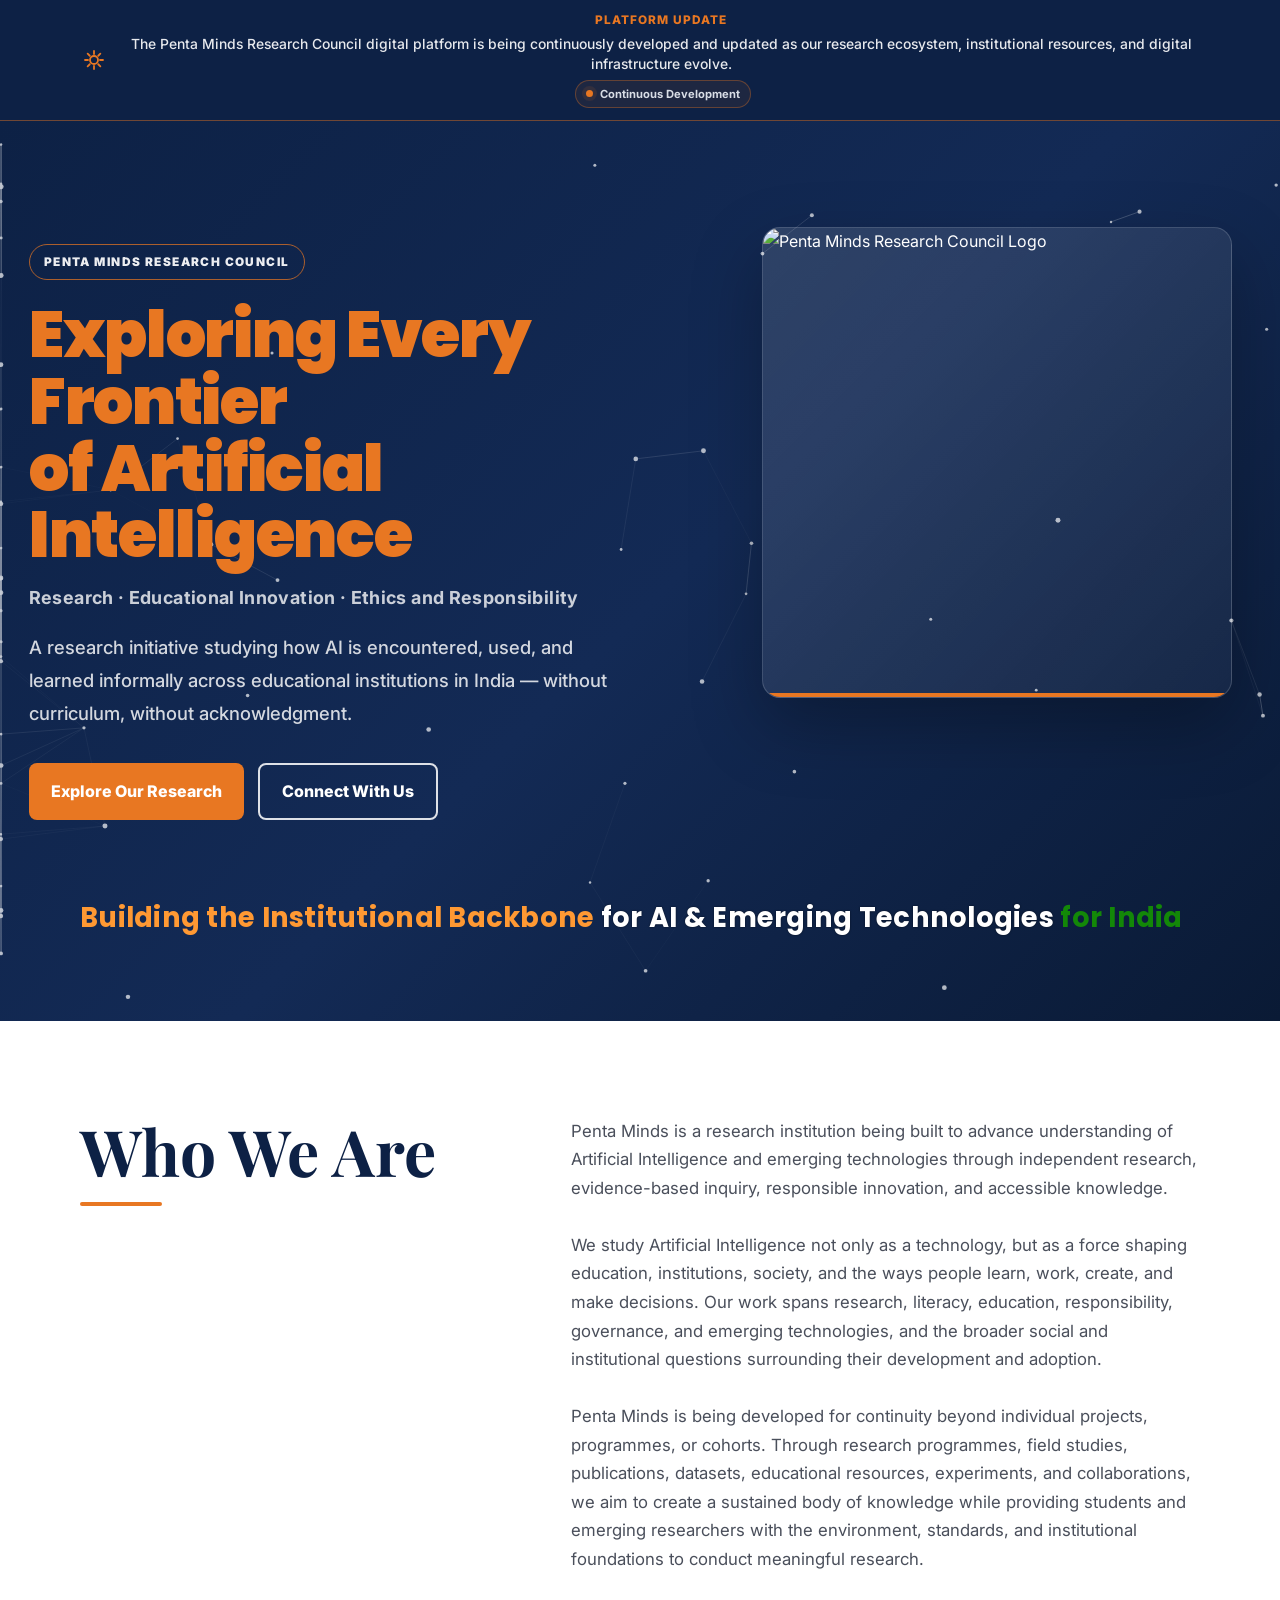
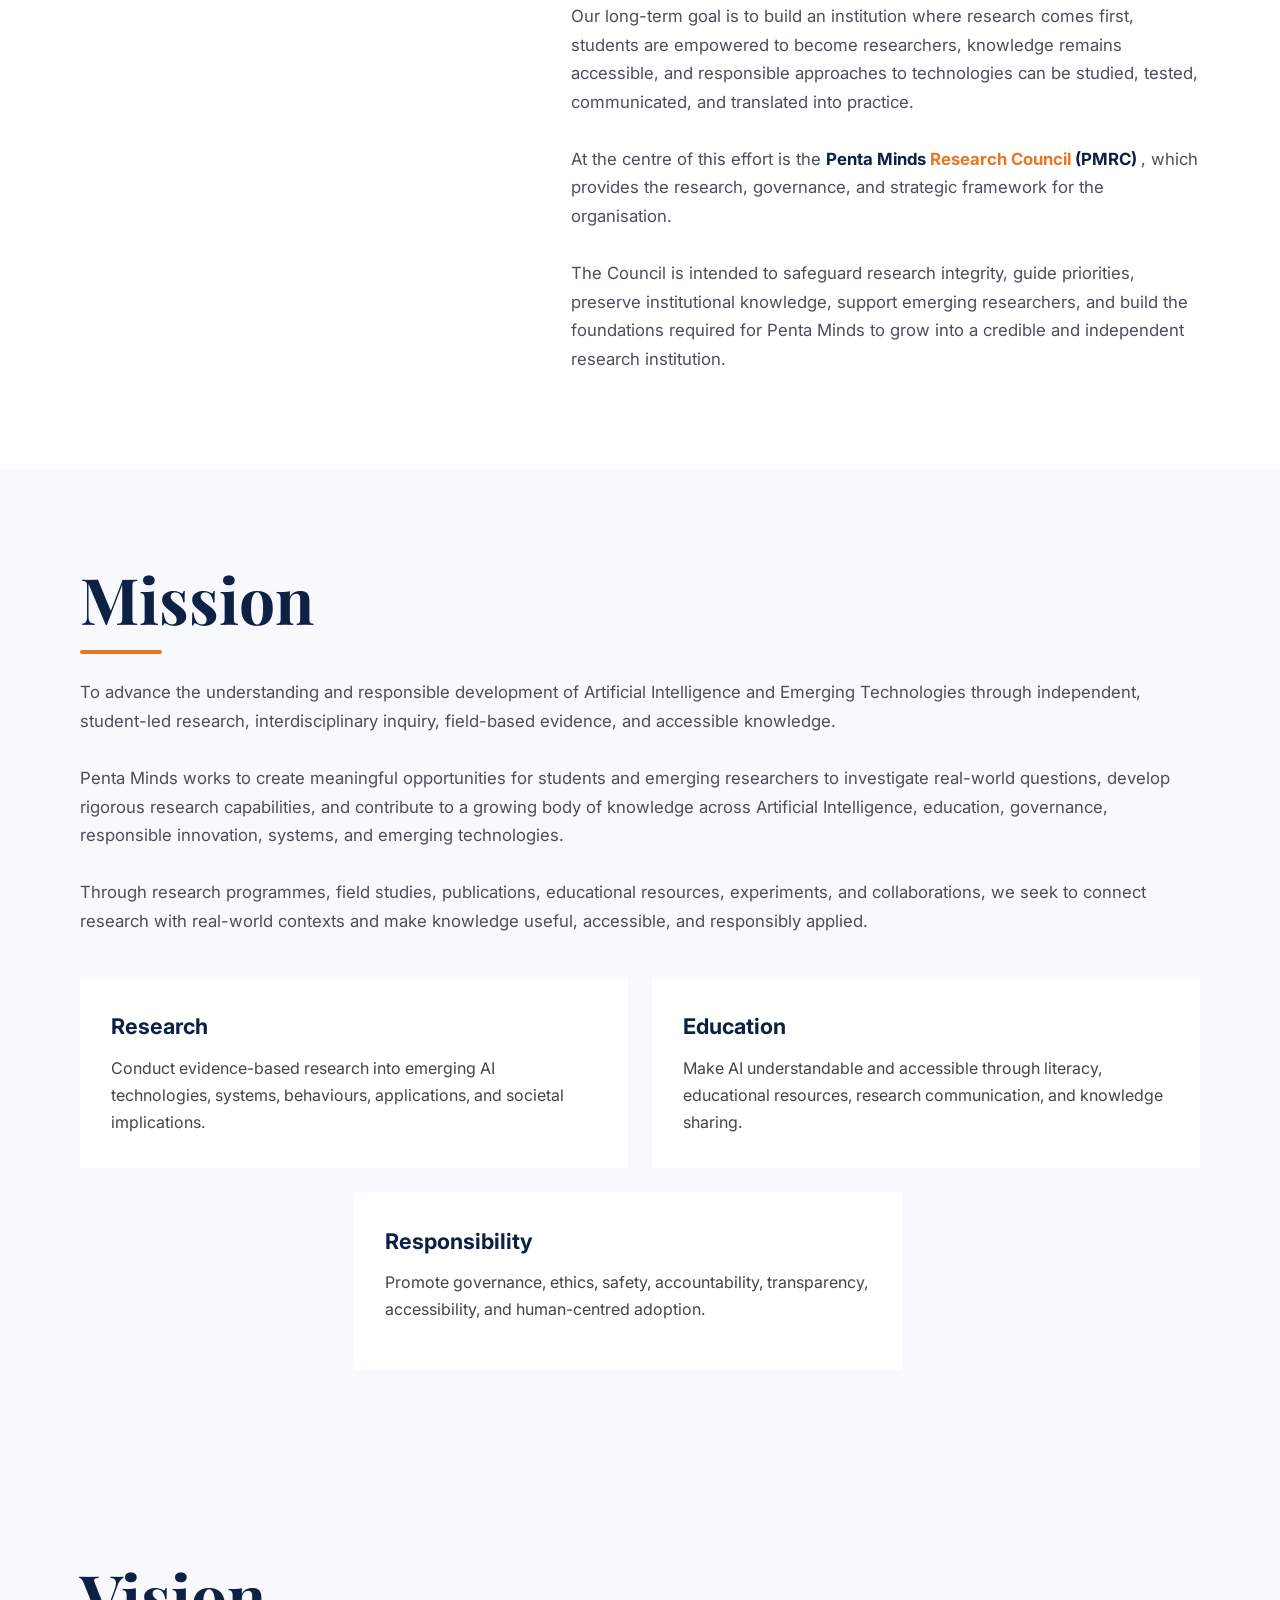
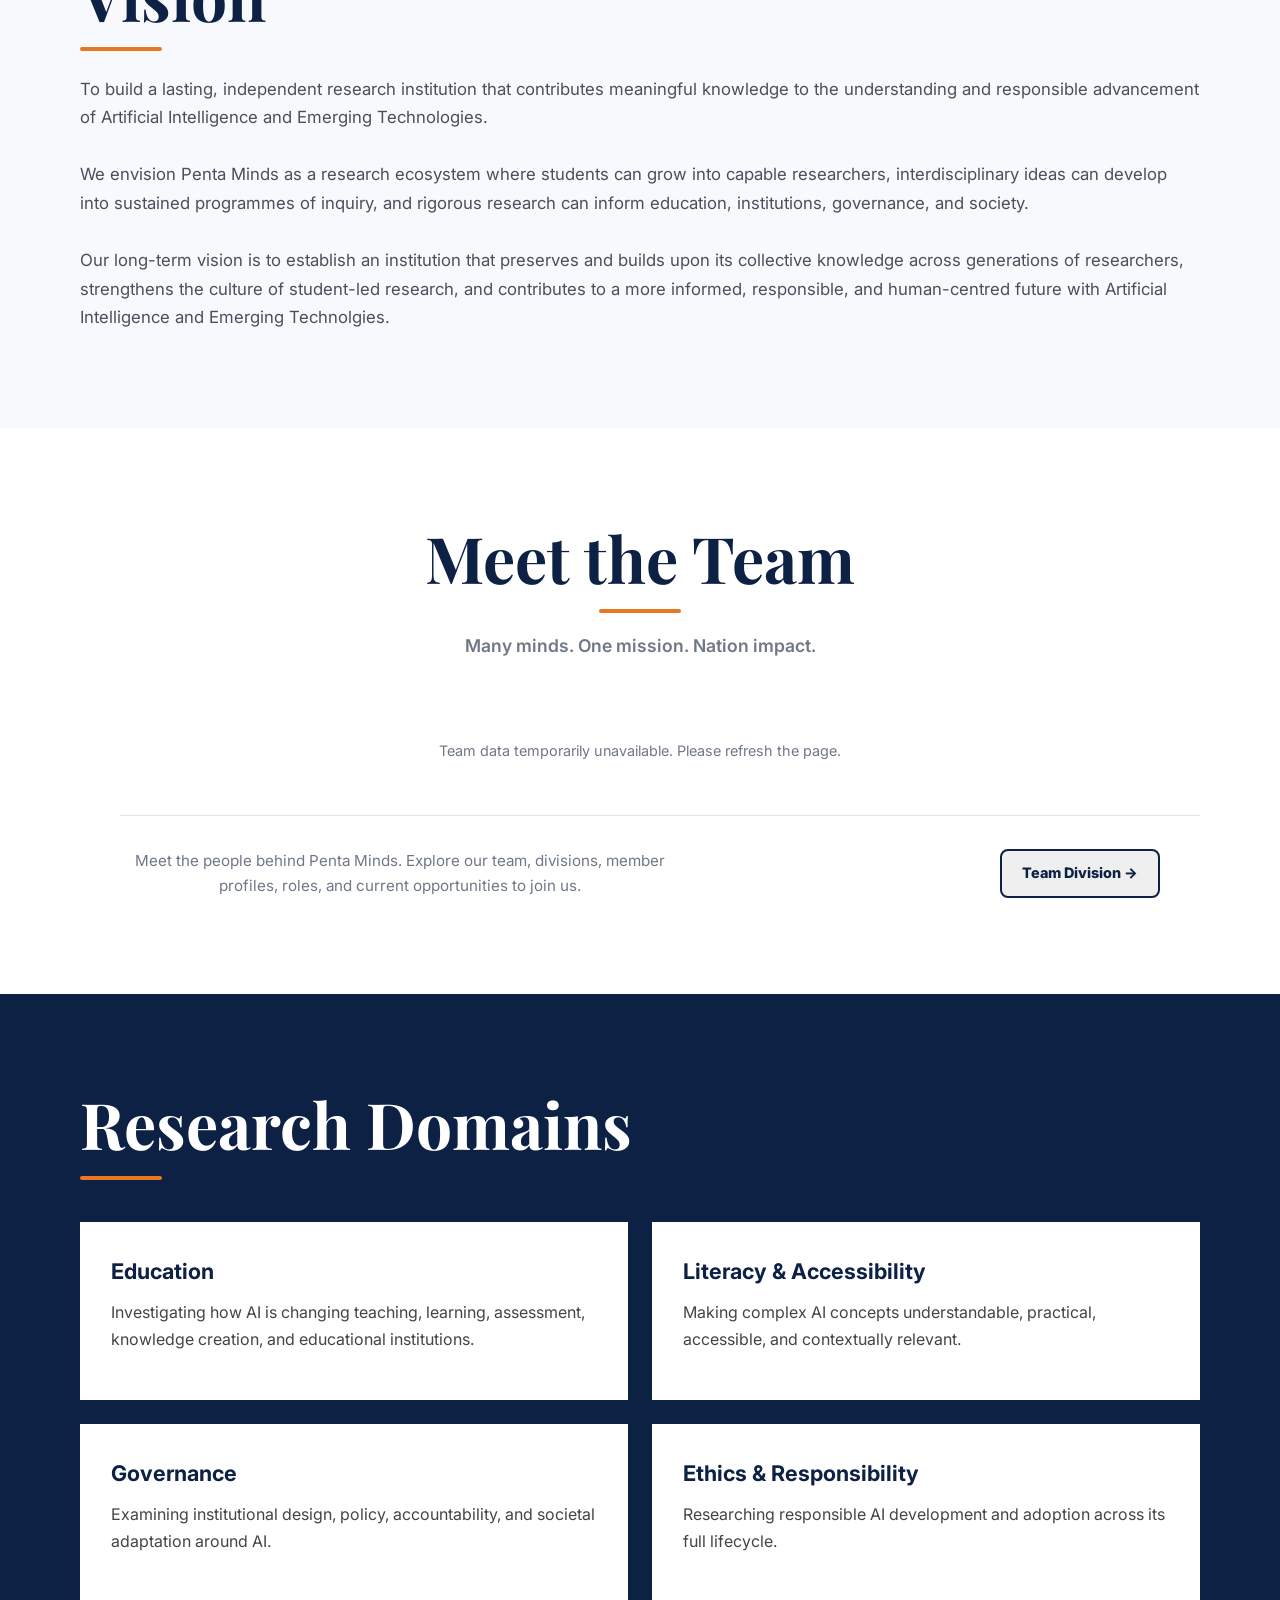
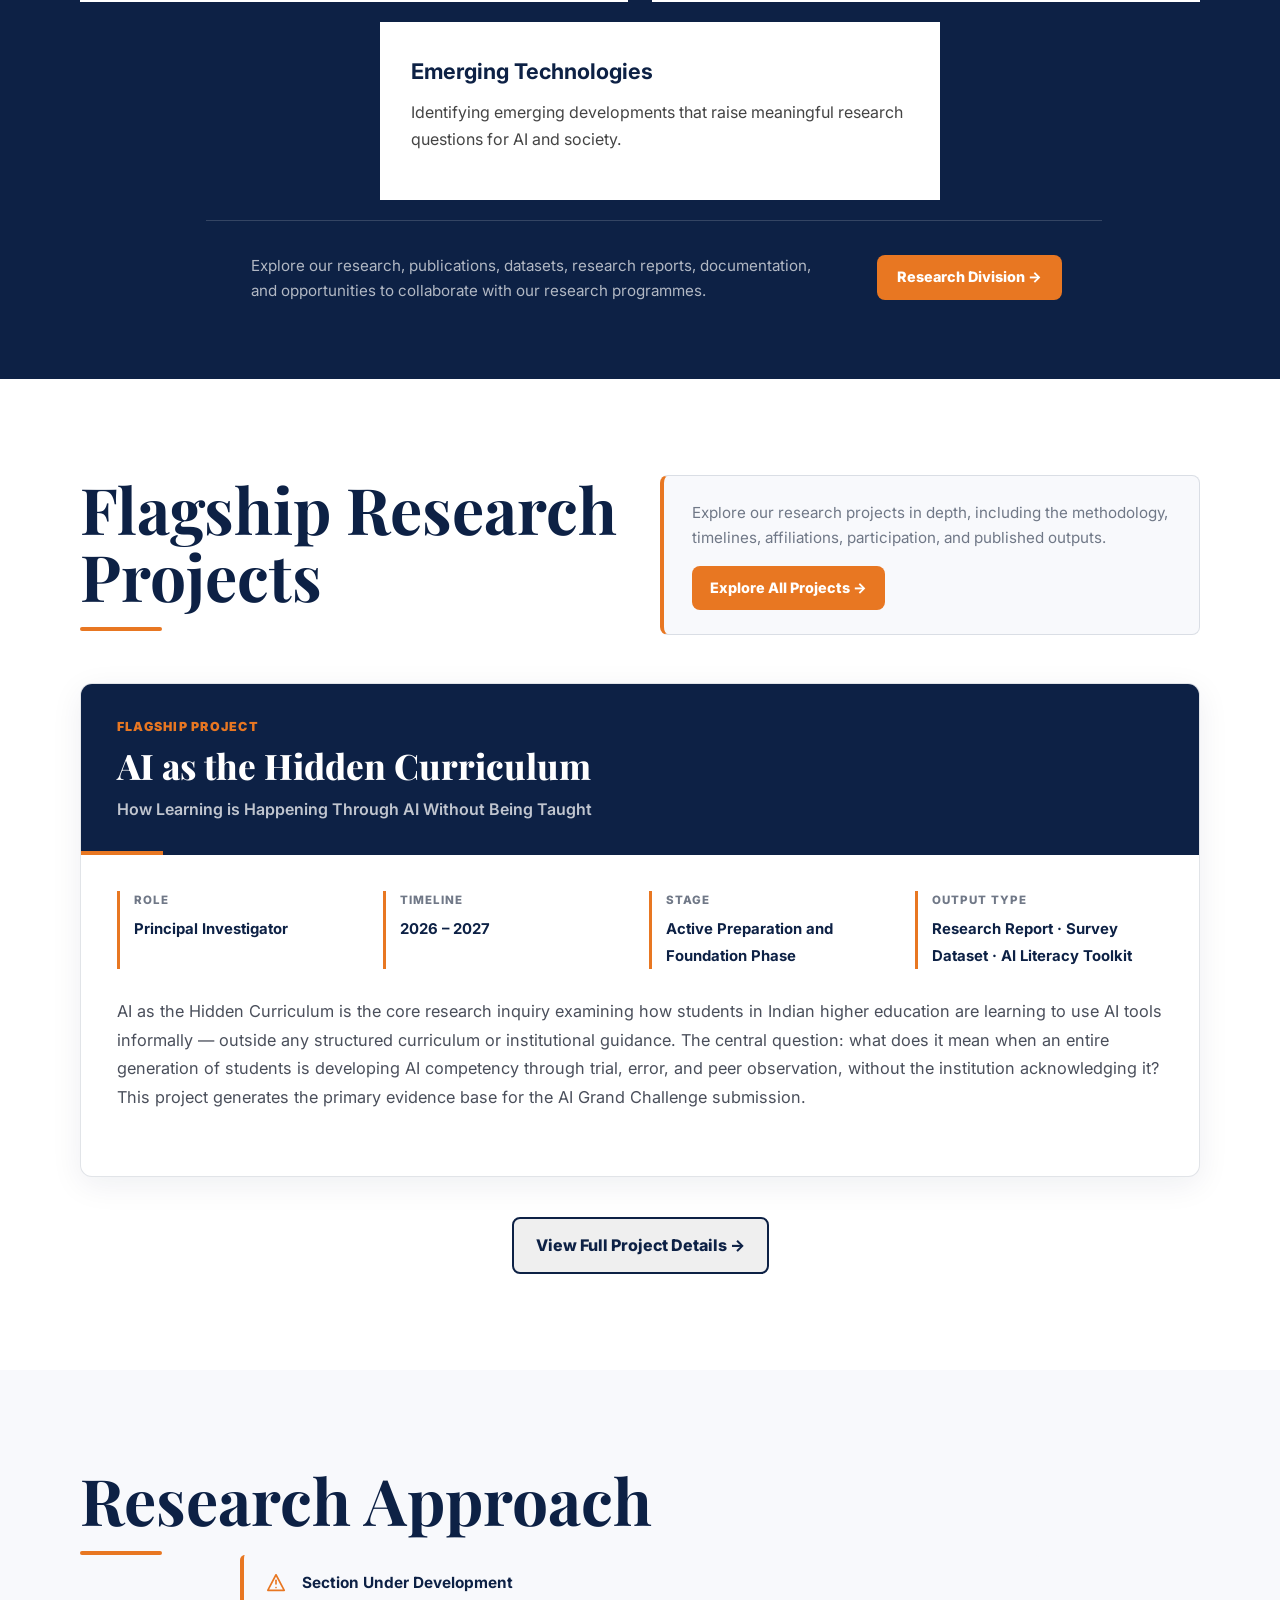
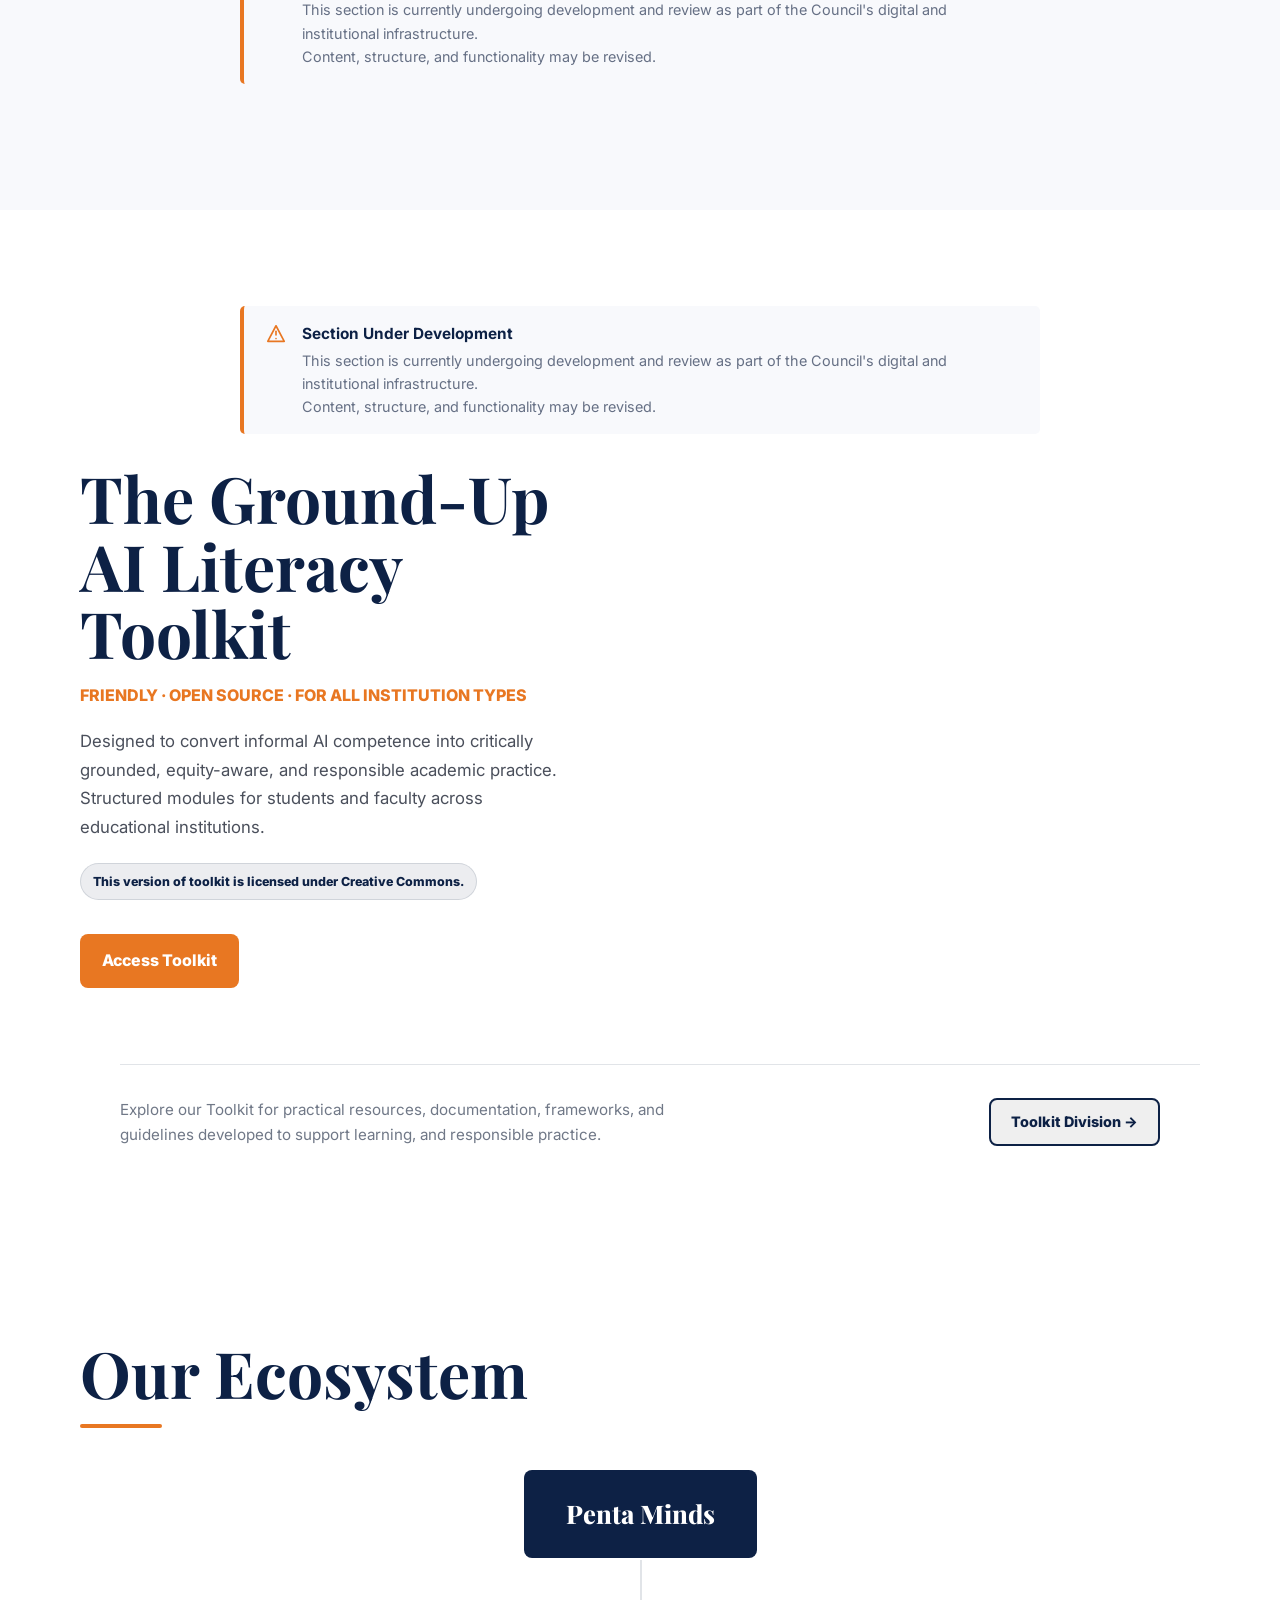
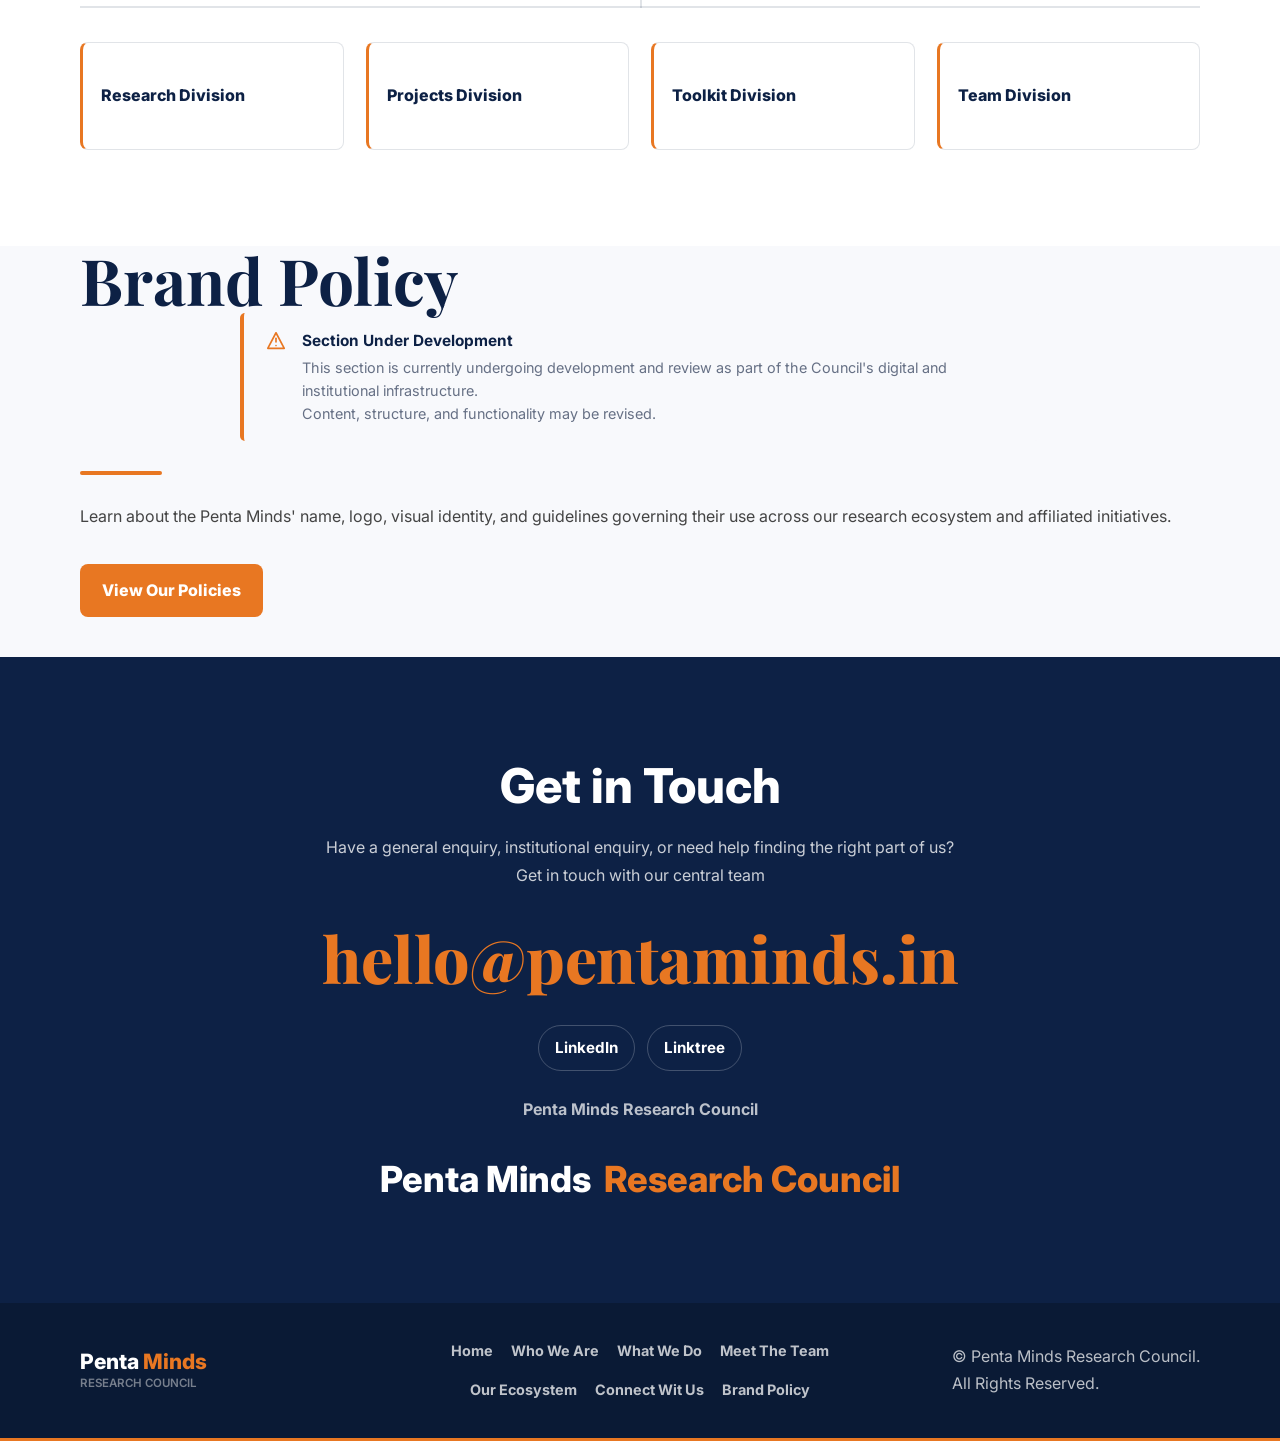
==== commit f7c41c7f: "Update contact section" ====
--- a/index.html
+++ b/index.html
@@ -997,7 +997,7 @@
         <li><a href="javascript:void(0)" onclick="redirectTo('https://team.pentaminds.in', 'Entering Team Division…')">Meet The Team </a></li>
         <li><a href="#ecosystem">Our Ecosystem</a></li>
         <li><a href="#contact">Connect Wit Us</a></li>
-        <li><a href="https://go.pentaminds.in/notice">Brand Policy</a></li>
+        <li><a href="https://go.pentaminds.in/policy">Brand Policy</a></li>
       </ul>
       <span style="display:flex;flex-direction:column;align-items:flex-end;gap:6px;">
   <span>© Penta Minds Research Council. <br> All Rights Reserved.</span>
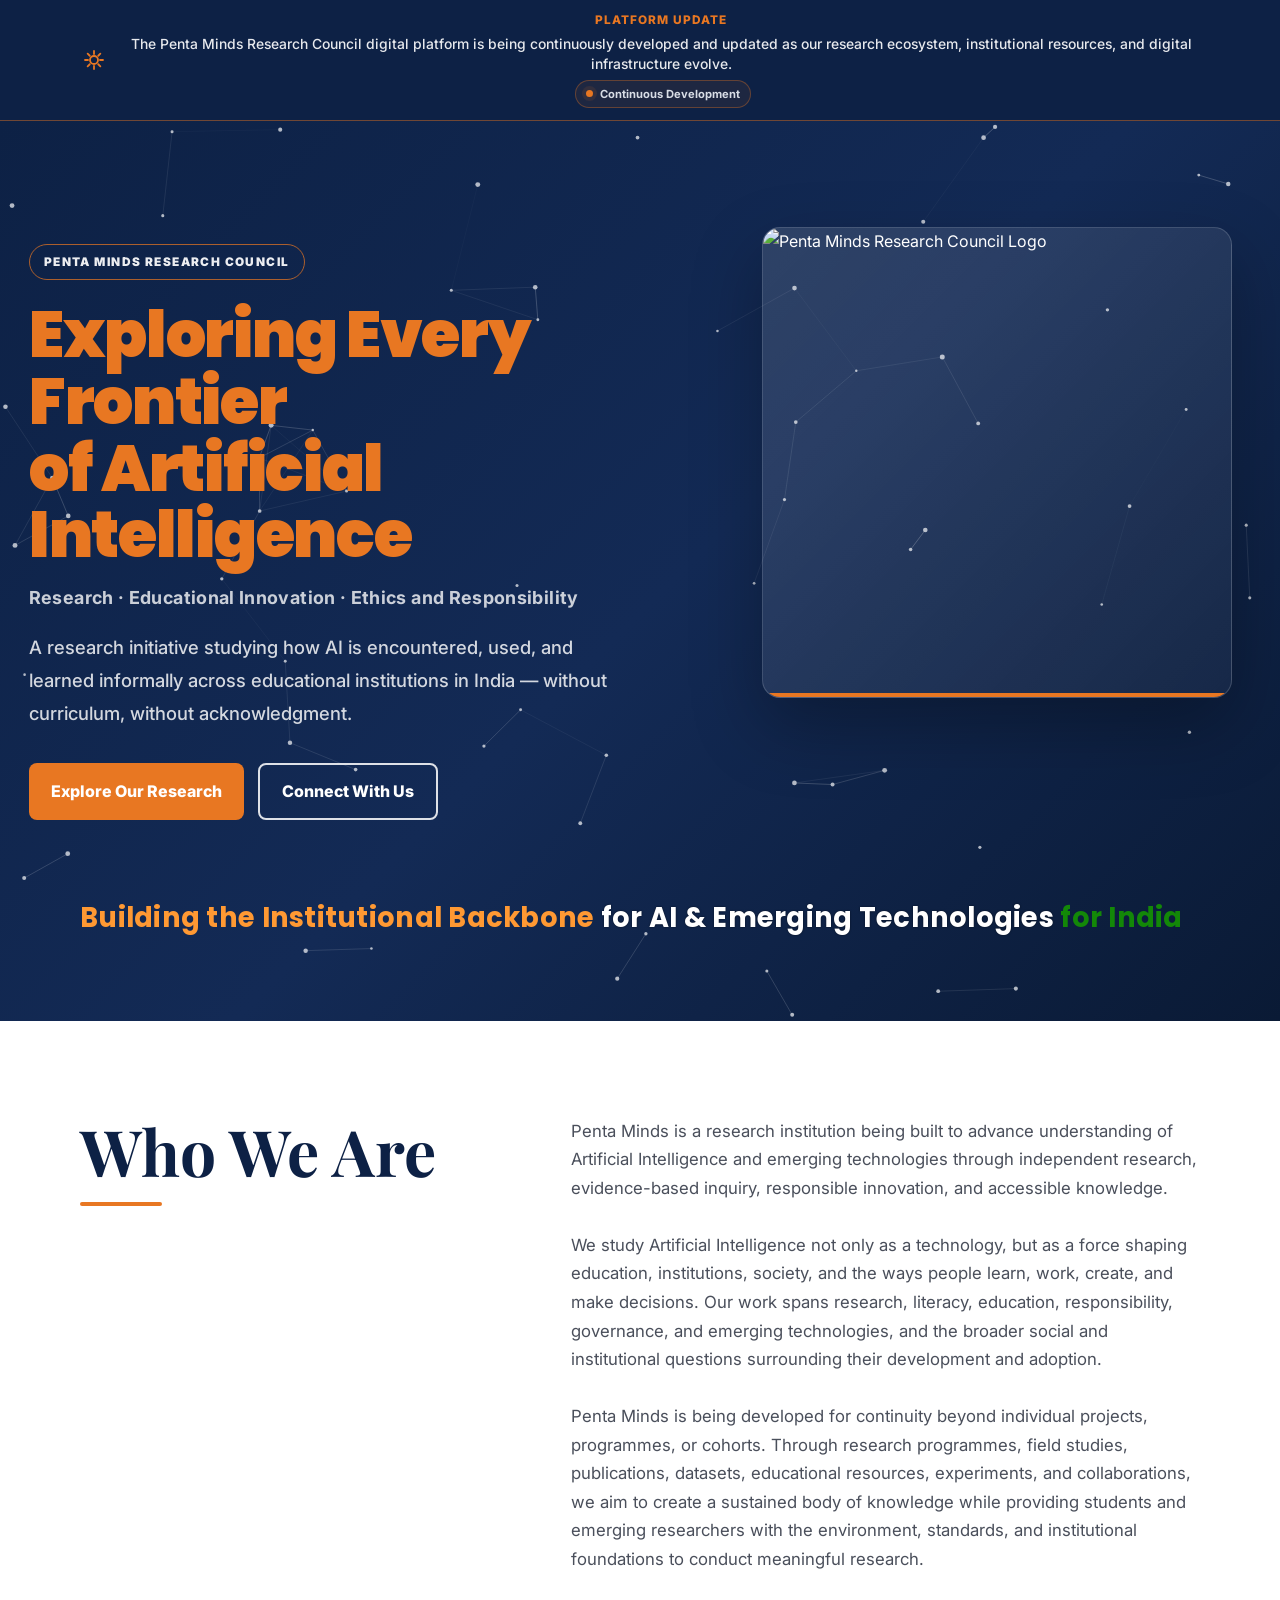
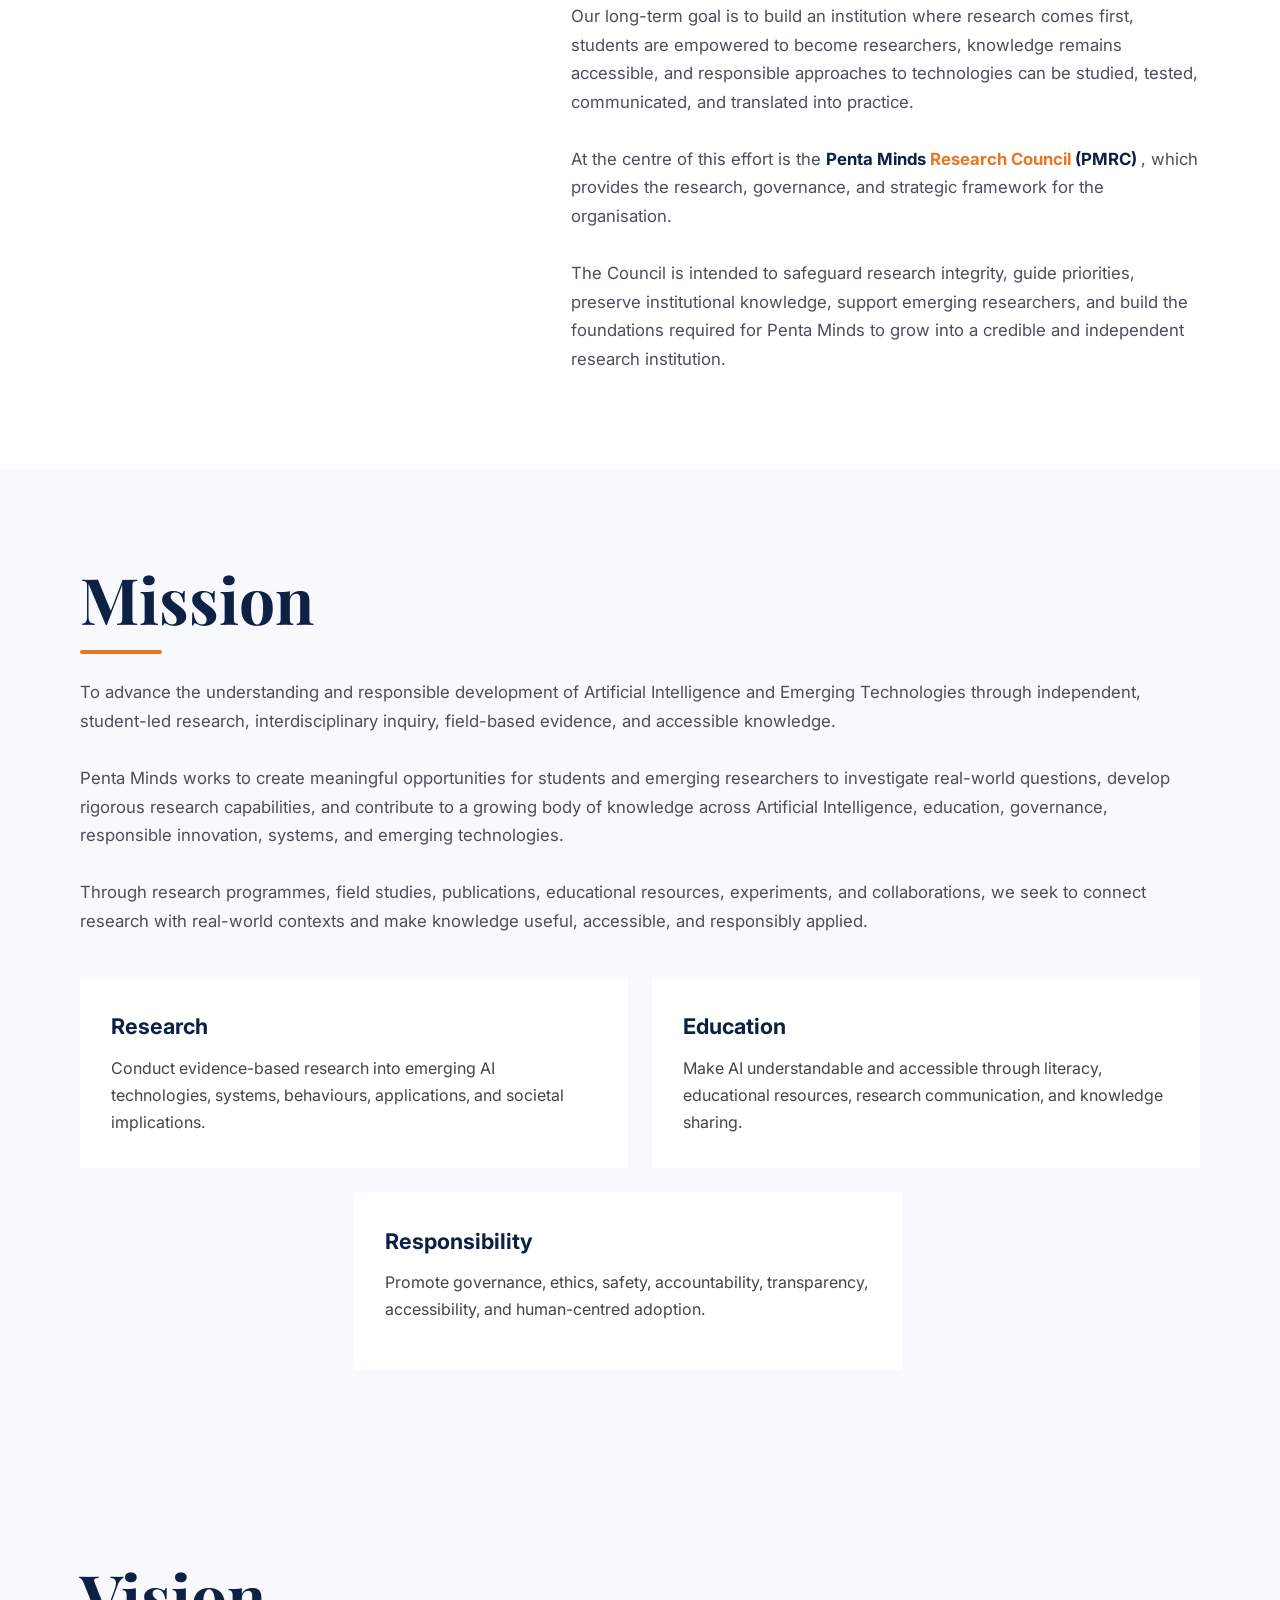
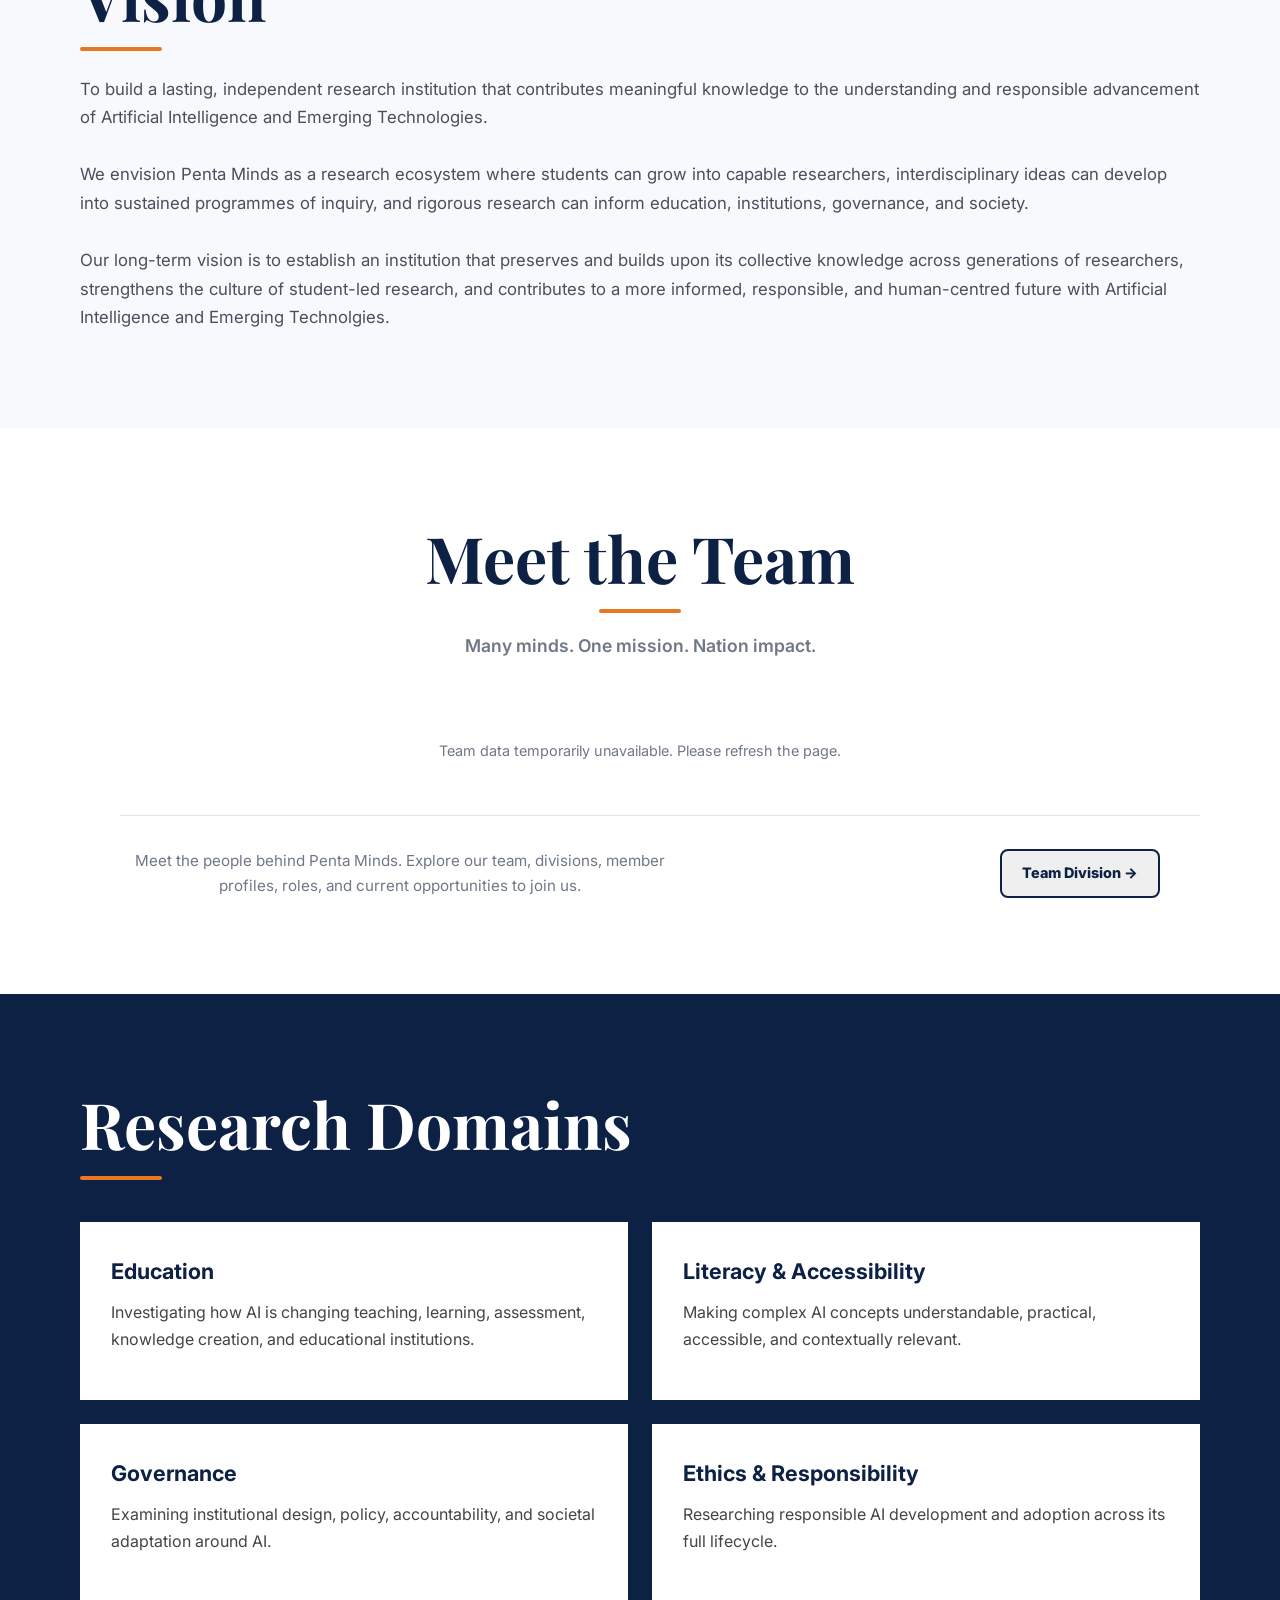
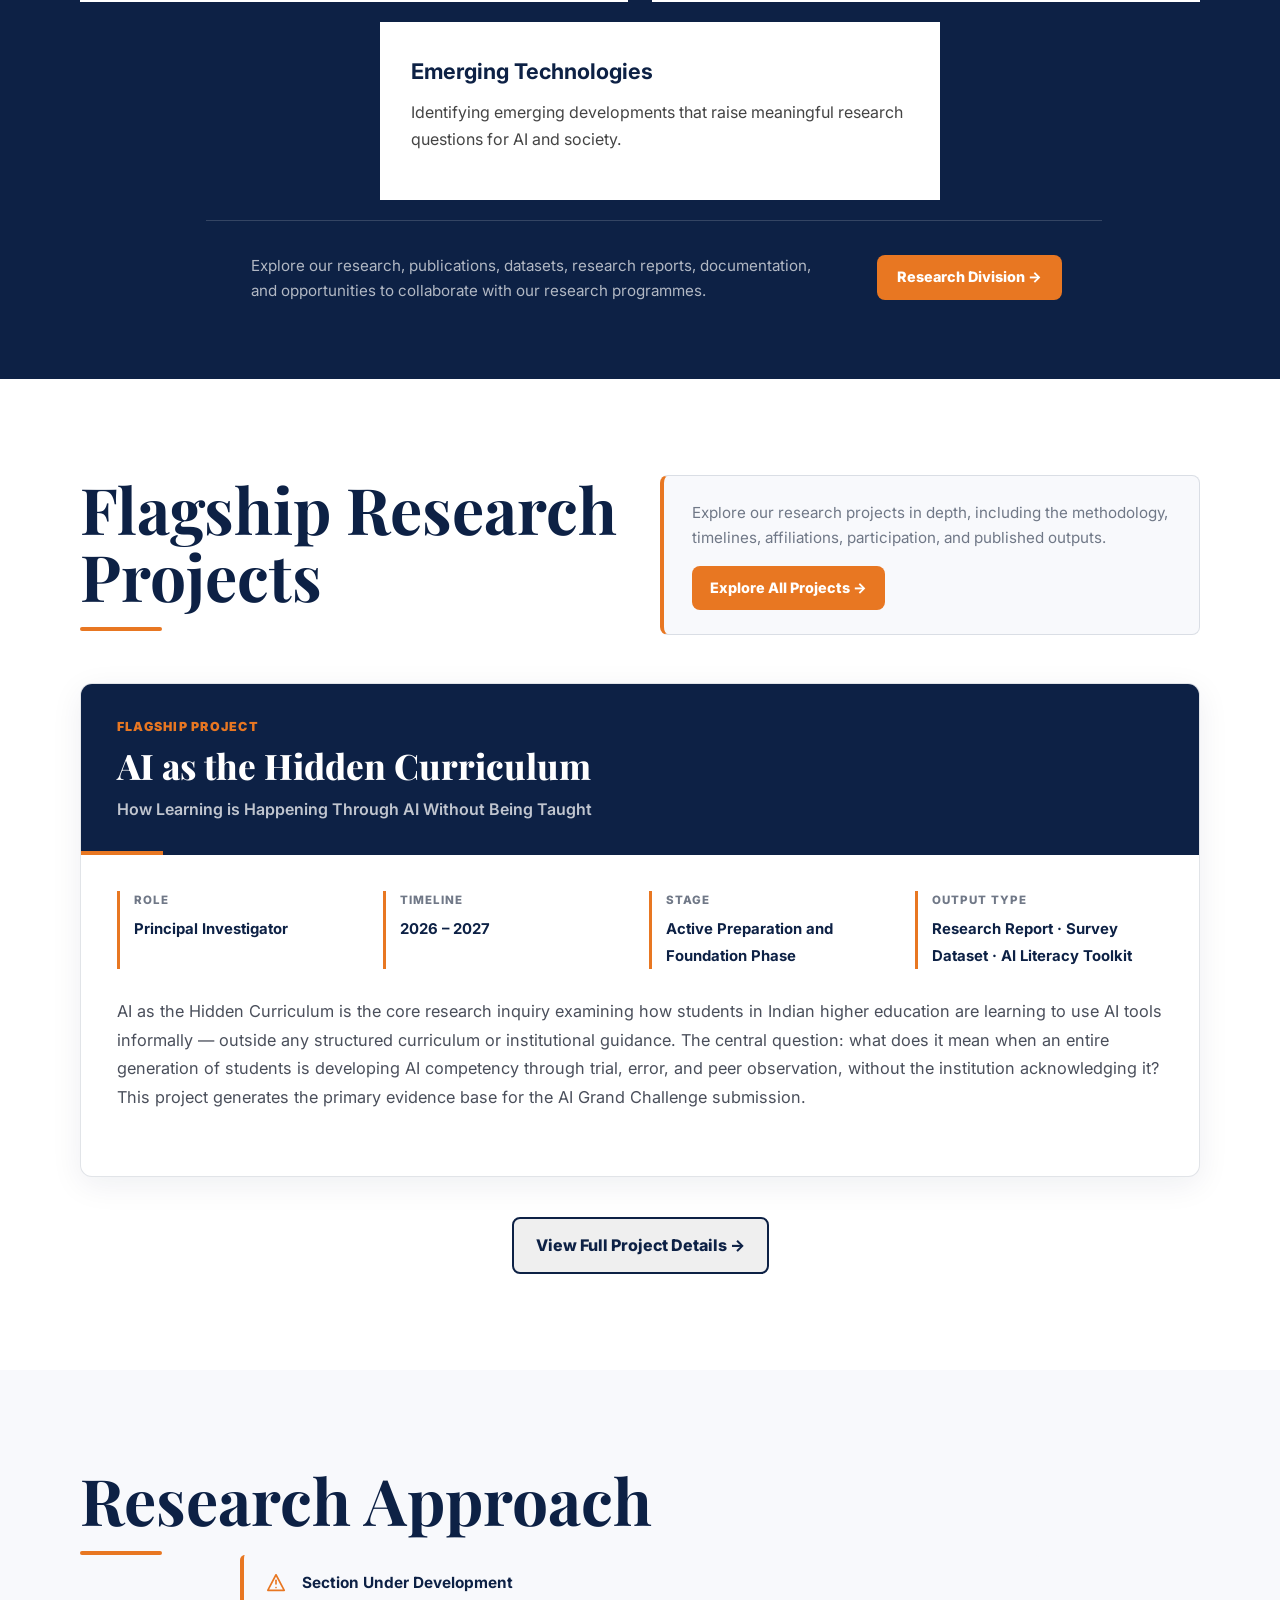
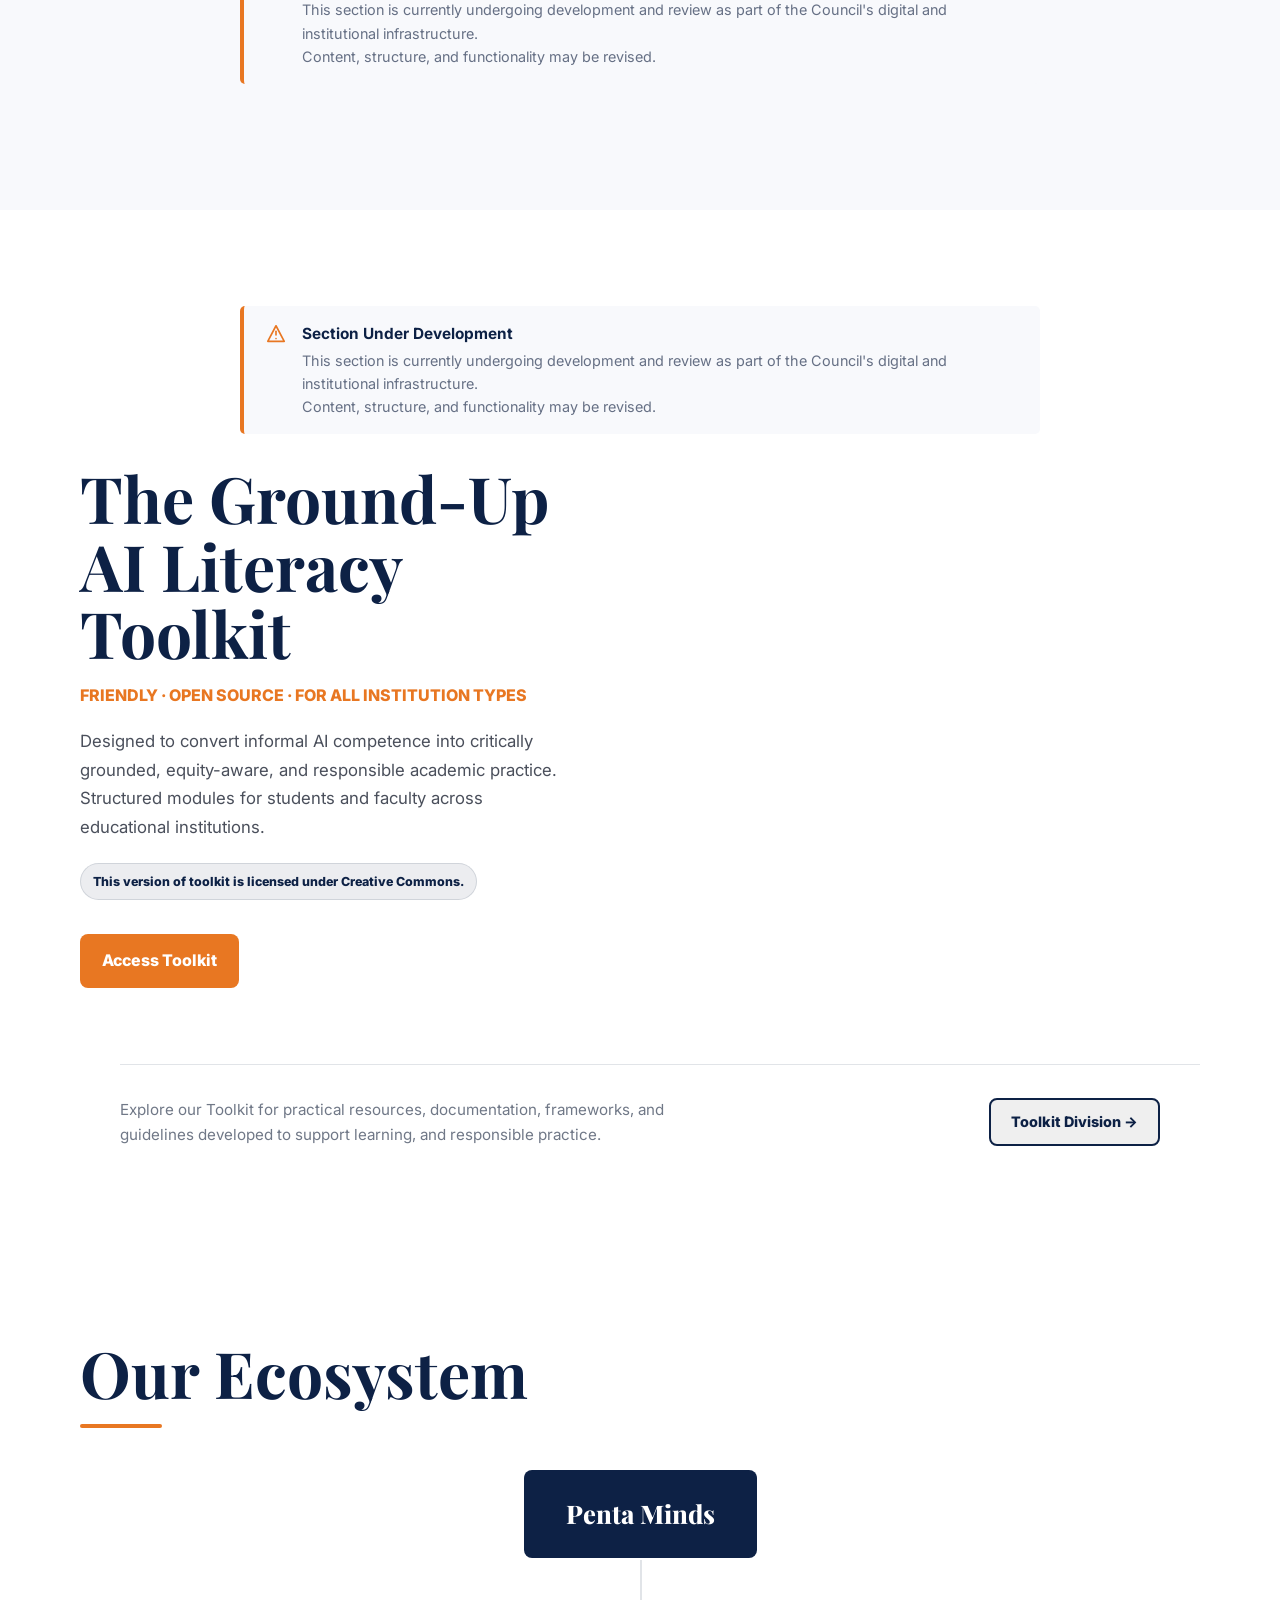
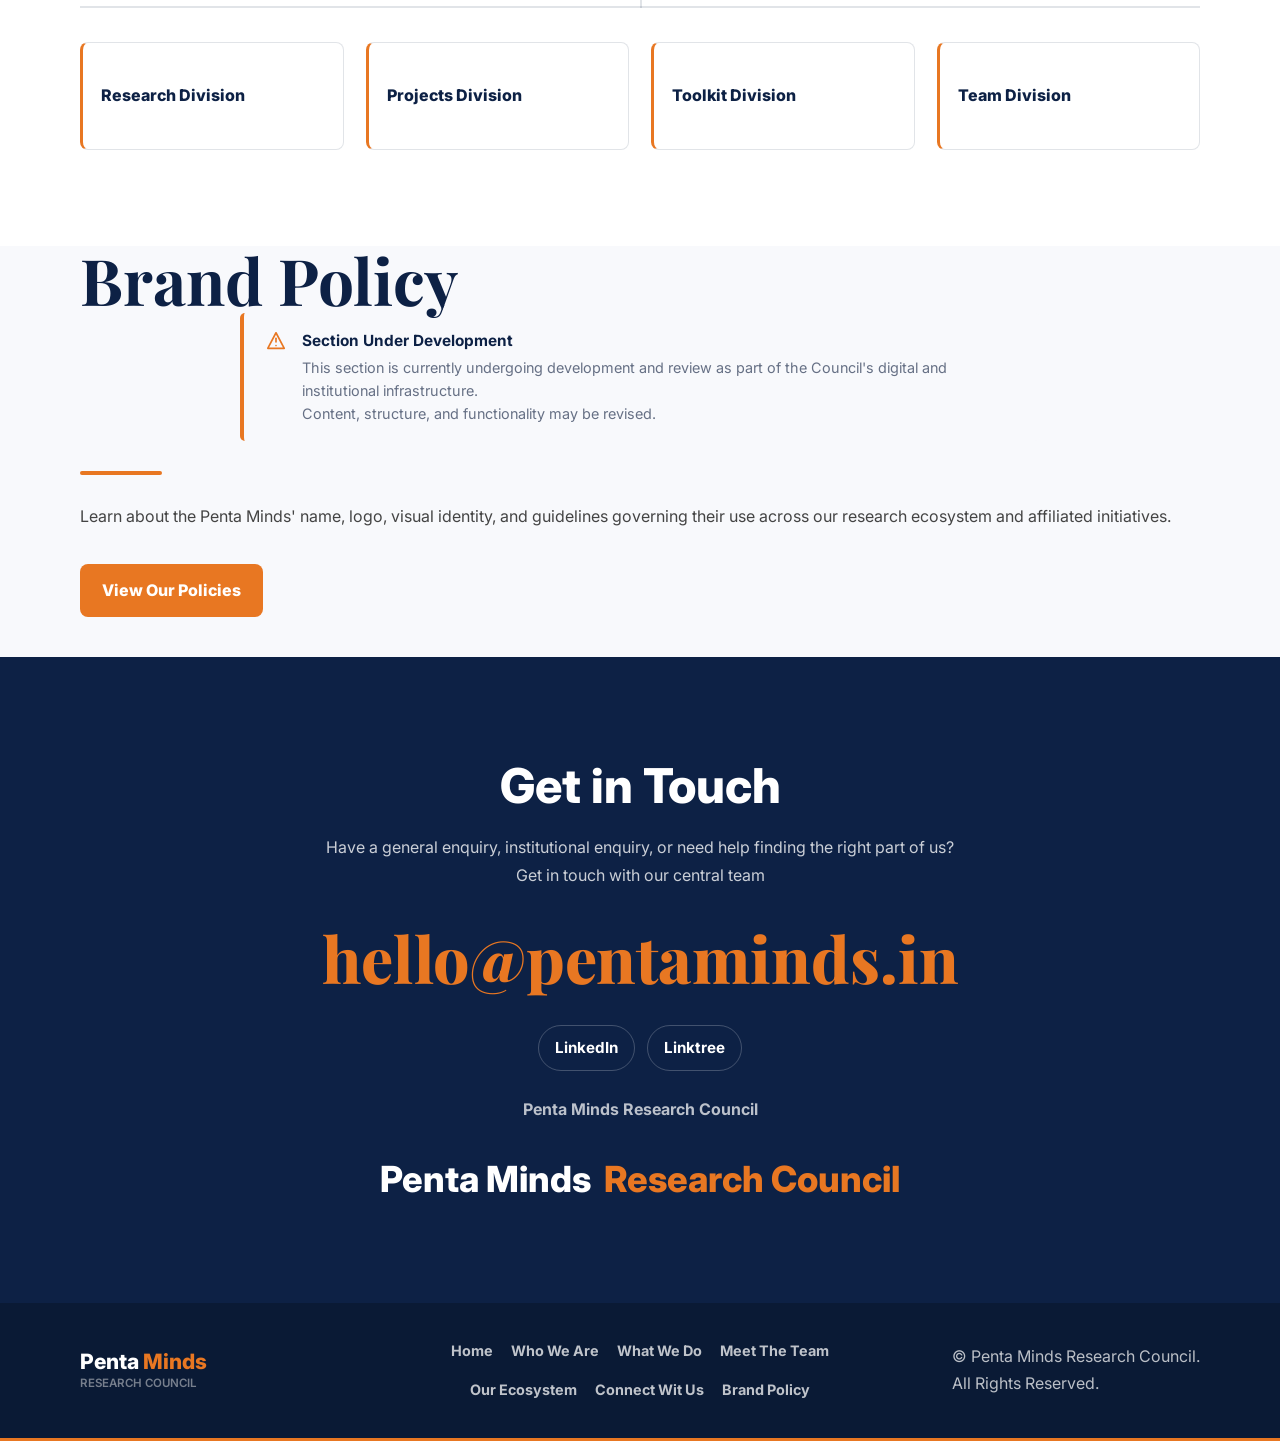
==== commit 4fea7c14: "Update index.html" ====
--- a/index.html
+++ b/index.html
@@ -77,8 +77,8 @@
       <ul class="nav-links">
         <li><a class="nav-link active" href="#home">Home</a></li>
         <li><a class="nav-link" href="#about">Who We Are</a></li>
-        <li><a class="nav-link" onclick="redirectTo('https://research.pentaminds.in', 'Entering Research Division…')">What We Do</a></li>
-        <li><a class="nav-link" onclick="redirectTo('https://team.pentaminds.in', 'Entering Team Division…')">Meet The Team</a></li>
+        <li><a class="nav-link" onclick="redirectTo('https:/research.pentaminds.in', 'Entering Research Division…')">What We Do</a></li>
+        <li><a class="nav-link" onclick="redirectTo('https:/team.pentaminds.in', 'Entering Team Division…')">Meet The Team</a></li>
         <li><a class="nav-link" href="#ecosystem">Our Ecosystem</a></li>
         <li><a class="nav-link" href="#contact">Connect With Us</a></li>
         <li class="nav-divider" aria-hidden="true"></li>
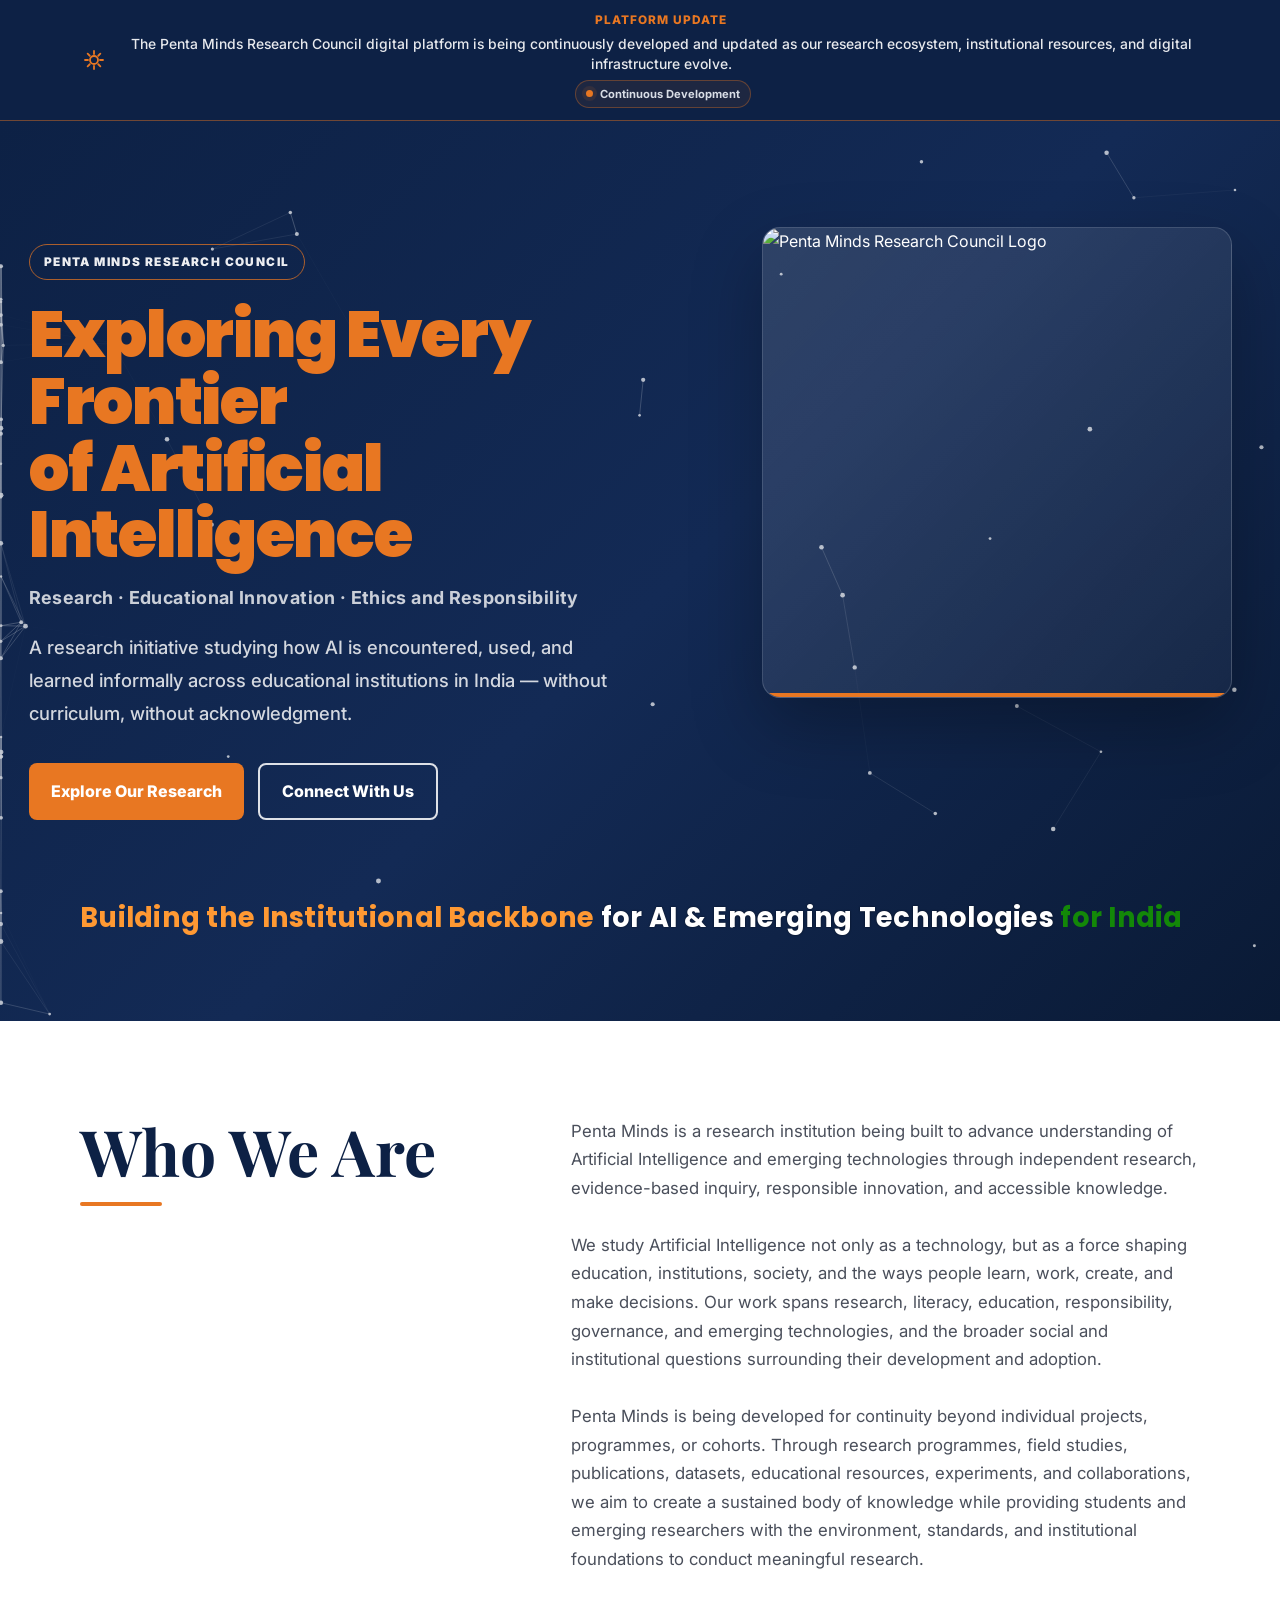
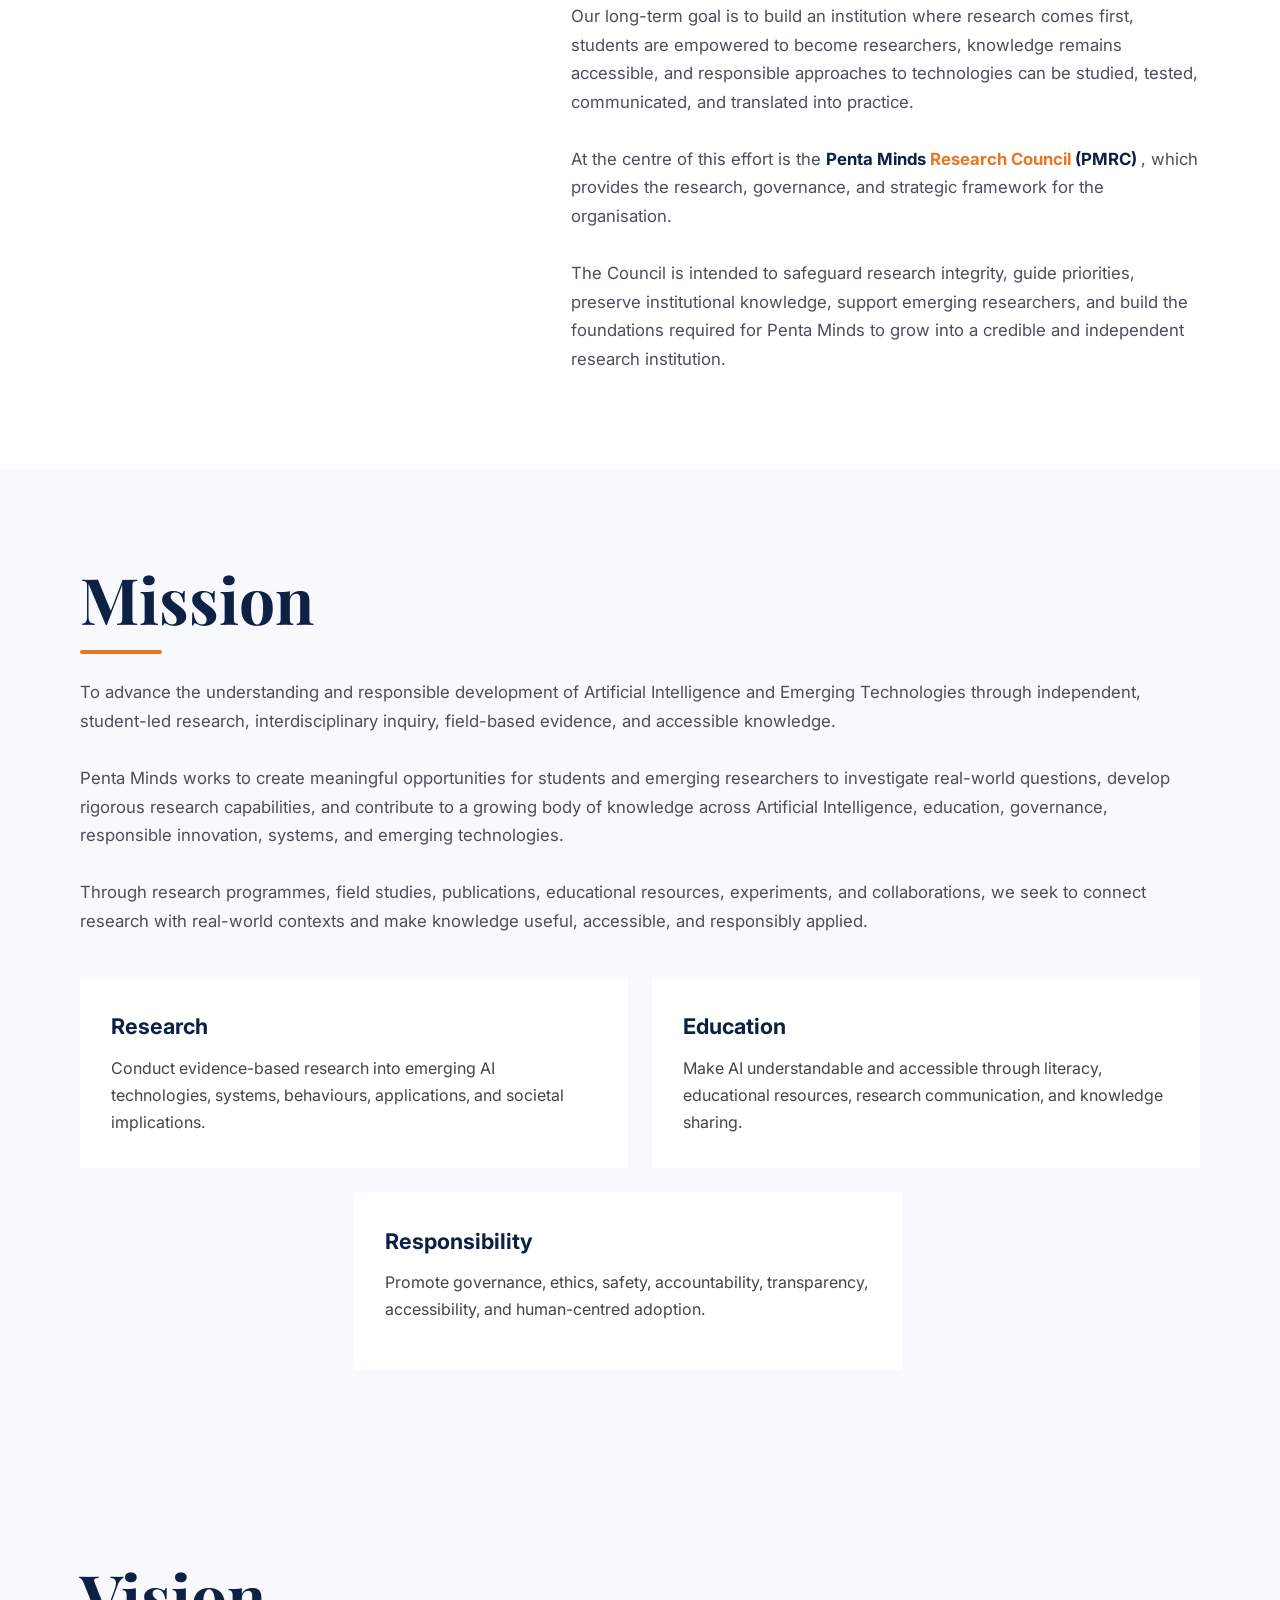
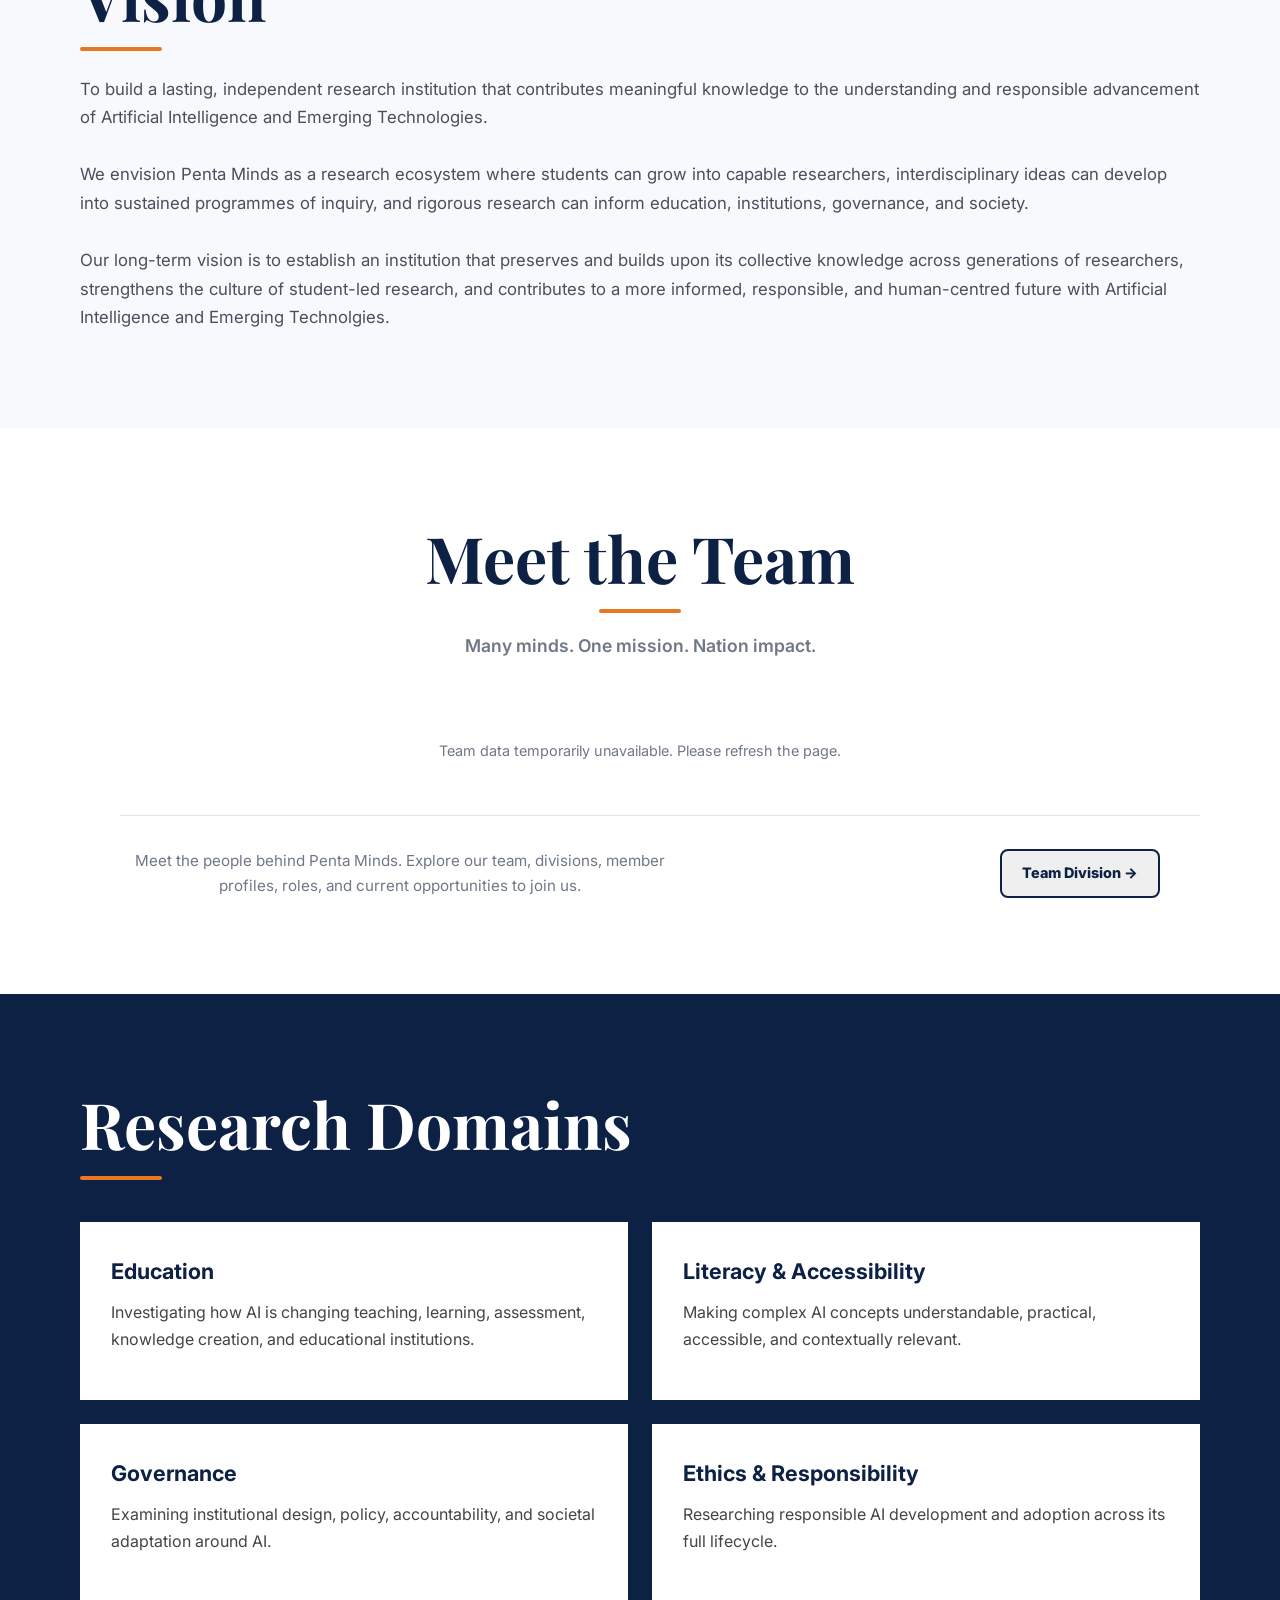
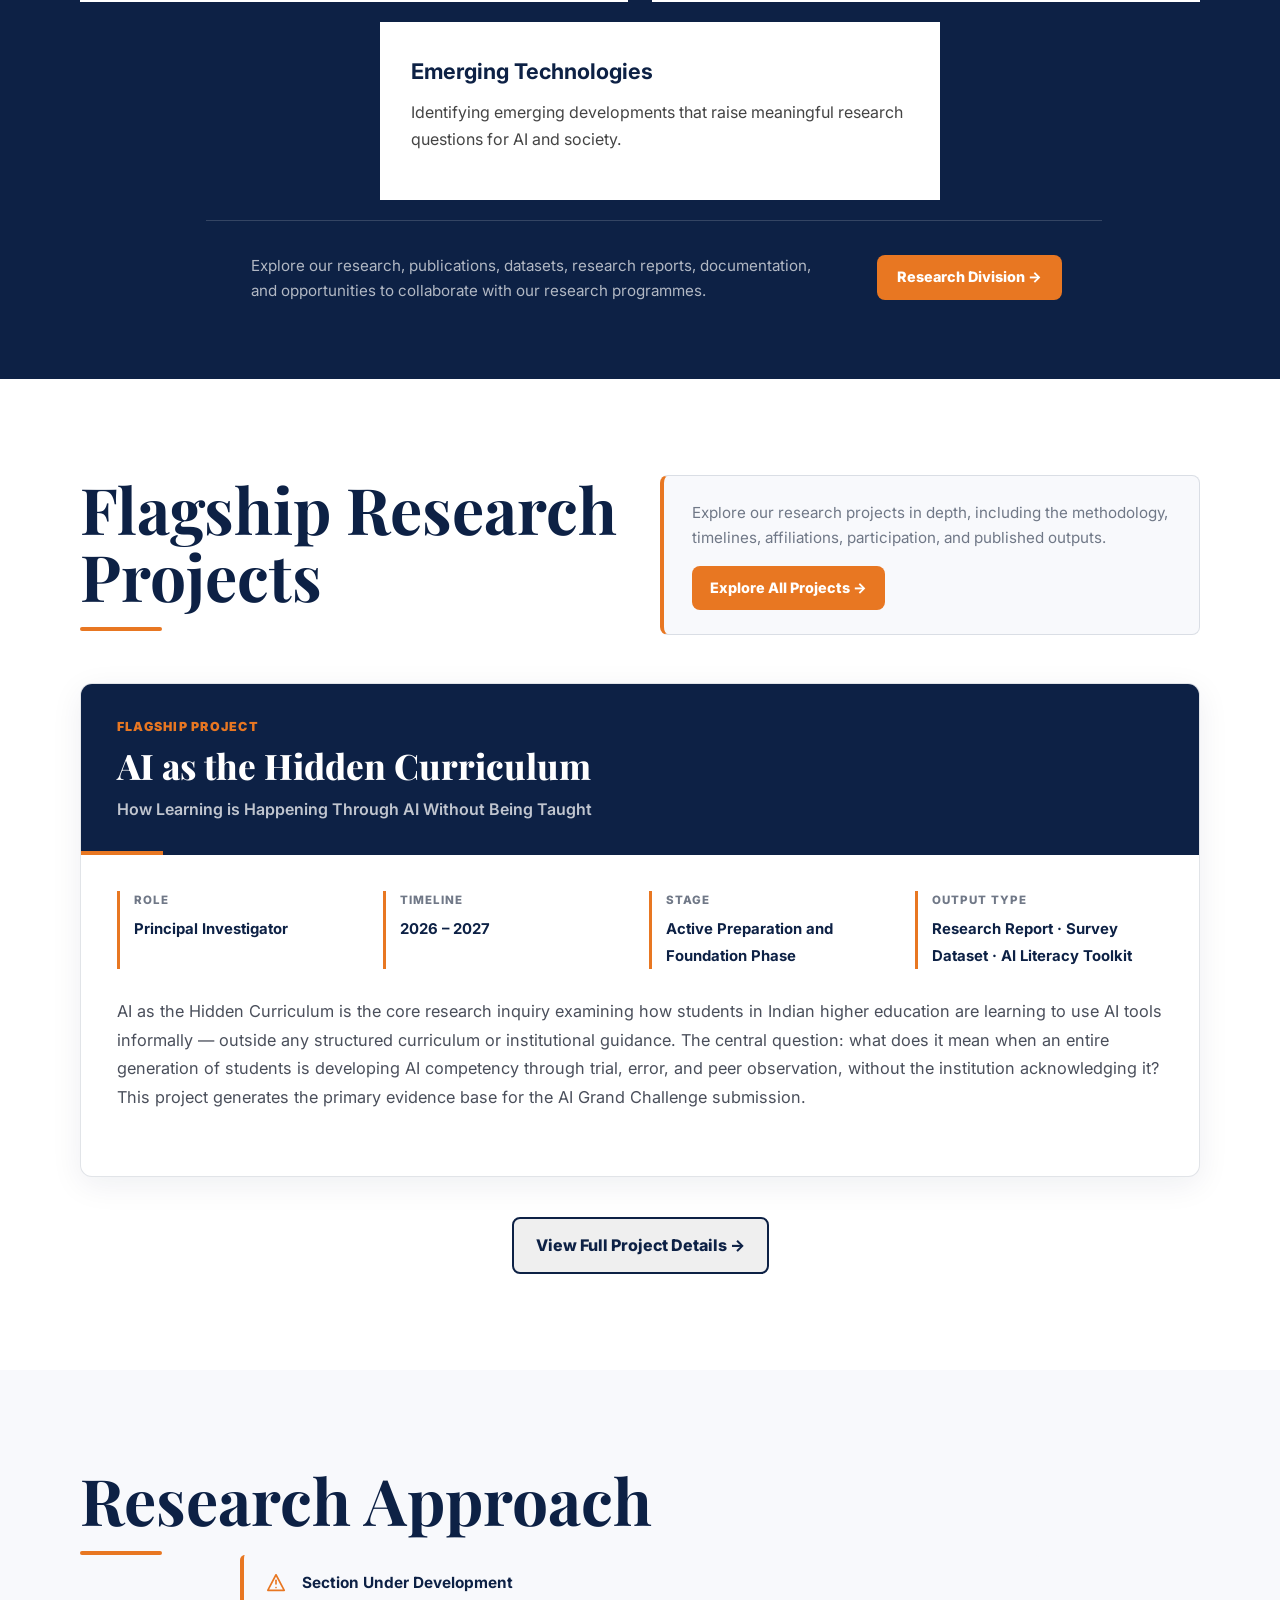
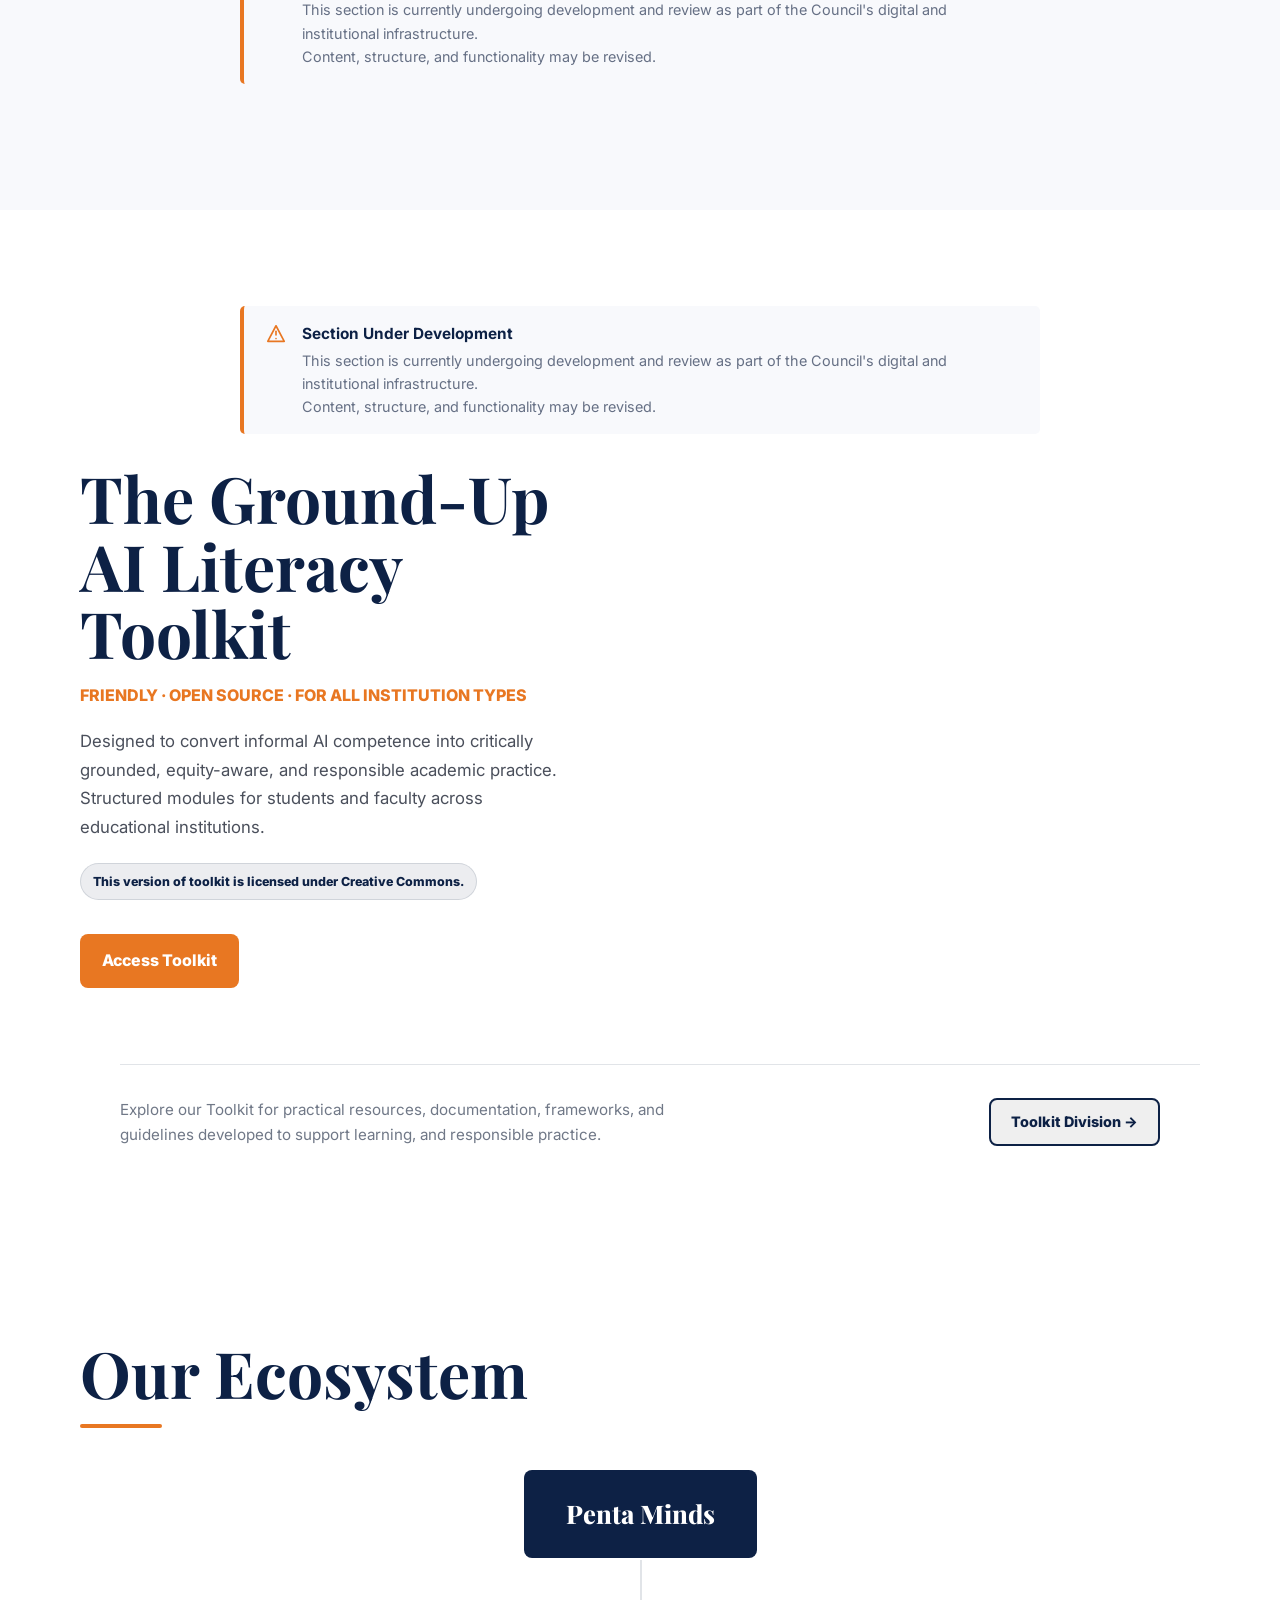
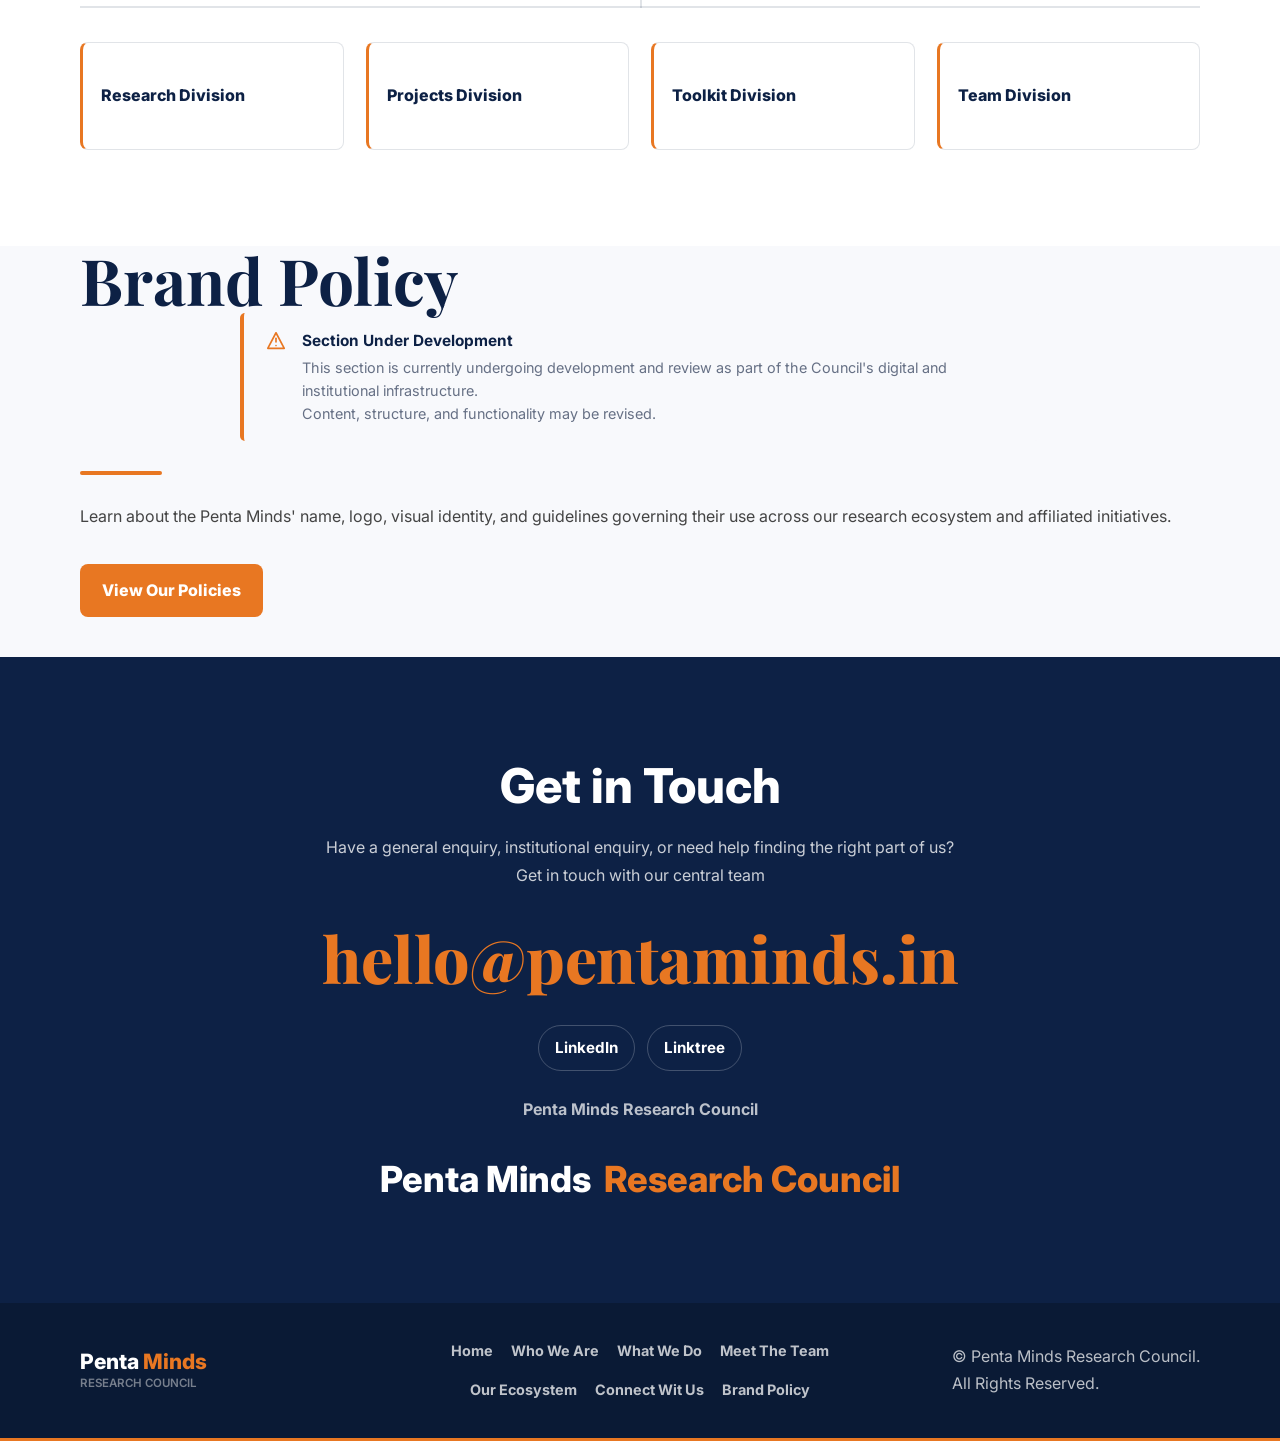
==== commit ec2eff9e: "Update index.html" ====
--- a/index.html
+++ b/index.html
@@ -77,8 +77,8 @@
       <ul class="nav-links">
         <li><a class="nav-link active" href="#home">Home</a></li>
         <li><a class="nav-link" href="#about">Who We Are</a></li>
-        <li><a class="nav-link" onclick="redirectTo('https:/research.pentaminds.in', 'Entering Research Division…')">What We Do</a></li>
-        <li><a class="nav-link" onclick="redirectTo('https:/team.pentaminds.in', 'Entering Team Division…')">Meet The Team</a></li>
+        <li><a class="nav-link" onclick="redirectTo('https://research.pentaminds.in', 'Entering Research Division…')">What We Do</a></li>
+        <li><a class="nav-link" onclick="redirectTo('https://team.pentaminds.in', 'Entering Team Division…')">Meet The Team</a></li>
         <li><a class="nav-link" href="#ecosystem">Our Ecosystem</a></li>
         <li><a class="nav-link" href="#contact">Connect With Us</a></li>
         <li class="nav-divider" aria-hidden="true"></li>
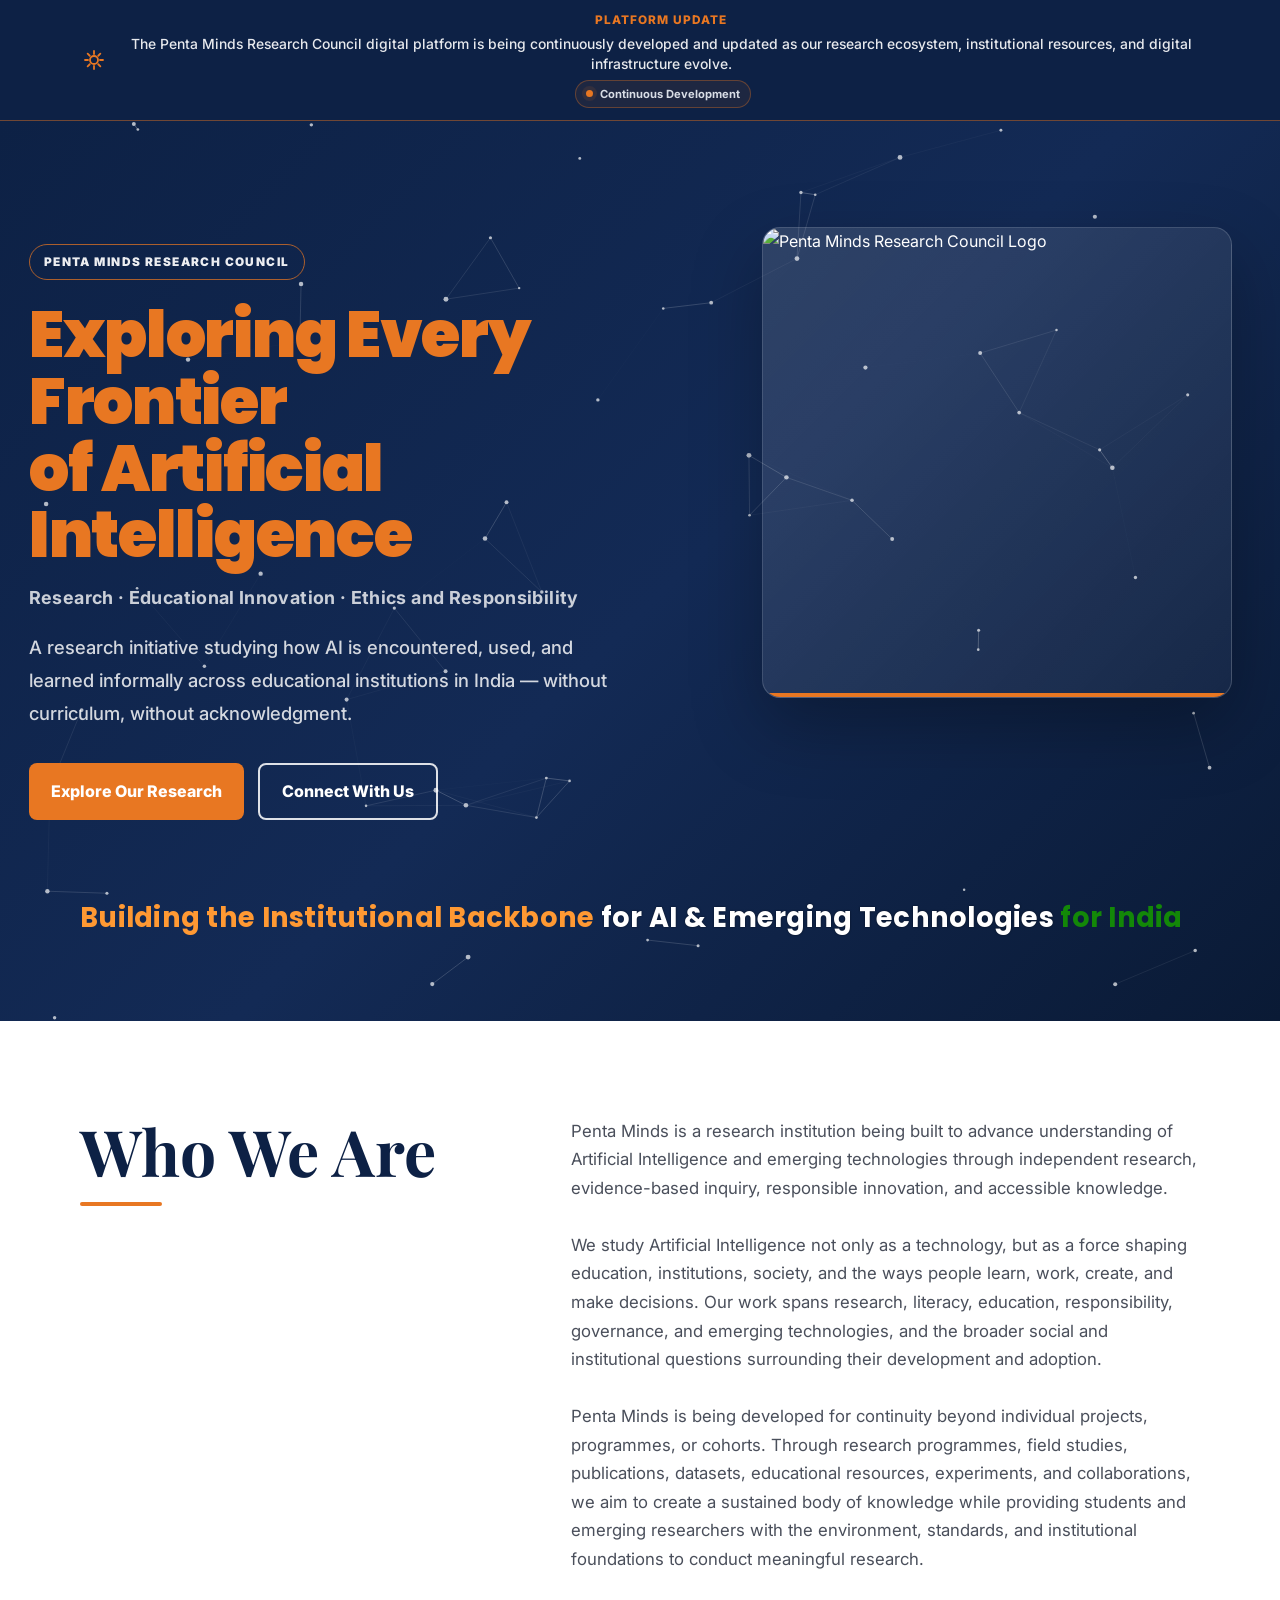
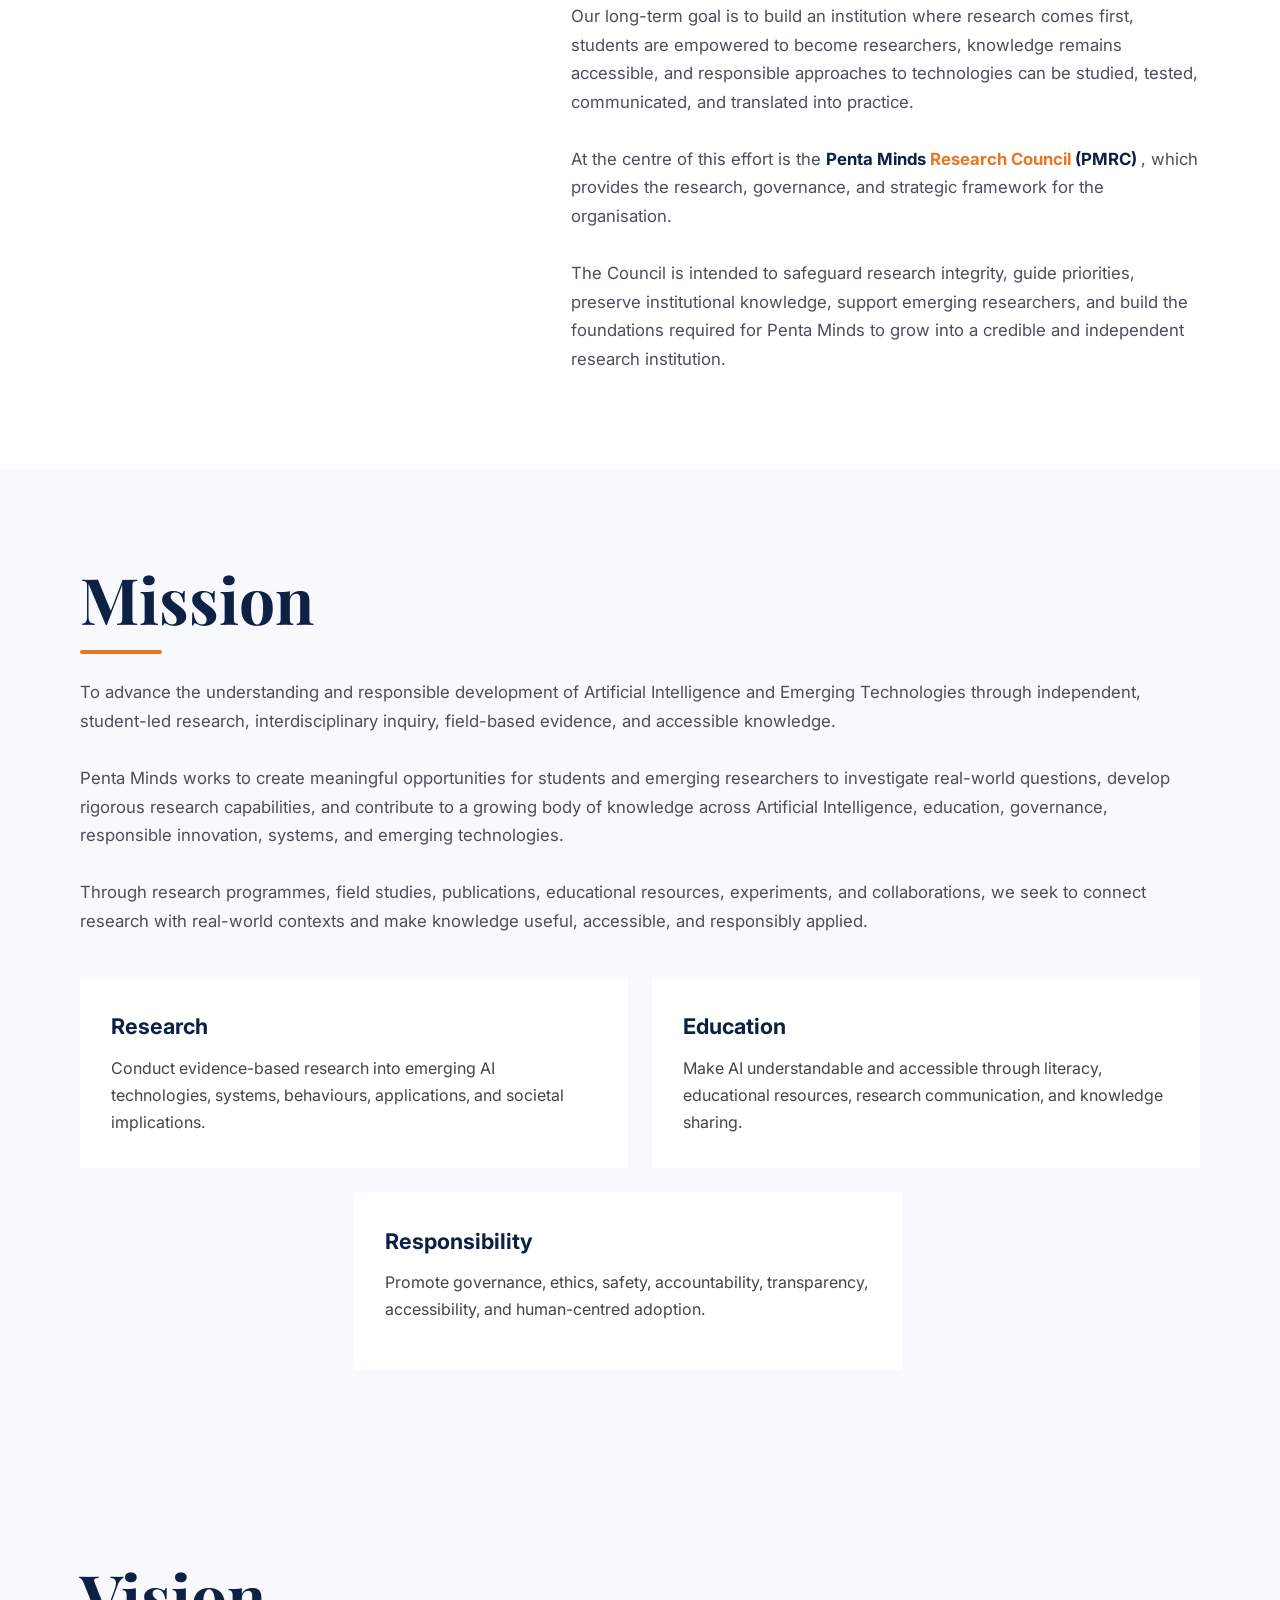
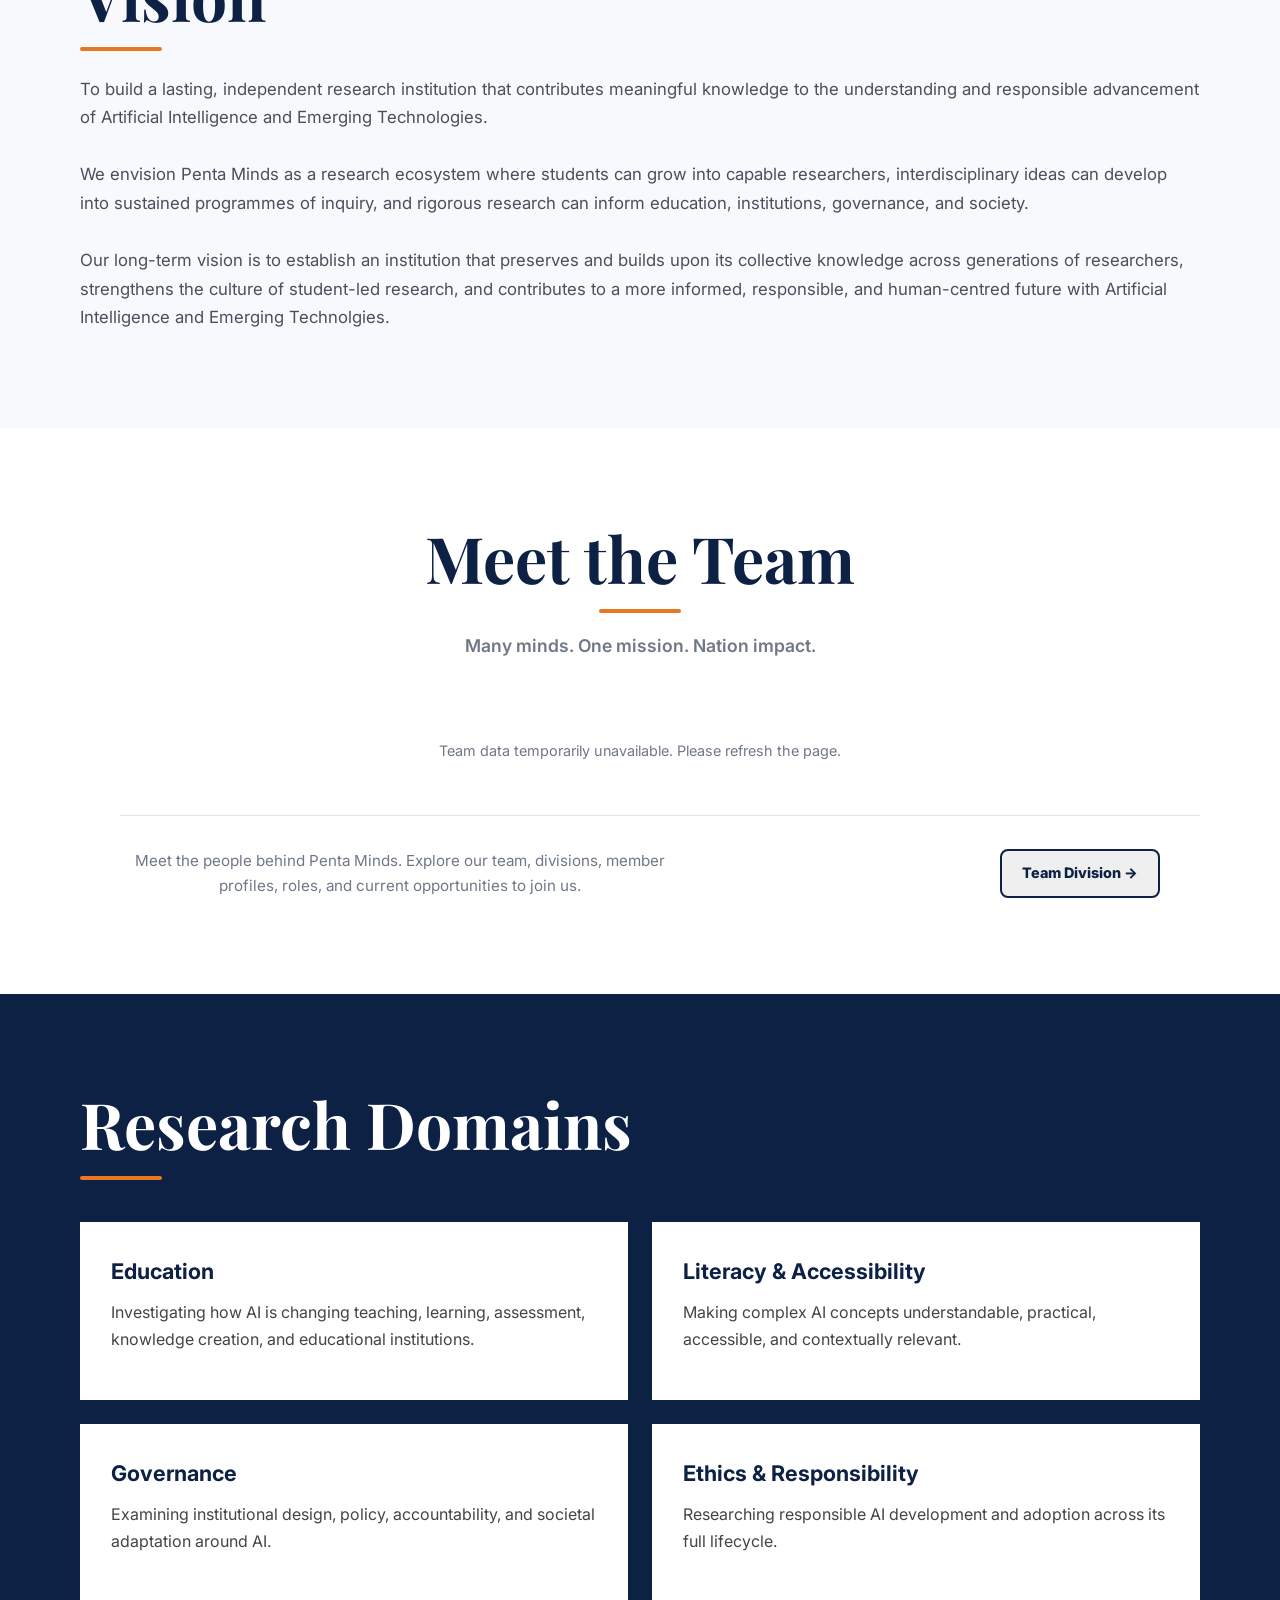
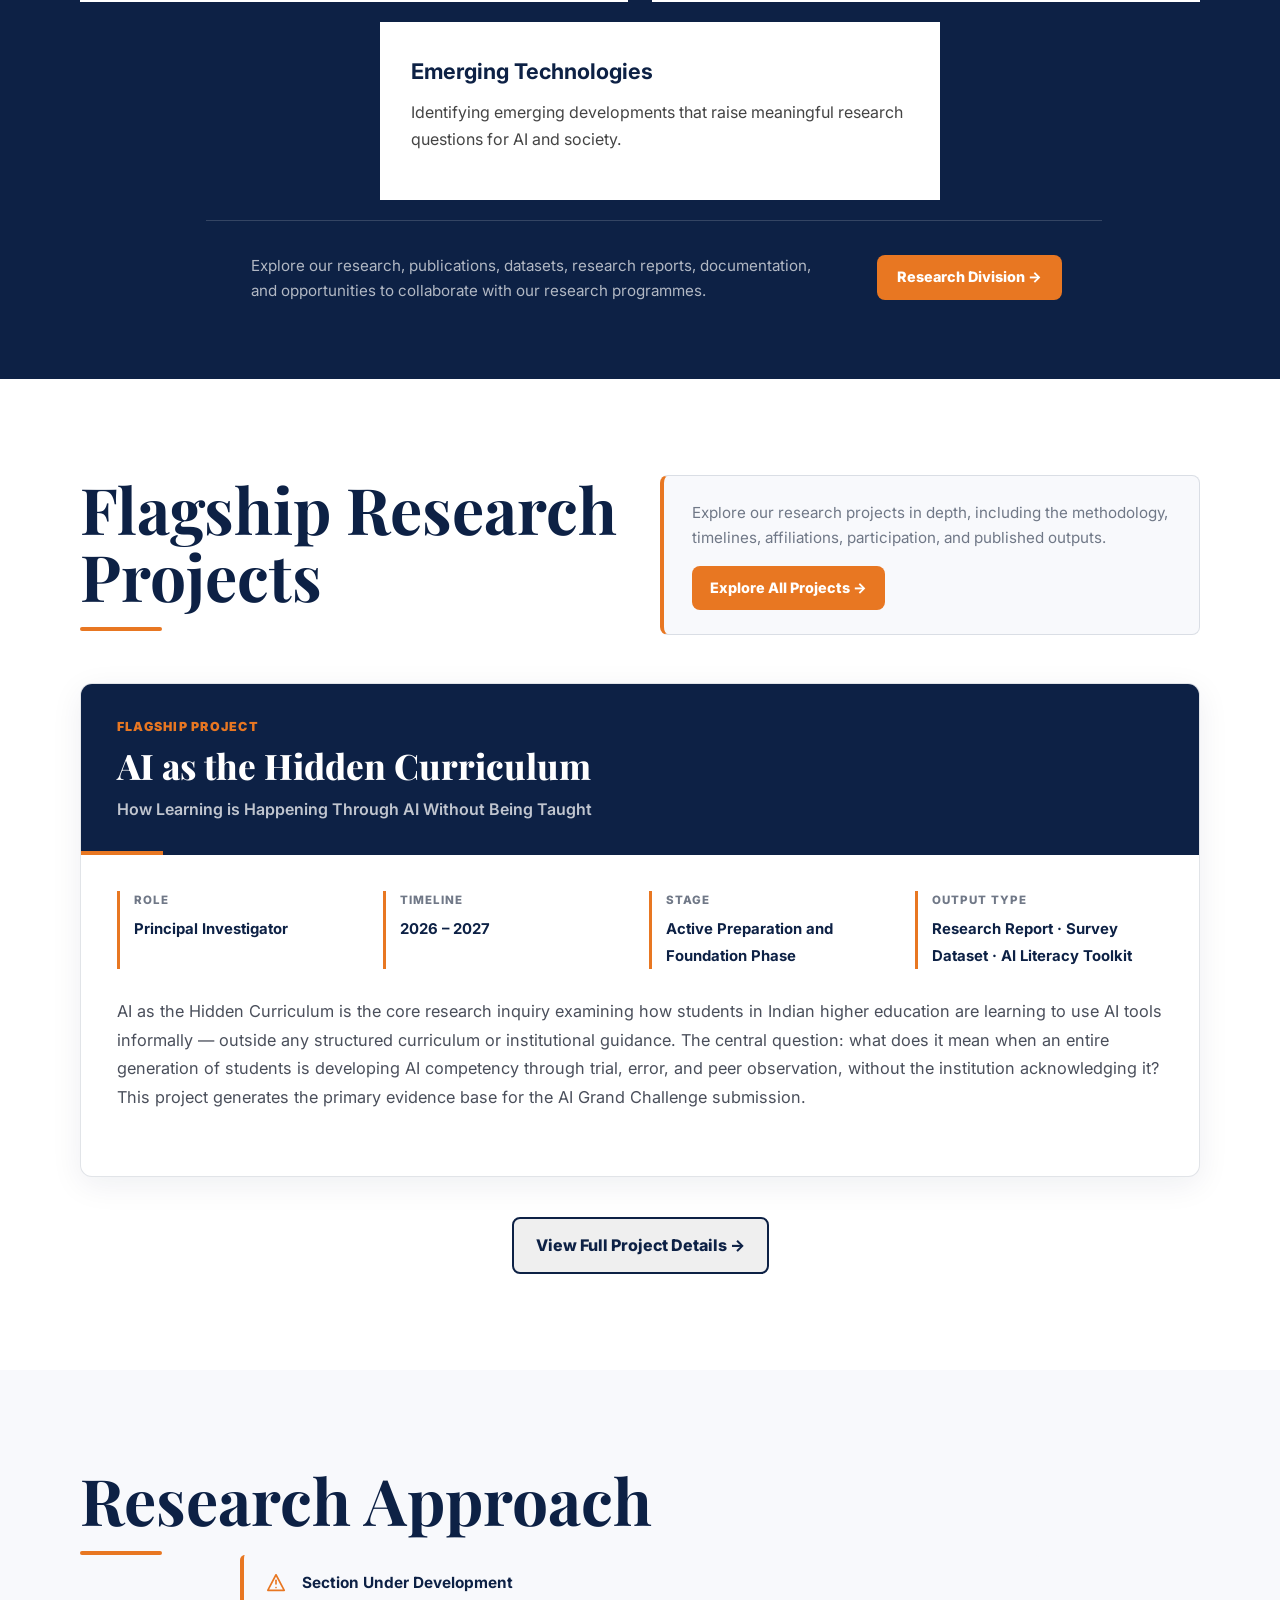
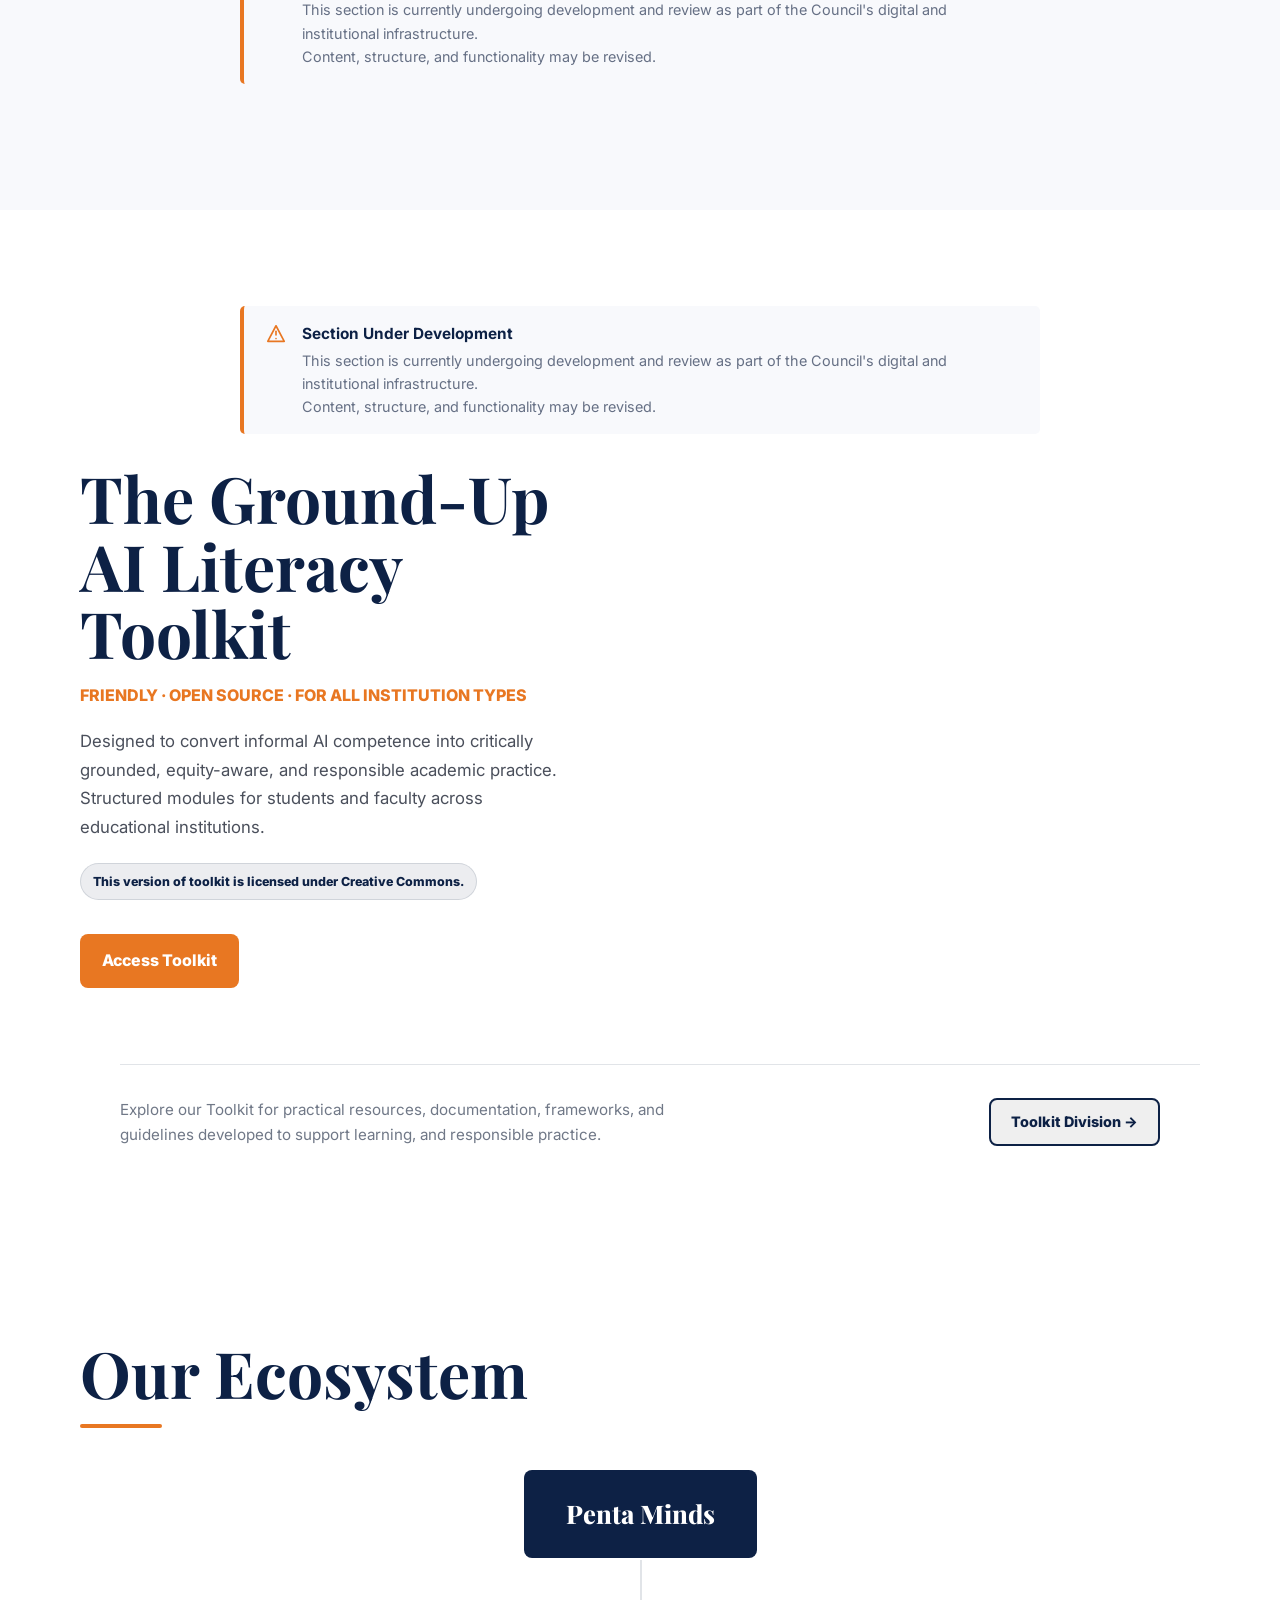
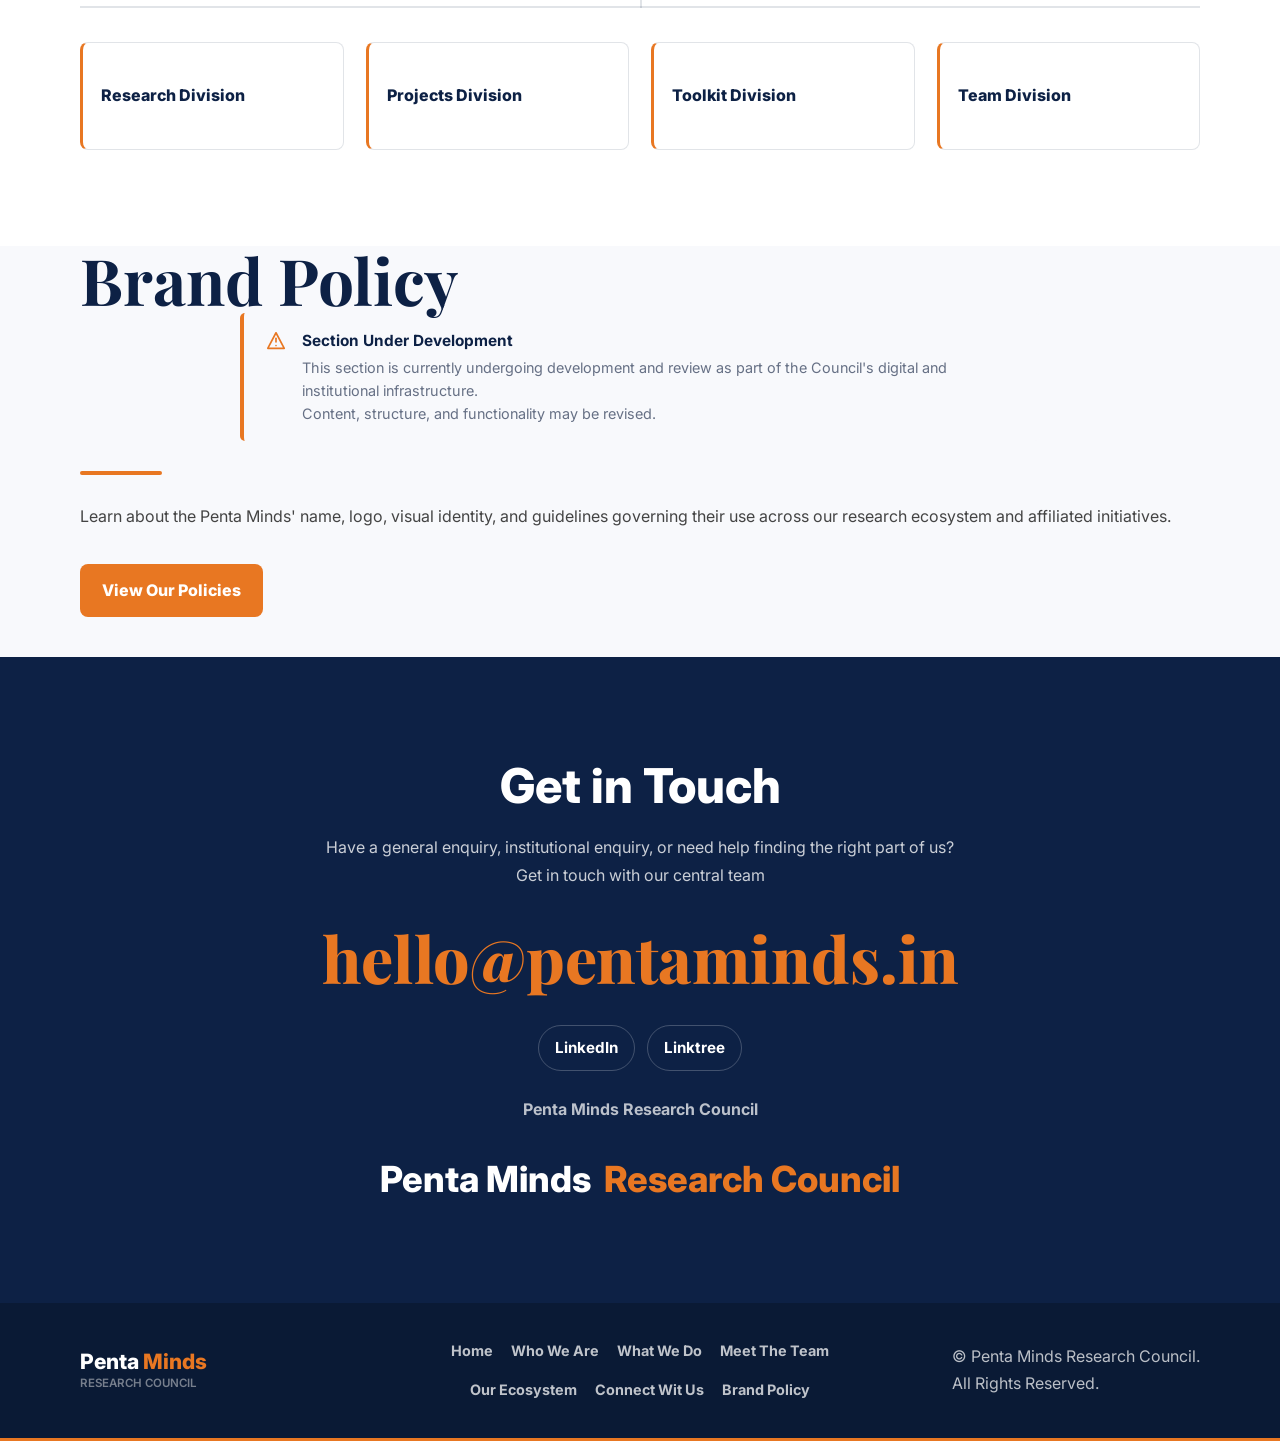
==== commit c18b2ffe: "Update index.html" ====
--- a/index.html
+++ b/index.html
@@ -77,7 +77,7 @@
       <ul class="nav-links">
         <li><a class="nav-link active" href="#home">Home</a></li>
         <li><a class="nav-link" href="#about">Who We Are</a></li>
-        <li><a class="nav-link" onclick="redirectTo('https://research.pentaminds.in', 'Entering Research Division…')">What We Do</a></li>
+        <li><a class="nav-link" href="https://research.pentaminds.in" onclick="redirectTo('', 'Entering Research Division…")>What We Do</a></li>
         <li><a class="nav-link" onclick="redirectTo('https://team.pentaminds.in', 'Entering Team Division…')">Meet The Team</a></li>
         <li><a class="nav-link" href="#ecosystem">Our Ecosystem</a></li>
         <li><a class="nav-link" href="#contact">Connect With Us</a></li>
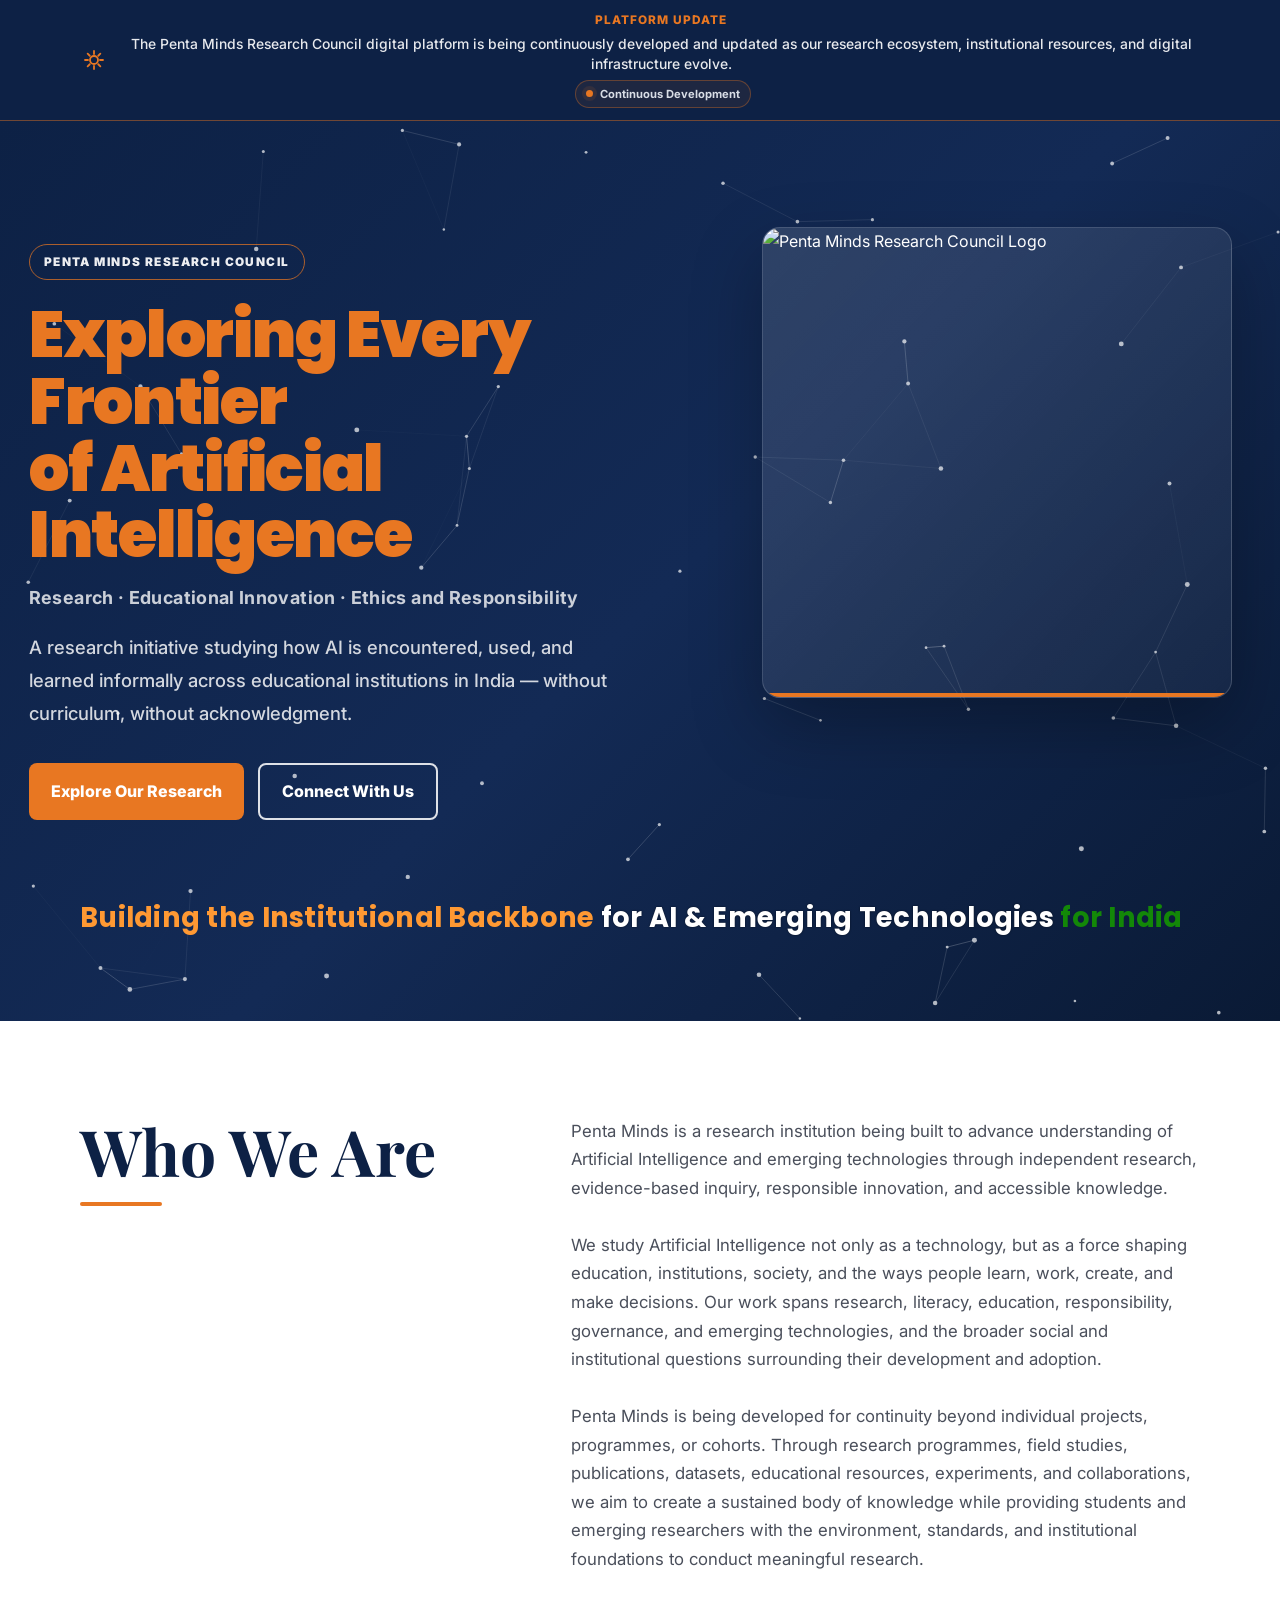
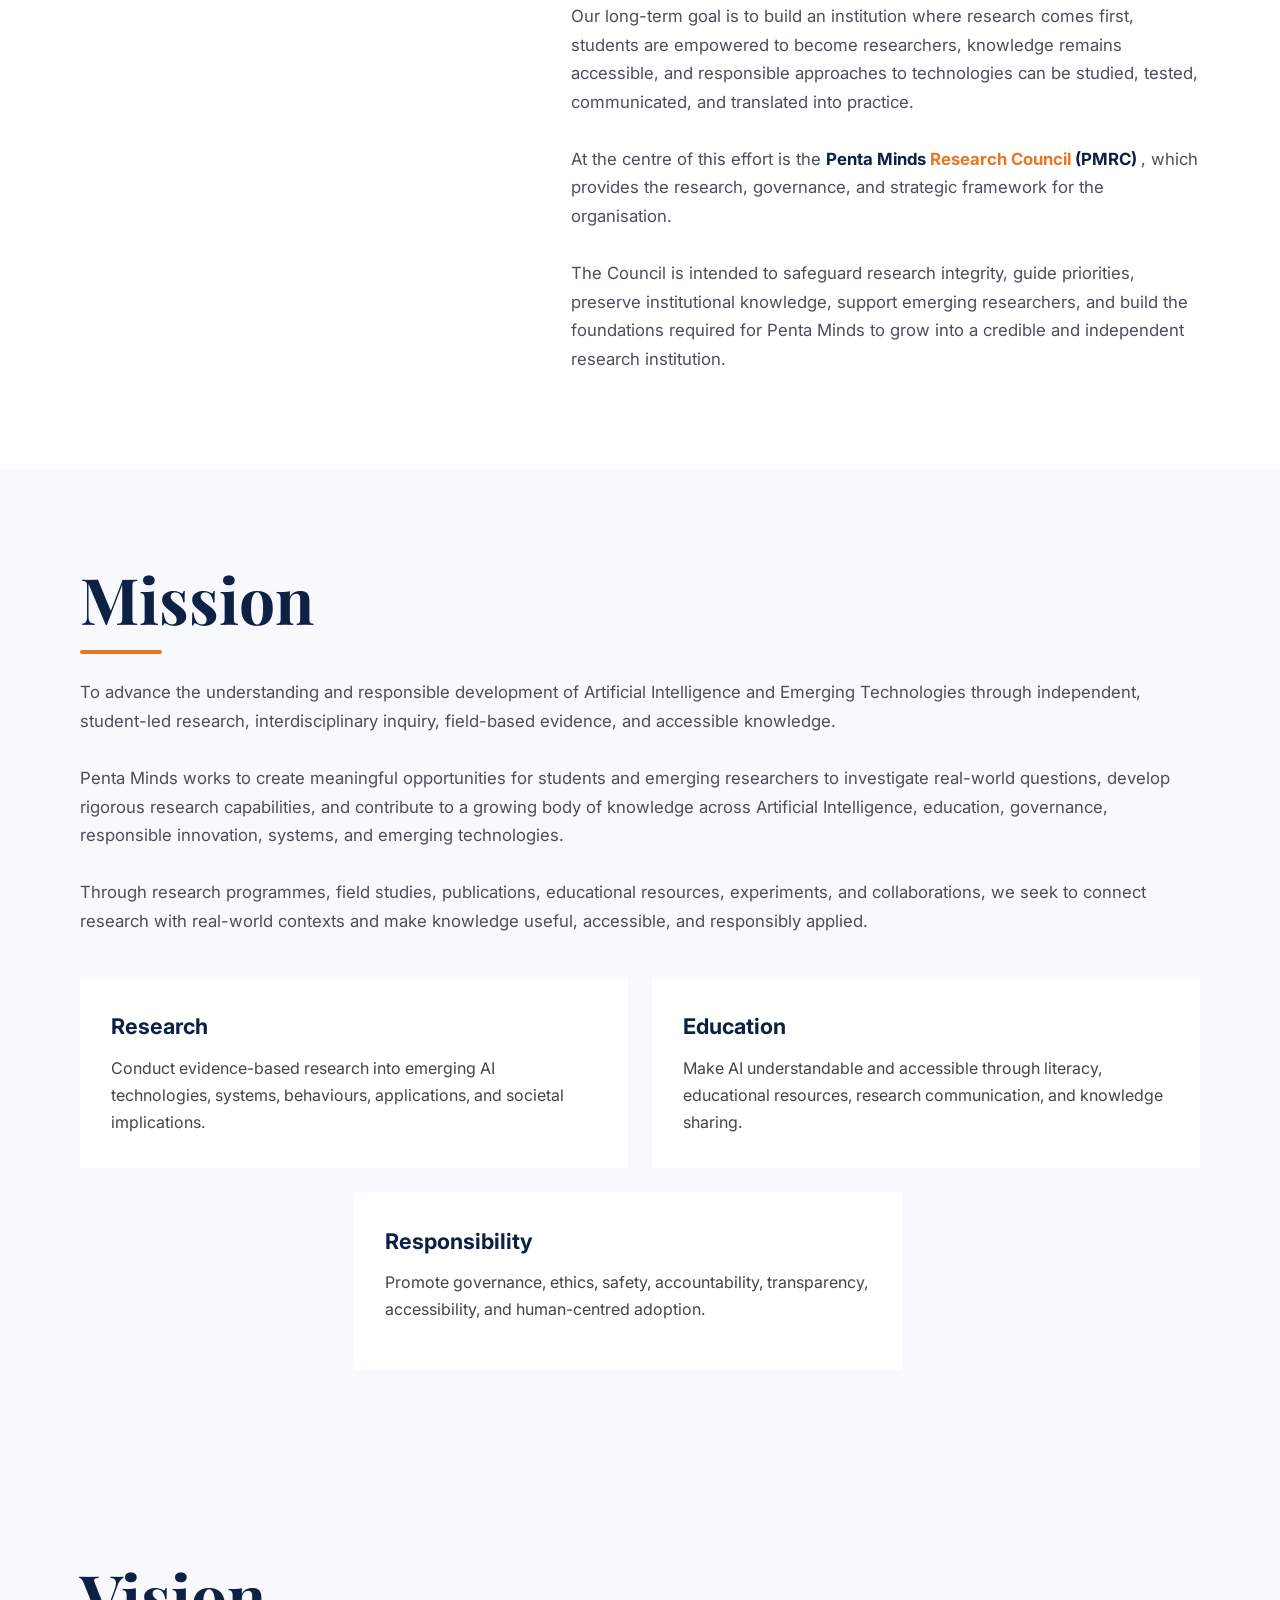
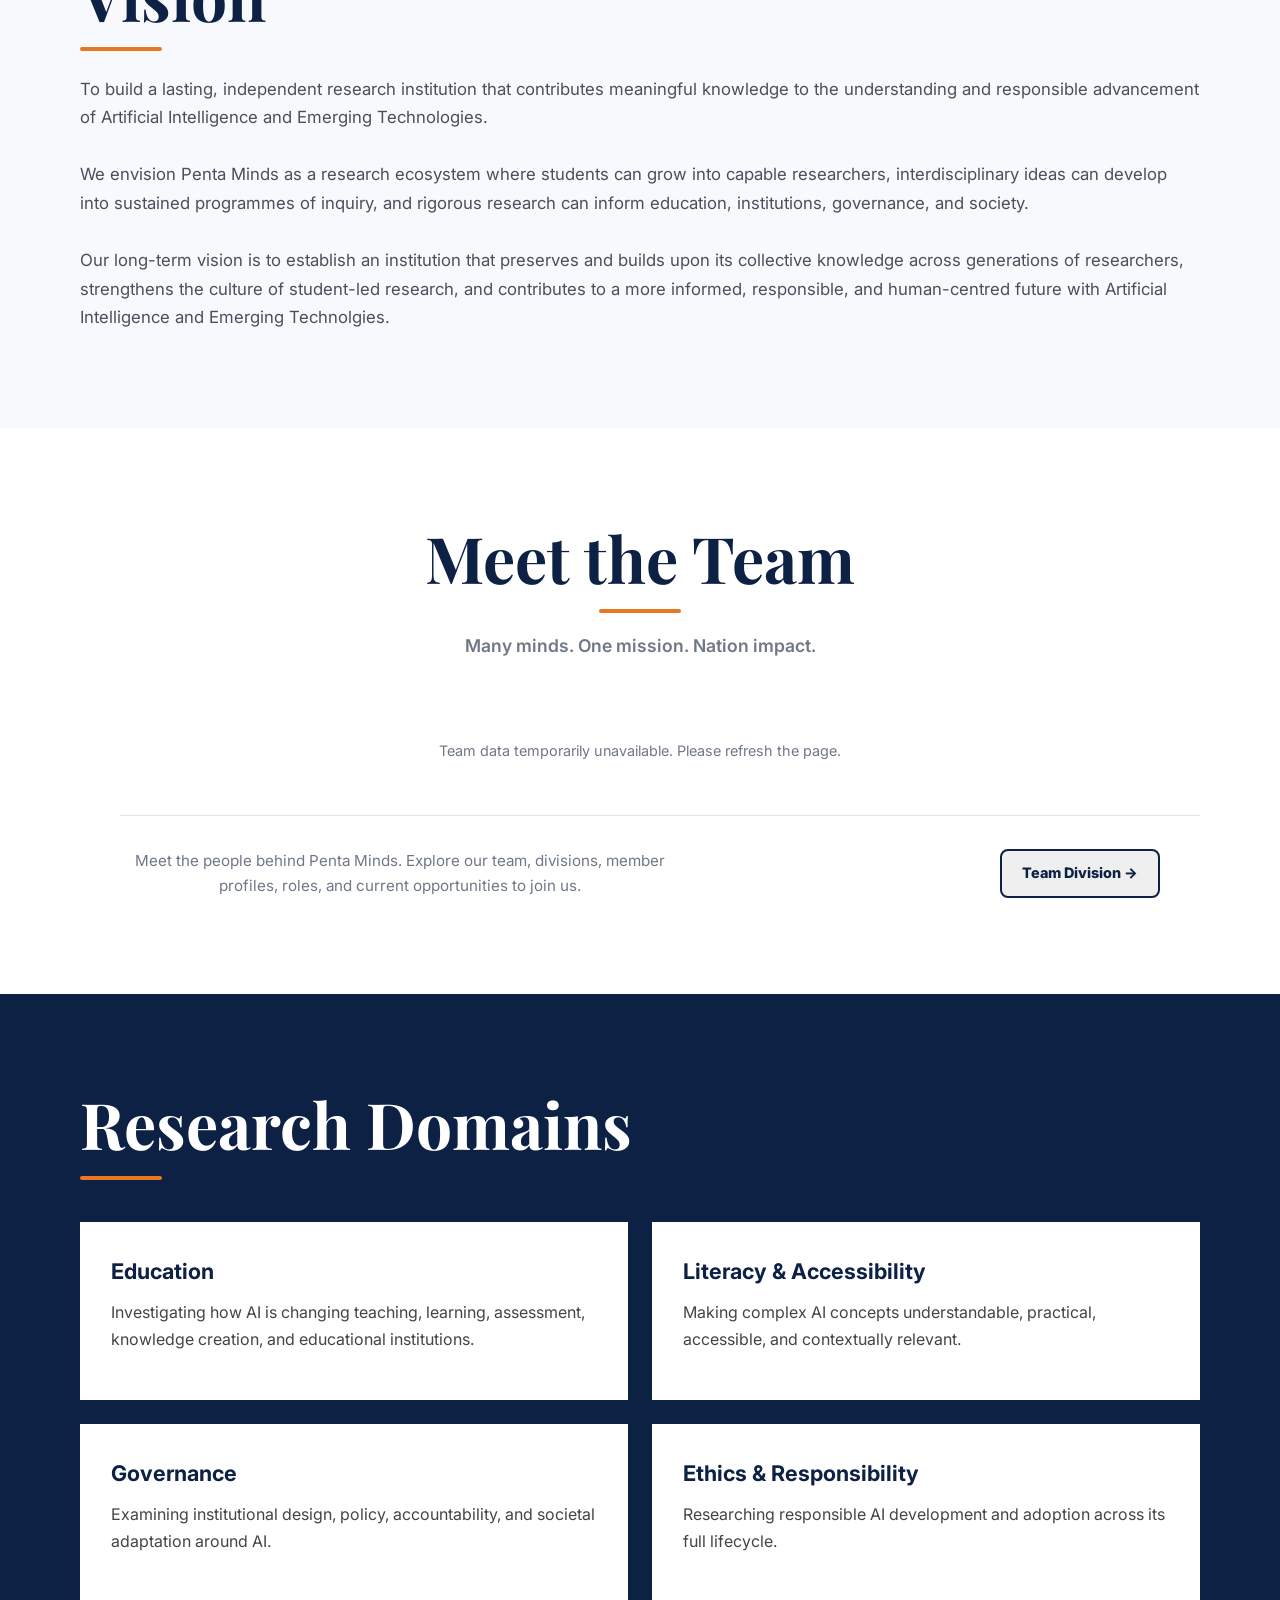
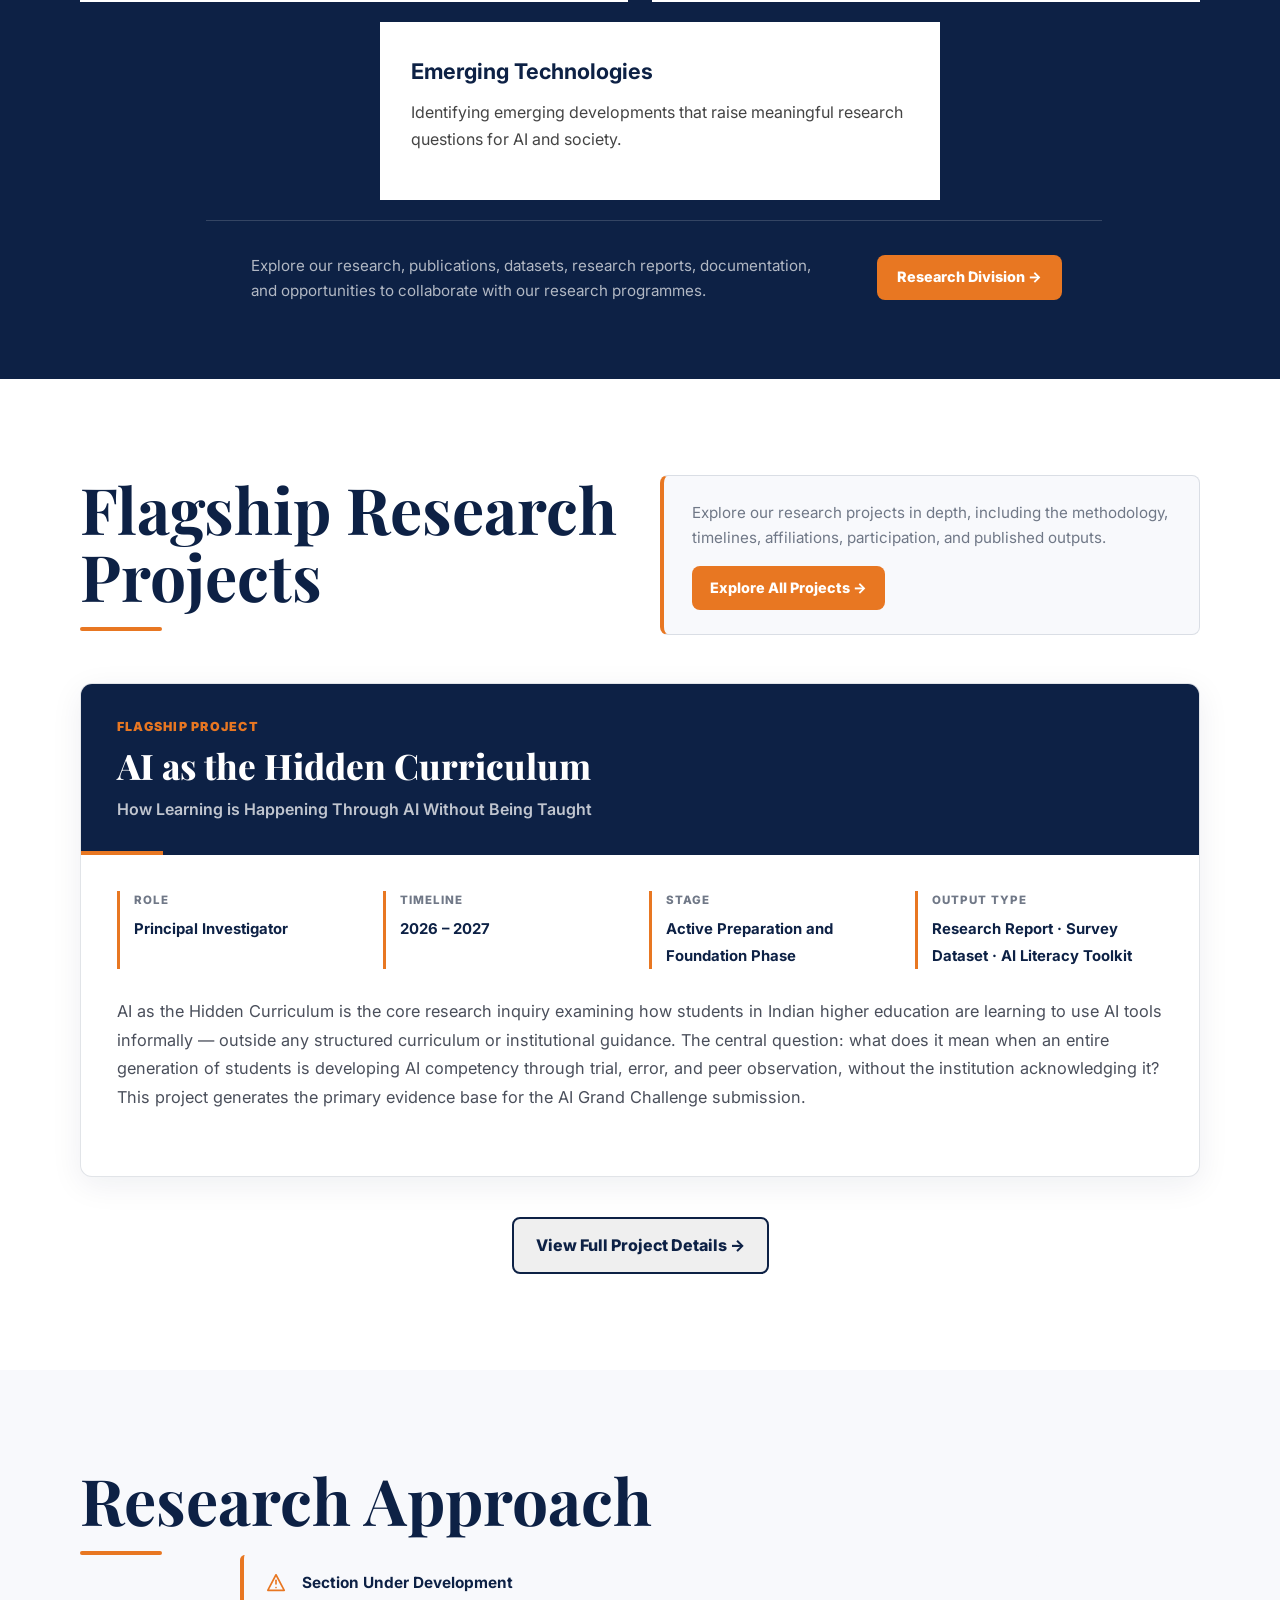
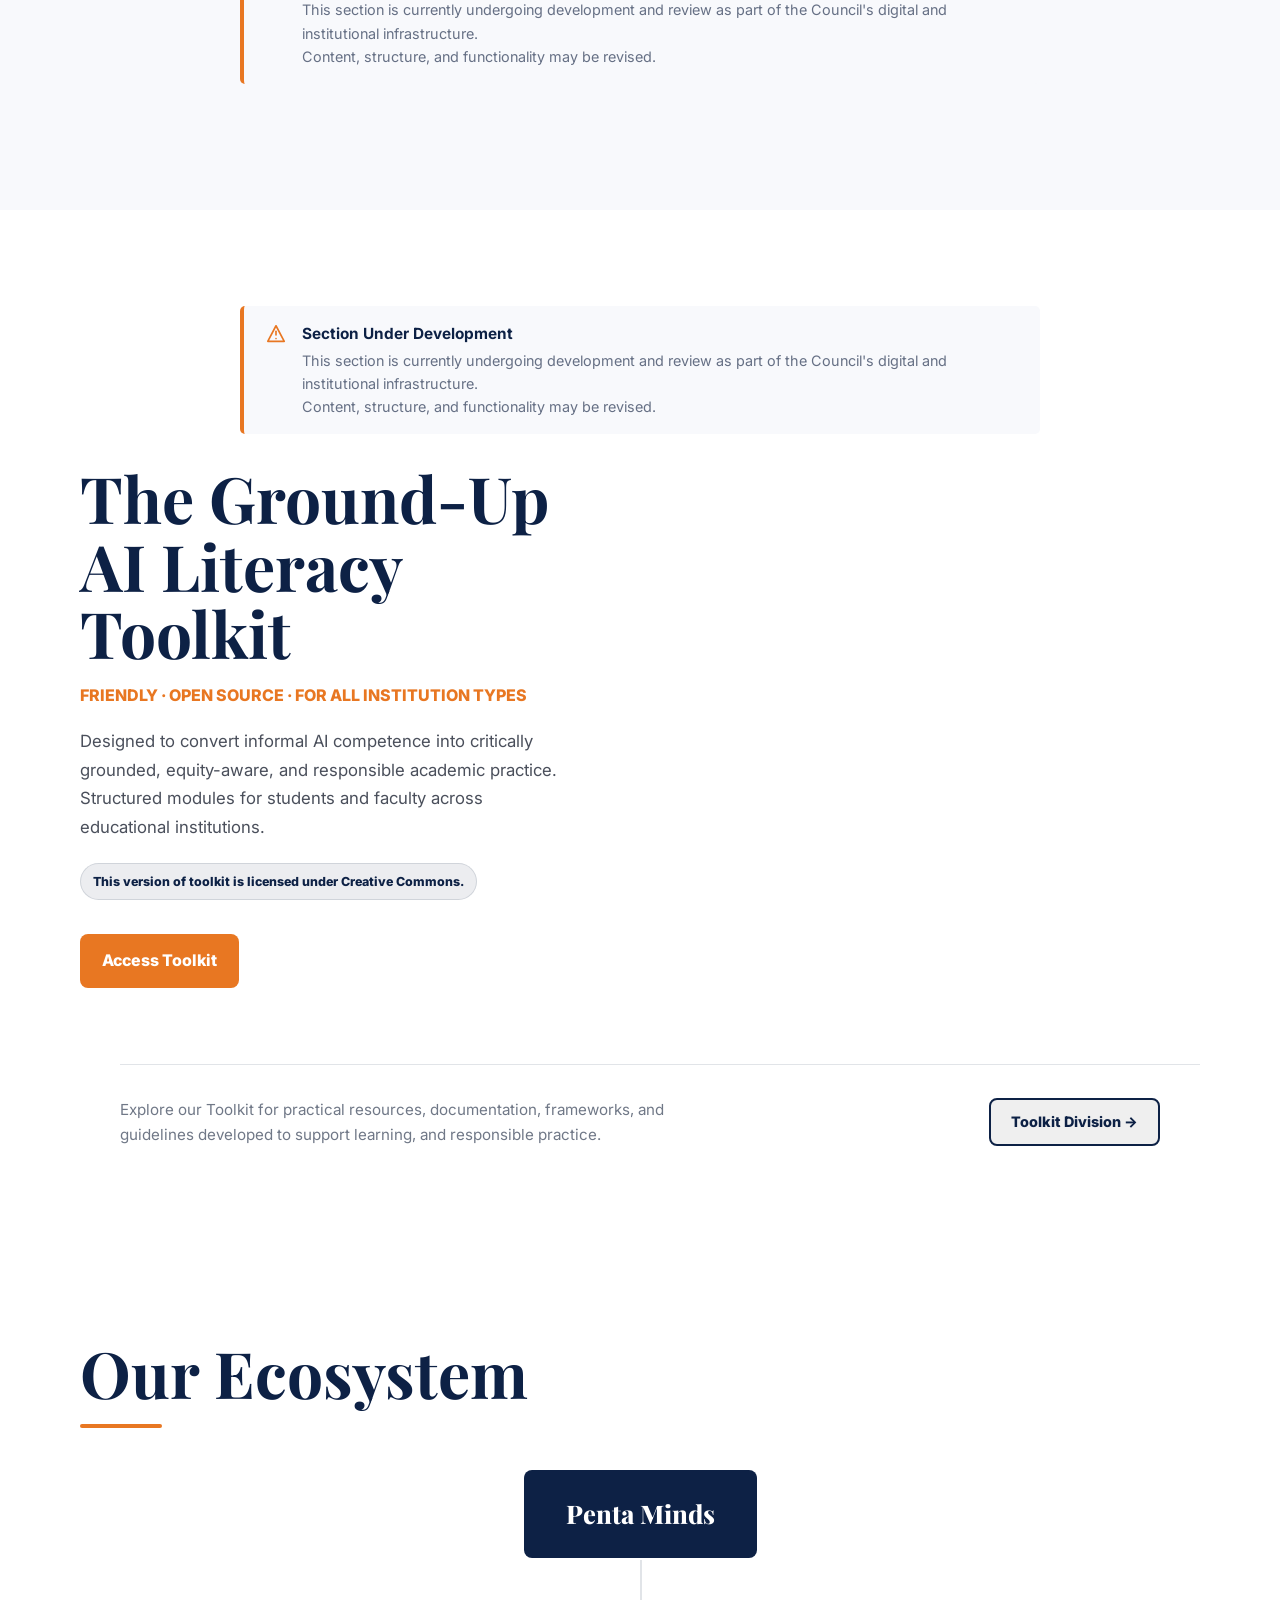
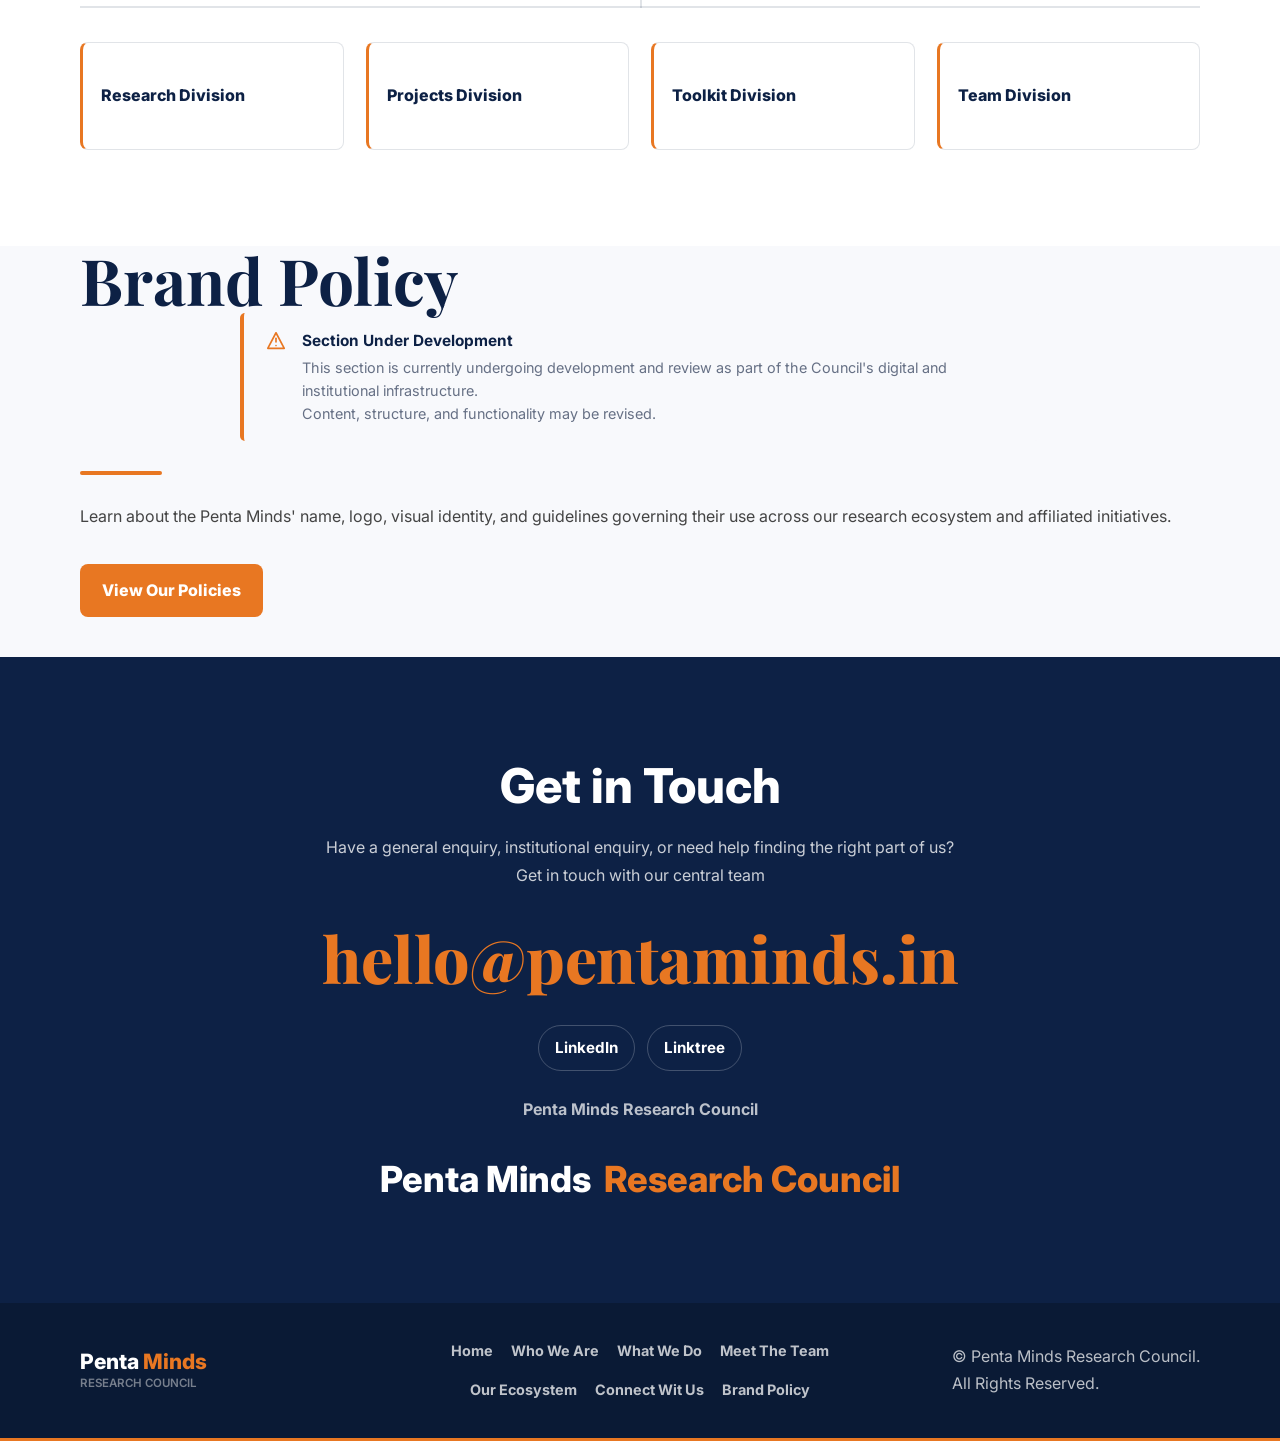
==== commit de95515e: "Update index.html" ====
--- a/index.html
+++ b/index.html
@@ -78,7 +78,7 @@
         <li><a class="nav-link active" href="#home">Home</a></li>
         <li><a class="nav-link" href="#about">Who We Are</a></li>
         <li><a class="nav-link" href="https://research.pentaminds.in" onclick="redirectTo('', 'Entering Research Division…")>What We Do</a></li>
-        <li><a class="nav-link" onclick="redirectTo('https://team.pentaminds.in', 'Entering Team Division…')">Meet The Team</a></li>
+        <li><a class="nav-link" href="https://team.pentaminds.in" onclick="redirectTo('', 'Entering Team Division…')">Meet The Team</a></li>
         <li><a class="nav-link" href="#ecosystem">Our Ecosystem</a></li>
         <li><a class="nav-link" href="#contact">Connect With Us</a></li>
         <li class="nav-divider" aria-hidden="true"></li>
